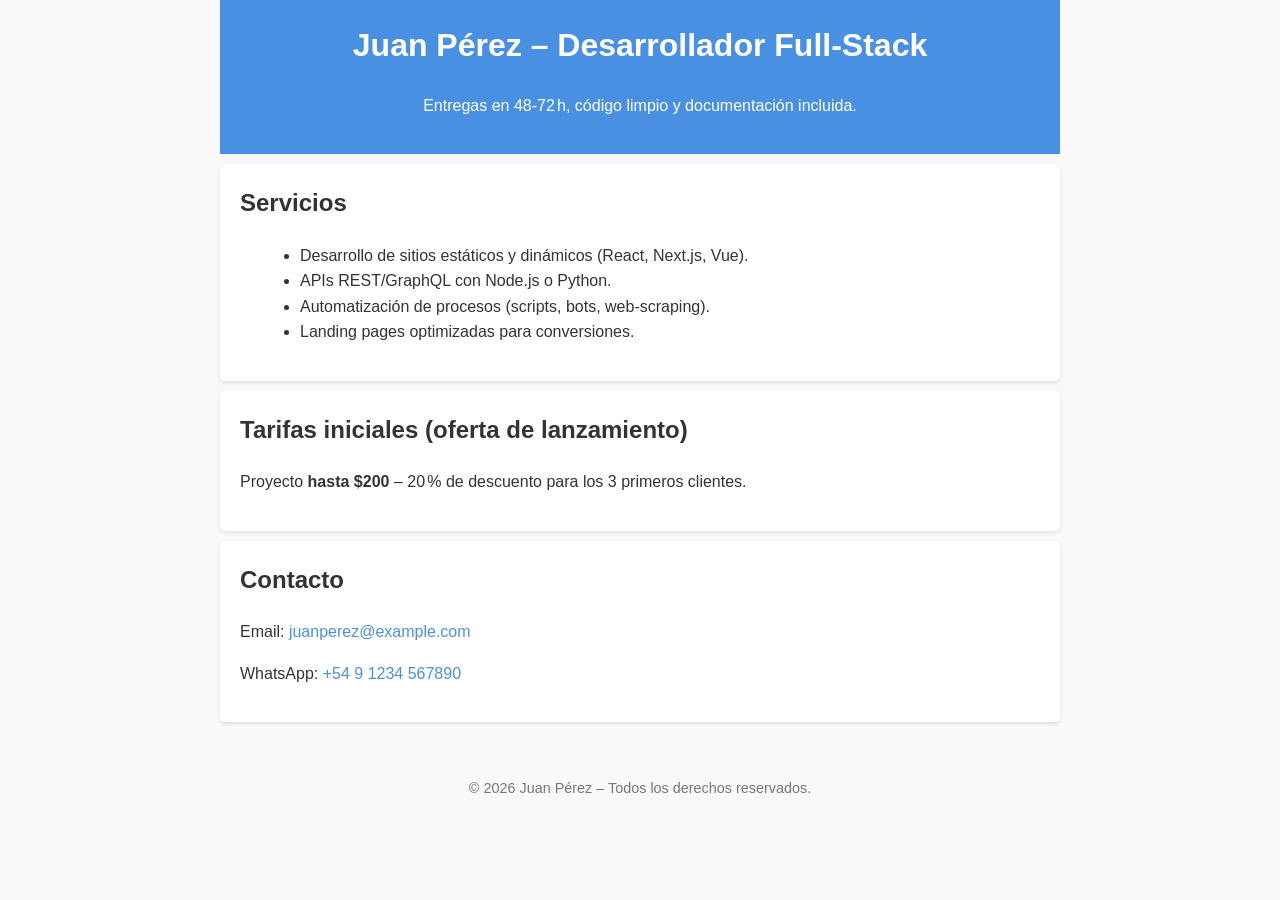
==== index.html @ 6e05b60a "Initial landing page" ====
<!DOCTYPE html>
<html lang="es">
<head>
    <meta charset="UTF-8">
    <meta name="viewport" content="width=device-width, initial-scale=1.0">
    <title>Desarrollador Freelance – Juan Pérez</title>
    <link rel="stylesheet" href="style.css">
    <meta name="description" content="Desarrollo web rápido y a medida. APIs, automatizaciones y landing pages. 30 h/semana disponibles.">
</head>
<body>
    <header>
        <h1>Juan Pérez – Desarrollador Full‑Stack</h1>
        <p>Entregas en 48‑72 h, código limpio y documentación incluida.</p>
    </header>
    <section id="services">
        <h2>Servicios</h2>
        <ul>
            <li>Desarrollo de sitios estáticos y dinámicos (React, Next.js, Vue).</li>
            <li>APIs REST/GraphQL con Node.js o Python.</li>
            <li>Automatización de procesos (scripts, bots, web‑scraping).</li>
            <li>Landing pages optimizadas para conversiones.</li>
        </ul>
    </section>
    <section id="pricing">
        <h2>Tarifas iniciales (oferta de lanzamiento)</h2>
        <p>Proyecto <strong>hasta $200</strong> – 20 % de descuento para los 3 primeros clientes.</p>
    </section>
    <section id="contact">
        <h2>Contacto</h2>
        <p>Email: <a href="mailto:juanperez@example.com">juanperez@example.com</a></p>
        <p>WhatsApp: <a href="https://wa.me/5491234567890" target="_blank">+54 9 1234 567890</a></p>
    </section>
    <footer>
        <p>&copy; 2026 Juan Pérez – Todos los derechos reservados.</p>
    </footer>
</body>
</html>
---- style.css ----
body {
    font-family: Arial, sans-serif;
    margin: 0;
    padding: 0;
    line-height: 1.6;
    background-color: #f9f9f9;
    color: #333;
}
header, section, footer {
    max-width: 800px;
    margin: auto;
    padding: 20px;
}
header {
    background-color: #4a90e2;
    color: white;
    text-align: center;
}
section {
    background: white;
    margin-top: 10px;
    border-radius: 5px;
    box-shadow: 0 2px 4px rgba(0,0,0,0.1);
}
h1, h2 {
    margin-top: 0;
}
ul {
    list-style-type: disc;
    margin-left: 20px;
}
a {
    color: #4a90e2;
    text-decoration: none;
}
a:hover {
    text-decoration: underline;
}
footer {
    text-align: center;
    font-size: 0.9em;
    color: #777;
    margin-top: 20px;
}
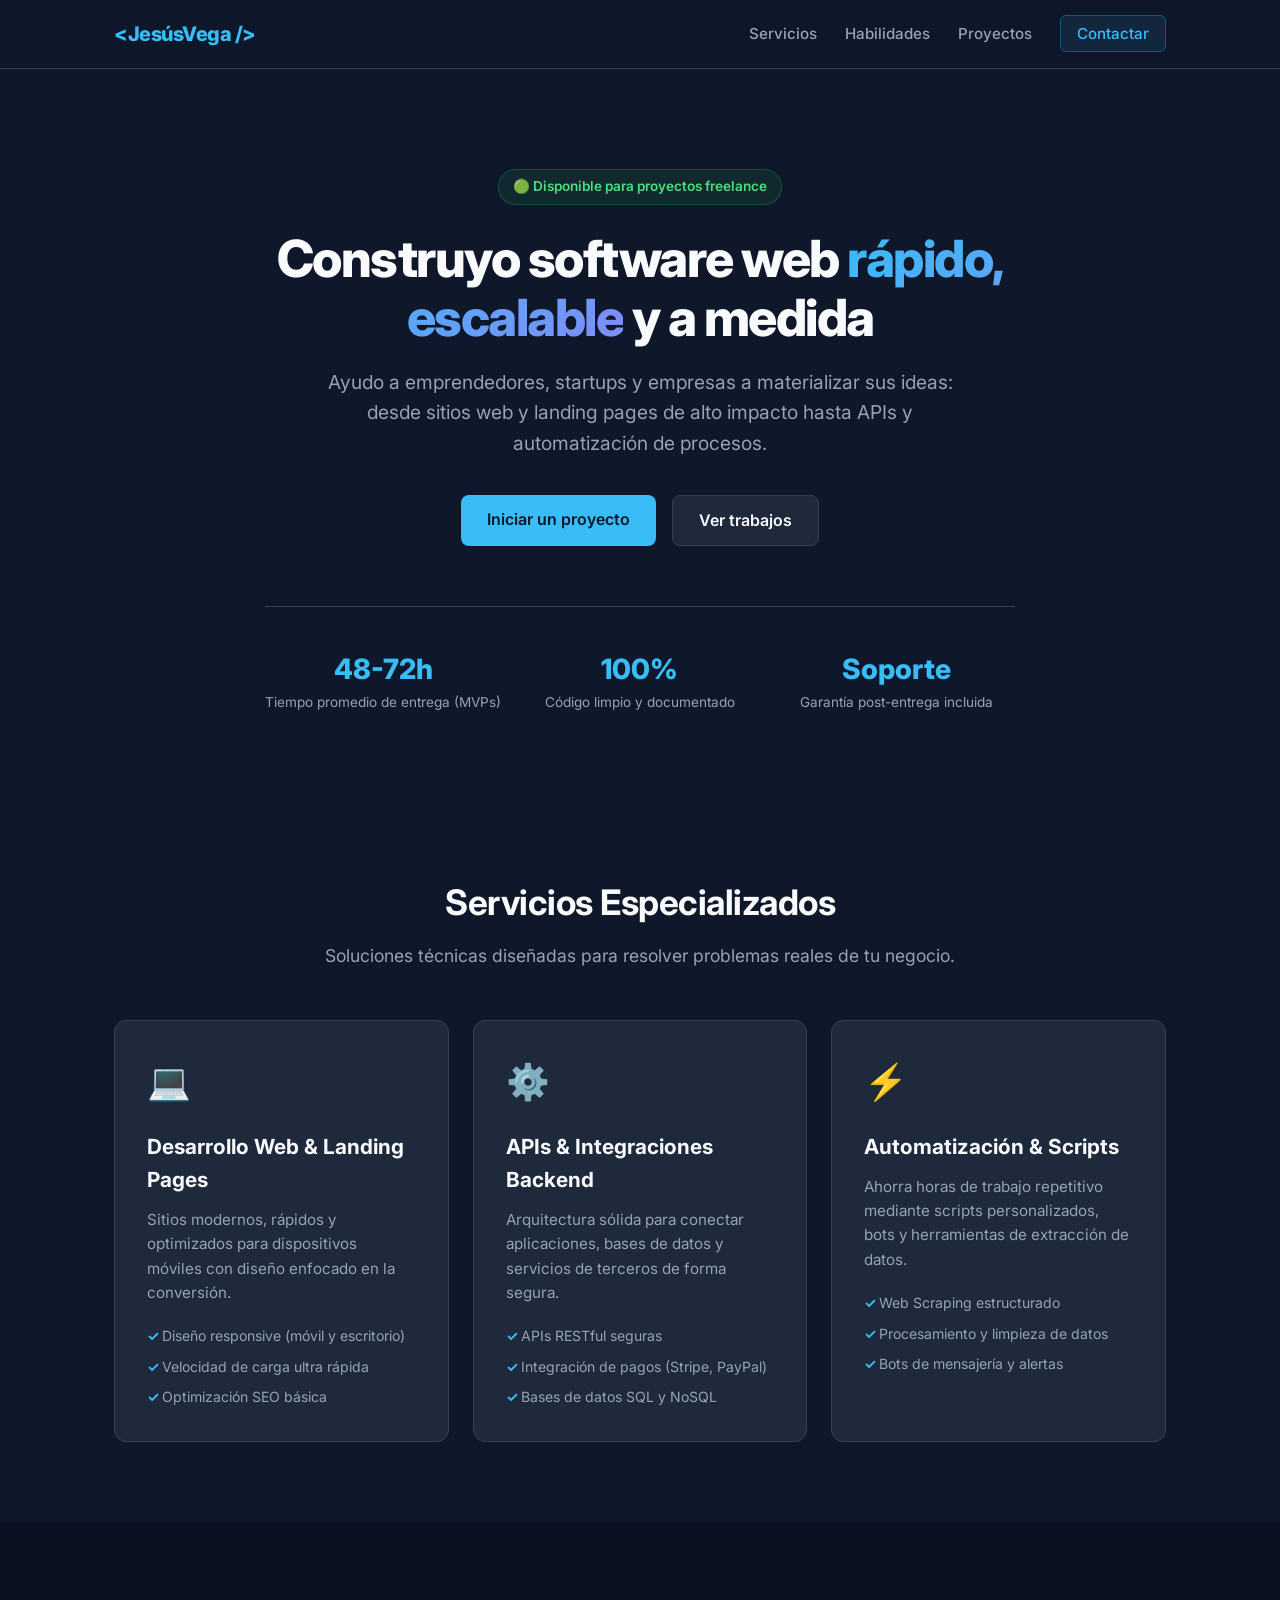
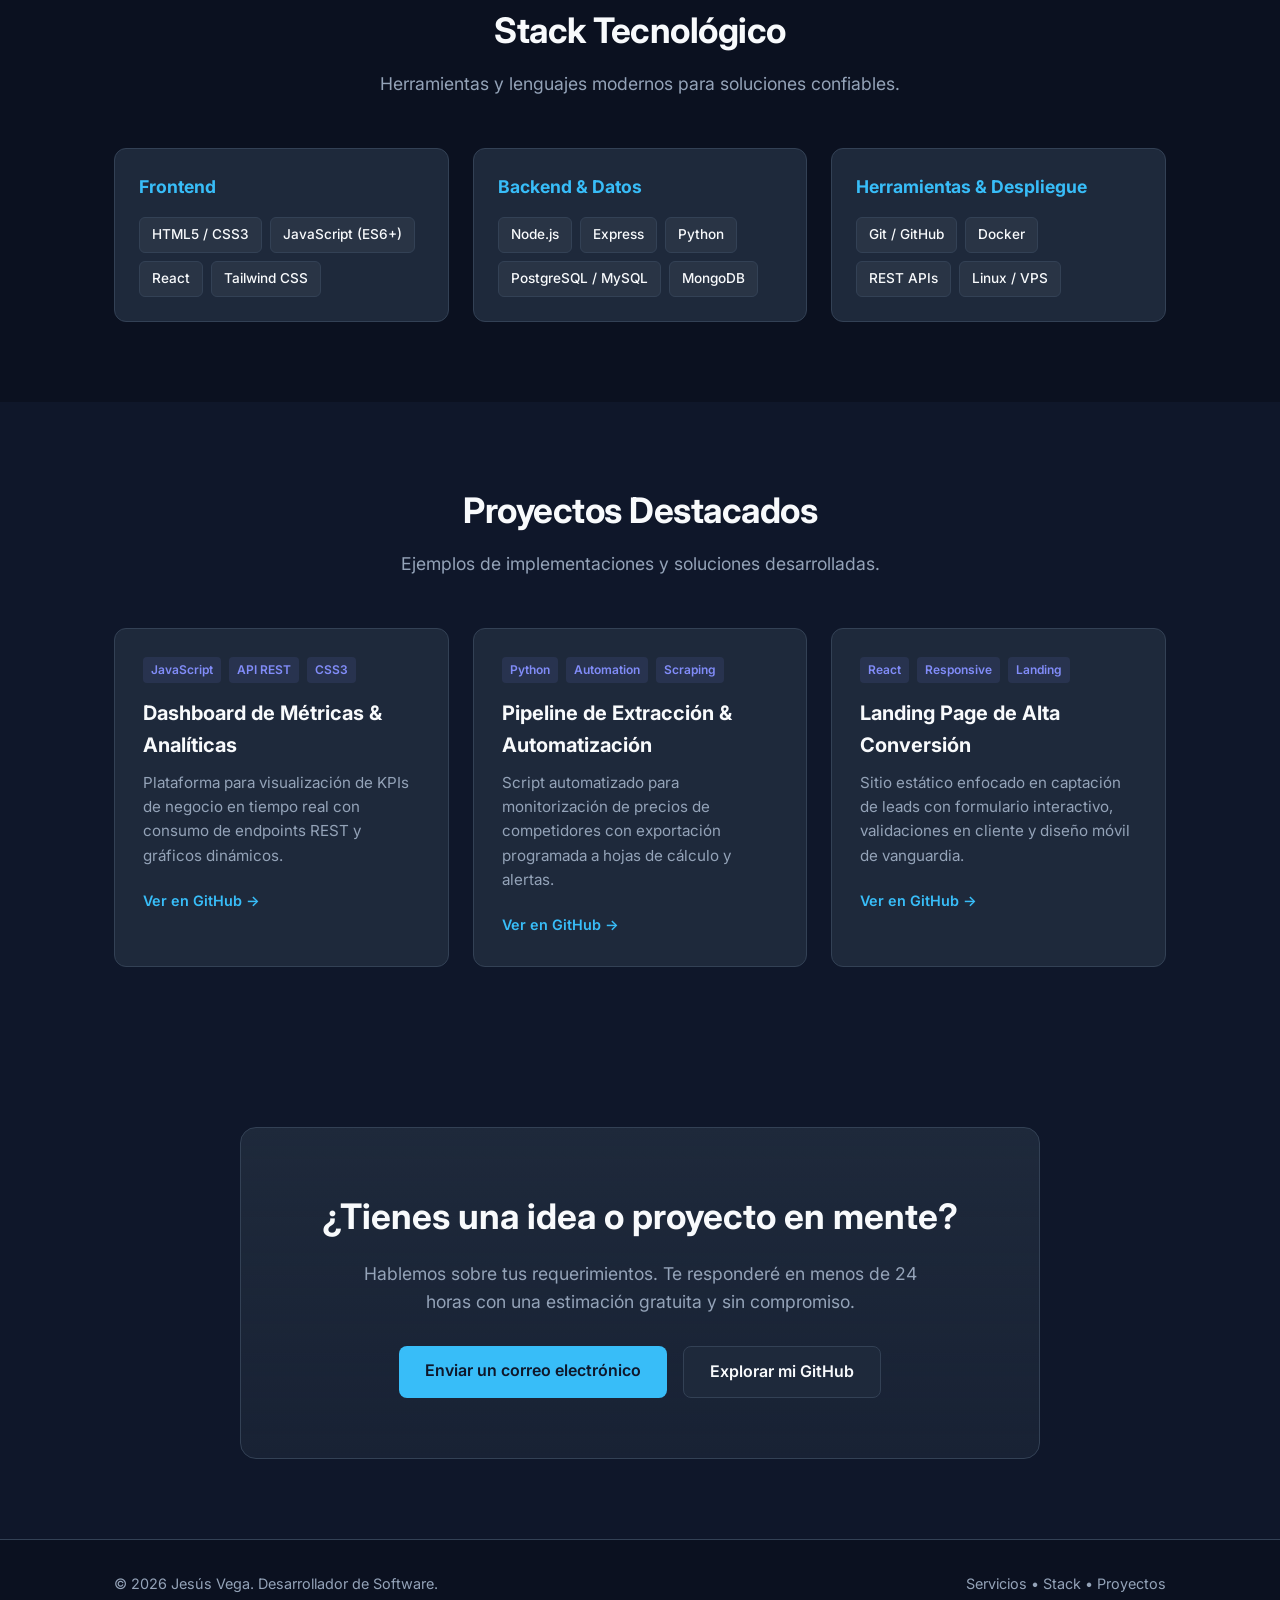
==== commit 364795ff: "Landing page profesional terminada" ====
--- a/index.html
+++ b/index.html
@@ -3,35 +3,223 @@
 <head>
     <meta charset="UTF-8">
     <meta name="viewport" content="width=device-width, initial-scale=1.0">
-    <title>Desarrollador Freelance – Juan Pérez</title>
+    <title>Jesús Vega | Desarrollador Full-Stack & Soluciones Web</title>
     <link rel="stylesheet" href="style.css">
-    <meta name="description" content="Desarrollo web rápido y a medida. APIs, automatizaciones y landing pages. 30 h/semana disponibles.">
+    <!-- Fuente moderna -->
+    <link rel="preconnect" href="https://fonts.googleapis.com">
+    <link rel="preconnect" href="https://fonts.gstatic.com" crossorigin>
+    <link href="https://fonts.googleapis.com/css2?family=Inter:wght@300;400;500;600;700;800&display=swap" rel="stylesheet">
 </head>
 <body>
-    <header>
-        <h1>Juan Pérez – Desarrollador Full‑Stack</h1>
-        <p>Entregas en 48‑72 h, código limpio y documentación incluida.</p>
+
+    <!-- Navegación -->
+    <header class="navbar">
+        <div class="container nav-content">
+            <a href="#" class="logo">&lt;JesúsVega /&gt;</a>
+            <nav>
+                <ul class="nav-links">
+                    <li><a href="#servicios">Servicios</a></li>
+                    <li><a href="#habilidades">Habilidades</a></li>
+                    <li><a href="#proyectos">Proyectos</a></li>
+                    <li><a href="#contacto" class="btn-nav">Contactar</a></li>
+                </ul>
+            </nav>
+        </div>
     </header>
-    <section id="services">
-        <h2>Servicios</h2>
-        <ul>
-            <li>Desarrollo de sitios estáticos y dinámicos (React, Next.js, Vue).</li>
-            <li>APIs REST/GraphQL con Node.js o Python.</li>
-            <li>Automatización de procesos (scripts, bots, web‑scraping).</li>
-            <li>Landing pages optimizadas para conversiones.</li>
-        </ul>
-    </section>
-    <section id="pricing">
-        <h2>Tarifas iniciales (oferta de lanzamiento)</h2>
-        <p>Proyecto <strong>hasta $200</strong> – 20 % de descuento para los 3 primeros clientes.</p>
-    </section>
-    <section id="contact">
-        <h2>Contacto</h2>
-        <p>Email: <a href="mailto:juanperez@example.com">juanperez@example.com</a></p>
-        <p>WhatsApp: <a href="https://wa.me/5491234567890" target="_blank">+54 9 1234 567890</a></p>
-    </section>
+
+    <main>
+        <!-- Hero Section -->
+        <section class="hero">
+            <div class="container">
+                <div class="hero-badge">🟢 Disponible para proyectos freelance</div>
+                <h1 class="hero-title">Construyo software web <span class="gradient-text">rápido, escalable</span> y a medida</h1>
+                <p class="hero-subtitle">
+                    Ayudo a emprendedores, startups y empresas a materializar sus ideas: desde sitios web y landing pages de alto impacto hasta APIs y automatización de procesos.
+                </p>
+                <div class="hero-actions">
+                    <a href="#contacto" class="btn btn-primary">Iniciar un proyecto</a>
+                    <a href="#proyectos" class="btn btn-secondary">Ver trabajos</a>
+                </div>
+                <div class="stats-grid">
+                    <div class="stat-item">
+                        <span class="stat-number">48-72h</span>
+                        <span class="stat-label">Tiempo promedio de entrega (MVPs)</span>
+                    </div>
+                    <div class="stat-item">
+                        <span class="stat-number">100%</span>
+                        <span class="stat-label">Código limpio y documentado</span>
+                    </div>
+                    <div class="stat-item">
+                        <span class="stat-number">Soporte</span>
+                        <span class="stat-label">Garantía post-entrega incluida</span>
+                    </div>
+                </div>
+            </div>
+        </section>
+
+        <!-- Servicios -->
+        <section id="servicios" class="services">
+            <div class="container">
+                <div class="section-header">
+                    <h2>Servicios Especializados</h2>
+                    <p>Soluciones técnicas diseñadas para resolver problemas reales de tu negocio.</p>
+                </div>
+                <div class="cards-grid">
+                    <div class="card">
+                        <div class="card-icon">💻</div>
+                        <h3>Desarrollo Web & Landing Pages</h3>
+                        <p>Sitios modernos, rápidos y optimizados para dispositivos móviles con diseño enfocado en la conversión.</p>
+                        <ul class="card-features">
+                            <li>Diseño responsive (móvil y escritorio)</li>
+                            <li>Velocidad de carga ultra rápida</li>
+                            <li>Optimización SEO básica</li>
+                        </ul>
+                    </div>
+
+                    <div class="card">
+                        <div class="card-icon">⚙️</div>
+                        <h3>APIs & Integraciones Backend</h3>
+                        <p>Arquitectura sólida para conectar aplicaciones, bases de datos y servicios de terceros de forma segura.</p>
+                        <ul class="card-features">
+                            <li>APIs RESTful seguras</li>
+                            <li>Integración de pagos (Stripe, PayPal)</li>
+                            <li>Bases de datos SQL y NoSQL</li>
+                        </ul>
+                    </div>
+
+                    <div class="card">
+                        <div class="card-icon">⚡</div>
+                        <h3>Automatización & Scripts</h3>
+                        <p>Ahorra horas de trabajo repetitivo mediante scripts personalizados, bots y herramientas de extracción de datos.</p>
+                        <ul class="card-features">
+                            <li>Web Scraping estructurado</li>
+                            <li>Procesamiento y limpieza de datos</li>
+                            <li>Bots de mensajería y alertas</li>
+                        </ul>
+                    </div>
+                </div>
+            </div>
+        </section>
+
+        <!-- Habilidades / Tech Stack -->
+        <section id="habilidades" class="skills">
+            <div class="container">
+                <div class="section-header">
+                    <h2>Stack Tecnológico</h2>
+                    <p>Herramientas y lenguajes modernos para soluciones confiables.</p>
+                </div>
+                <div class="skills-wrapper">
+                    <div class="skill-category">
+                        <h4>Frontend</h4>
+                        <div class="badges">
+                            <span class="badge">HTML5 / CSS3</span>
+                            <span class="badge">JavaScript (ES6+)</span>
+                            <span class="badge">React</span>
+                            <span class="badge">Tailwind CSS</span>
+                        </div>
+                    </div>
+                    <div class="skill-category">
+                        <h4>Backend & Datos</h4>
+                        <div class="badges">
+                            <span class="badge">Node.js</span>
+                            <span class="badge">Express</span>
+                            <span class="badge">Python</span>
+                            <span class="badge">PostgreSQL / MySQL</span>
+                            <span class="badge">MongoDB</span>
+                        </div>
+                    </div>
+                    <div class="skill-category">
+                        <h4>Herramientas & Despliegue</h4>
+                        <div class="badges">
+                            <span class="badge">Git / GitHub</span>
+                            <span class="badge">Docker</span>
+                            <span class="badge">REST APIs</span>
+                            <span class="badge">Linux / VPS</span>
+                        </div>
+                    </div>
+                </div>
+            </div>
+        </section>
+
+        <!-- Proyectos de Muestra / Portafolio -->
+        <section id="proyectos" class="projects">
+            <div class="container">
+                <div class="section-header">
+                    <h2>Proyectos Destacados</h2>
+                    <p>Ejemplos de implementaciones y soluciones desarrolladas.</p>
+                </div>
+                <div class="projects-grid">
+                    <!-- Proyecto 1 -->
+                    <div class="project-card">
+                        <div class="project-body">
+                            <div class="project-tags">
+                                <span>JavaScript</span>
+                                <span>API REST</span>
+                                <span>CSS3</span>
+                            </div>
+                            <h3>Dashboard de Métricas & Analíticas</h3>
+                            <p>Plataforma para visualización de KPIs de negocio en tiempo real con consumo de endpoints REST y gráficos dinámicos.</p>
+                            <a href="https://github.com/jesusvegavicente-web" target="_blank" class="project-link">Ver en GitHub &rarr;</a>
+                        </div>
+                    </div>
+
+                    <!-- Proyecto 2 -->
+                    <div class="project-card">
+                        <div class="project-body">
+                            <div class="project-tags">
+                                <span>Python</span>
+                                <span>Automation</span>
+                                <span>Scraping</span>
+                            </div>
+                            <h3>Pipeline de Extracción & Automatización</h3>
+                            <p>Script automatizado para monitorización de precios de competidores con exportación programada a hojas de cálculo y alertas.</p>
+                            <a href="https://github.com/jesusvegavicente-web" target="_blank" class="project-link">Ver en GitHub &rarr;</a>
+                        </div>
+                    </div>
+
+                    <!-- Proyecto 3 -->
+                    <div class="project-card">
+                        <div class="project-body">
+                            <div class="project-tags">
+                                <span>React</span>
+                                <span>Responsive</span>
+                                <span>Landing</span>
+                            </div>
+                            <h3>Landing Page de Alta Conversión</h3>
+                            <p>Sitio estático enfocado en captación de leads con formulario interactivo, validaciones en cliente y diseño móvil de vanguardia.</p>
+                            <a href="https://github.com/jesusvegavicente-web" target="_blank" class="project-link">Ver en GitHub &rarr;</a>
+                        </div>
+                    </div>
+                </div>
+            </div>
+        </section>
+
+        <!-- Contacto -->
+        <section id="contacto" class="contact">
+            <div class="container">
+                <div class="contact-box">
+                    <h2>¿Tienes una idea o proyecto en mente?</h2>
+                    <p>Hablemos sobre tus requerimientos. Te responderé en menos de 24 horas con una estimación gratuita y sin compromiso.</p>
+                    <div class="contact-buttons">
+                        <a href="mailto:tu-correo@example.com" class="btn btn-primary">Enviar un correo electrónico</a>
+                        <a href="https://github.com/jesusvegavicente-web" target="_blank" class="btn btn-secondary">Explorar mi GitHub</a>
+                    </div>
+                </div>
+            </div>
+        </section>
+    </main>
+
+    <!-- Footer -->
     <footer>
-        <p>&copy; 2026 Juan Pérez – Todos los derechos reservados.</p>
+        <div class="container footer-content">
+            <p>&copy; 2026 Jesús Vega. Desarrollador de Software.</p>
+            <p class="footer-links">
+                <a href="#servicios">Servicios</a> &bull; 
+                <a href="#habilidades">Stack</a> &bull; 
+                <a href="#proyectos">Proyectos</a>
+            </p>
+        </div>
     </footer>
+
 </body>
 </html>
--- a/style.css
+++ b/style.css
@@ -1,44 +1,455 @@
-body {
-    font-family: Arial, sans-serif;
+/* Reset y Variables Globales */
+:root {
+    --bg-dark: #0f172a;
+    --bg-card: #1e293b;
+    --bg-card-hover: #334155;
+    --text-primary: #f8fafc;
+    --text-secondary: #94a3b8;
+    --primary: #38bdf8;
+    --primary-hover: #0284c7;
+    --accent: #818cf8;
+    --border-color: #334155;
+    --font-sans: 'Inter', -apple-system, BlinkMacSystemFont, "Segoe UI", Roboto, sans-serif;
+}
+
+* {
     margin: 0;
     padding: 0;
+    box-sizing: border-box;
+}
+
+html {
+    scroll-behavior: smooth;
+    font-family: var(--font-sans);
+}
+
+body {
+    background-color: var(--bg-dark);
+    color: var(--text-primary);
     line-height: 1.6;
-    background-color: #f9f9f9;
-    color: #333;
-}
-header, section, footer {
+    overflow-x: hidden;
+}
+
+.container {
+    max-width: 1100px;
+    margin: 0 auto;
+    padding: 0 24px;
+}
+
+/* Navbar */
+.navbar {
+    position: sticky;
+    top: 0;
+    background: rgba(15, 23, 42, 0.85);
+    backdrop-filter: blur(12px);
+    border-bottom: 1px solid var(--border-color);
+    z-index: 100;
+    padding: 18px 0;
+}
+
+.nav-content {
+    display: flex;
+    justify-content: space-between;
+    align-items: center;
+}
+
+.logo {
+    font-weight: 800;
+    font-size: 1.25rem;
+    color: var(--primary);
+    text-decoration: none;
+    letter-spacing: -0.5px;
+}
+
+.nav-links {
+    list-style: none;
+    display: flex;
+    align-items: center;
+    gap: 28px;
+}
+
+.nav-links a {
+    color: var(--text-secondary);
+    text-decoration: none;
+    font-size: 0.95rem;
+    font-weight: 500;
+    transition: color 0.2s ease;
+}
+
+.nav-links a:hover {
+    color: var(--text-primary);
+}
+
+.btn-nav {
+    padding: 8px 16px;
+    background: rgba(56, 189, 248, 0.1);
+    color: var(--primary) !important;
+    border: 1px solid rgba(56, 189, 248, 0.3);
+    border-radius: 6px;
+    transition: all 0.2s ease !important;
+}
+
+.btn-nav:hover {
+    background: var(--primary) !important;
+    color: var(--bg-dark) !important;
+}
+
+/* Hero Section */
+.hero {
+    padding: 100px 0 80px;
+    text-align: center;
+}
+
+.hero-badge {
+    display: inline-block;
+    padding: 6px 14px;
+    background: rgba(34, 197, 94, 0.1);
+    color: #4ade80;
+    border: 1px solid rgba(34, 197, 94, 0.25);
+    border-radius: 20px;
+    font-size: 0.85rem;
+    font-weight: 600;
+    margin-bottom: 24px;
+}
+
+.hero-title {
+    font-size: 3.2rem;
+    font-weight: 800;
+    line-height: 1.15;
+    letter-spacing: -1.5px;
+    margin-bottom: 20px;
+    max-width: 850px;
+    margin-left: auto;
+    margin-right: auto;
+}
+
+.gradient-text {
+    background: linear-gradient(135deg, var(--primary), var(--accent));
+    -webkit-background-clip: text;
+    -webkit-text-fill-color: transparent;
+}
+
+.hero-subtitle {
+    font-size: 1.2rem;
+    color: var(--text-secondary);
+    max-width: 680px;
+    margin: 0 auto 36px;
+}
+
+.hero-actions {
+    display: flex;
+    justify-content: center;
+    gap: 16px;
+    margin-bottom: 60px;
+}
+
+/* Botones */
+.btn {
+    display: inline-block;
+    padding: 12px 26px;
+    border-radius: 8px;
+    font-weight: 600;
+    font-size: 1rem;
+    text-decoration: none;
+    transition: all 0.2s ease;
+    cursor: pointer;
+}
+
+.btn-primary {
+    background: var(--primary);
+    color: var(--bg-dark);
+}
+
+.btn-primary:hover {
+    background: var(--primary-hover);
+    transform: translateY(-2px);
+    box-shadow: 0 10px 20px -5px rgba(56, 189, 248, 0.3);
+}
+
+.btn-secondary {
+    background: var(--bg-card);
+    color: var(--text-primary);
+    border: 1px solid var(--border-color);
+}
+
+.btn-secondary:hover {
+    background: var(--bg-card-hover);
+    transform: translateY(-2px);
+}
+
+/* Stats */
+.stats-grid {
+    display: grid;
+    grid-template-columns: repeat(3, 1fr);
+    gap: 20px;
+    max-width: 750px;
+    margin: 0 auto;
+    padding-top: 40px;
+    border-top: 1px solid var(--border-color);
+}
+
+.stat-item {
+    display: flex;
+    flex-direction: column;
+}
+
+.stat-number {
+    font-size: 1.75rem;
+    font-weight: 800;
+    color: var(--primary);
+}
+
+.stat-label {
+    font-size: 0.85rem;
+    color: var(--text-secondary);
+}
+
+/* Secciones Generales */
+section {
+    padding: 80px 0;
+}
+
+.section-header {
+    text-align: center;
+    margin-bottom: 50px;
+}
+
+.section-header h2 {
+    font-size: 2.2rem;
+    font-weight: 700;
+    letter-spacing: -0.5px;
+    margin-bottom: 12px;
+}
+
+.section-header p {
+    color: var(--text-secondary);
+    font-size: 1.1rem;
+}
+
+/* Cards Servicios */
+.cards-grid {
+    display: grid;
+    grid-template-columns: repeat(auto-fit, minmax(300px, 1fr));
+    gap: 24px;
+}
+
+.card {
+    background: var(--bg-card);
+    border: 1px solid var(--border-color);
+    padding: 32px;
+    border-radius: 12px;
+    transition: transform 0.2s ease, border-color 0.2s ease;
+}
+
+.card:hover {
+    transform: translateY(-4px);
+    border-color: var(--primary);
+}
+
+.card-icon {
+    font-size: 2.2rem;
+    margin-bottom: 20px;
+}
+
+.card h3 {
+    font-size: 1.3rem;
+    margin-bottom: 12px;
+}
+
+.card p {
+    color: var(--text-secondary);
+    font-size: 0.95rem;
+    margin-bottom: 20px;
+}
+
+.card-features {
+    list-style: none;
+    font-size: 0.88rem;
+    color: var(--text-secondary);
+    display: flex;
+    flex-direction: column;
+    gap: 8px;
+}
+
+.card-features li::before {
+    content: "✓ ";
+    color: var(--primary);
+    font-weight: bold;
+}
+
+/* Stack Tecnológico */
+.skills {
+    background: #0b1120;
+}
+
+.skills-wrapper {
+    display: grid;
+    grid-template-columns: repeat(auto-fit, minmax(280px, 1fr));
+    gap: 24px;
+}
+
+.skill-category {
+    background: var(--bg-card);
+    border: 1px solid var(--border-color);
+    border-radius: 12px;
+    padding: 24px;
+}
+
+.skill-category h4 {
+    font-size: 1.1rem;
+    margin-bottom: 16px;
+    color: var(--primary);
+}
+
+.badges {
+    display: flex;
+    flex-wrap: wrap;
+    gap: 8px;
+}
+
+.badge {
+    background: rgba(255, 255, 255, 0.05);
+    border: 1px solid var(--border-color);
+    color: var(--text-primary);
+    padding: 6px 12px;
+    border-radius: 6px;
+    font-size: 0.85rem;
+    font-weight: 500;
+}
+
+/* Proyectos */
+.projects-grid {
+    display: grid;
+    grid-template-columns: repeat(auto-fit, minmax(300px, 1fr));
+    gap: 24px;
+}
+
+.project-card {
+    background: var(--bg-card);
+    border: 1px solid var(--border-color);
+    border-radius: 12px;
+    overflow: hidden;
+    transition: transform 0.2s ease, border-color 0.2s ease;
+}
+
+.project-card:hover {
+    transform: translateY(-4px);
+    border-color: var(--accent);
+}
+
+.project-body {
+    padding: 28px;
+}
+
+.project-tags {
+    display: flex;
+    gap: 8px;
+    margin-bottom: 14px;
+}
+
+.project-tags span {
+    font-size: 0.75rem;
+    font-weight: 600;
+    color: var(--accent);
+    background: rgba(129, 140, 248, 0.1);
+    padding: 3px 8px;
+    border-radius: 4px;
+}
+
+.project-body h3 {
+    font-size: 1.25rem;
+    margin-bottom: 10px;
+}
+
+.project-body p {
+    color: var(--text-secondary);
+    font-size: 0.95rem;
+    margin-bottom: 20px;
+}
+
+.project-link {
+    color: var(--primary);
+    text-decoration: none;
+    font-size: 0.9rem;
+    font-weight: 600;
+}
+
+.project-link:hover {
+    text-decoration: underline;
+}
+
+/* Contacto */
+.contact-box {
+    background: linear-gradient(180deg, var(--bg-card) 0%, rgba(30, 41, 59, 0.6) 100%);
+    border: 1px solid var(--border-color);
+    border-radius: 16px;
+    padding: 60px 40px;
+    text-align: center;
     max-width: 800px;
-    margin: auto;
-    padding: 20px;
-}
-header {
-    background-color: #4a90e2;
-    color: white;
-    text-align: center;
-}
-section {
-    background: white;
-    margin-top: 10px;
-    border-radius: 5px;
-    box-shadow: 0 2px 4px rgba(0,0,0,0.1);
-}
-h1, h2 {
-    margin-top: 0;
-}
-ul {
-    list-style-type: disc;
-    margin-left: 20px;
-}
-a {
-    color: #4a90e2;
+    margin: 0 auto;
+}
+
+.contact-box h2 {
+    font-size: 2.2rem;
+    margin-bottom: 16px;
+}
+
+.contact-box p {
+    color: var(--text-secondary);
+    font-size: 1.1rem;
+    max-width: 580px;
+    margin: 0 auto 30px;
+}
+
+.contact-buttons {
+    display: flex;
+    justify-content: center;
+    gap: 16px;
+    flex-wrap: wrap;
+}
+
+/* Footer */
+footer {
+    border-top: 1px solid var(--border-color);
+    padding: 32px 0;
+    background: #0b1120;
+    font-size: 0.9rem;
+    color: var(--text-secondary);
+}
+
+.footer-content {
+    display: flex;
+    justify-content: space-between;
+    align-items: center;
+    flex-wrap: wrap;
+    gap: 16px;
+}
+
+.footer-links a {
+    color: var(--text-secondary);
     text-decoration: none;
 }
-a:hover {
-    text-decoration: underline;
-}
-footer {
-    text-align: center;
-    font-size: 0.9em;
-    color: #777;
-    margin-top: 20px;
-}
+
+.footer-links a:hover {
+    color: var(--text-primary);
+}
+
+/* Responsive */
+@media (max-width: 768px) {
+    .hero-title {
+        font-size: 2.2rem;
+    }
+    .stats-grid {
+        grid-template-columns: 1fr;
+        gap: 16px;
+    }
+    .nav-links {
+        display: none;
+    }
+    .hero-actions {
+        flex-direction: column;
+    }
+    .contact-box {
+        padding: 40px 20px;
+    }
+}
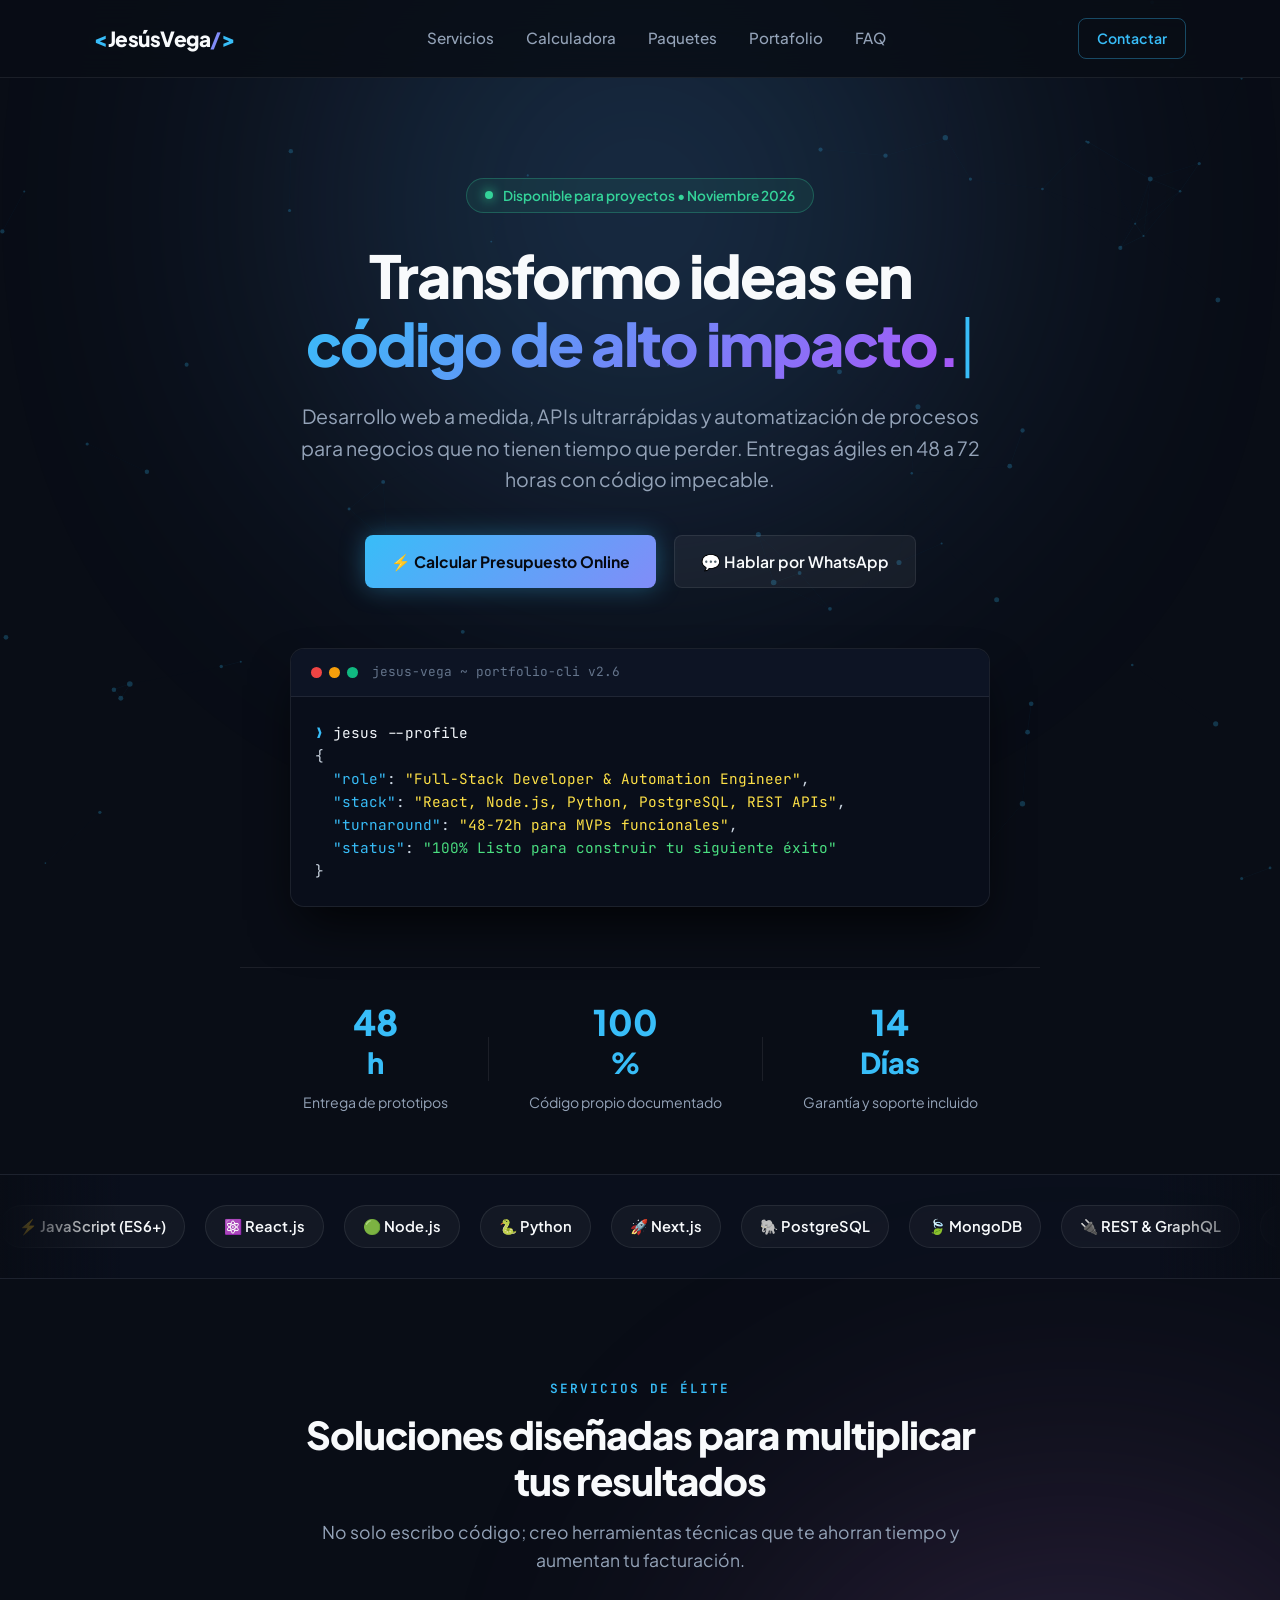
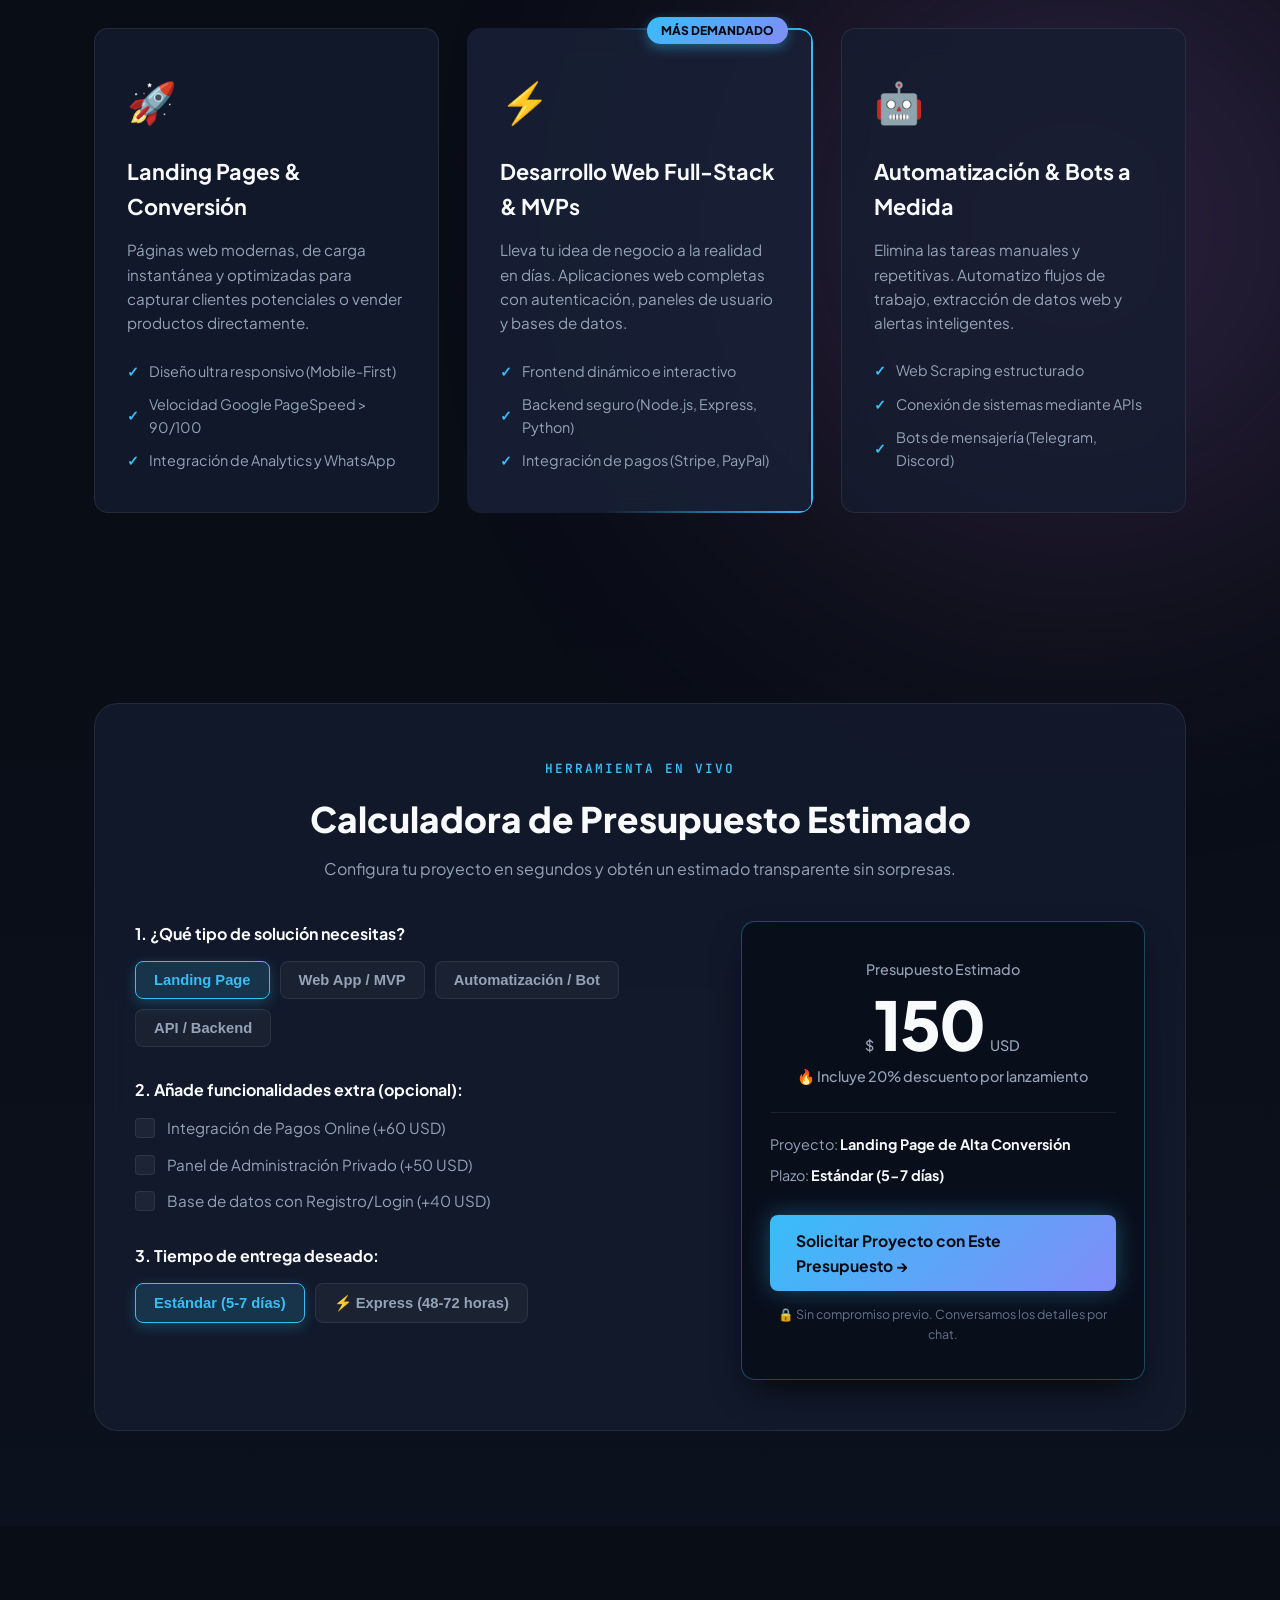
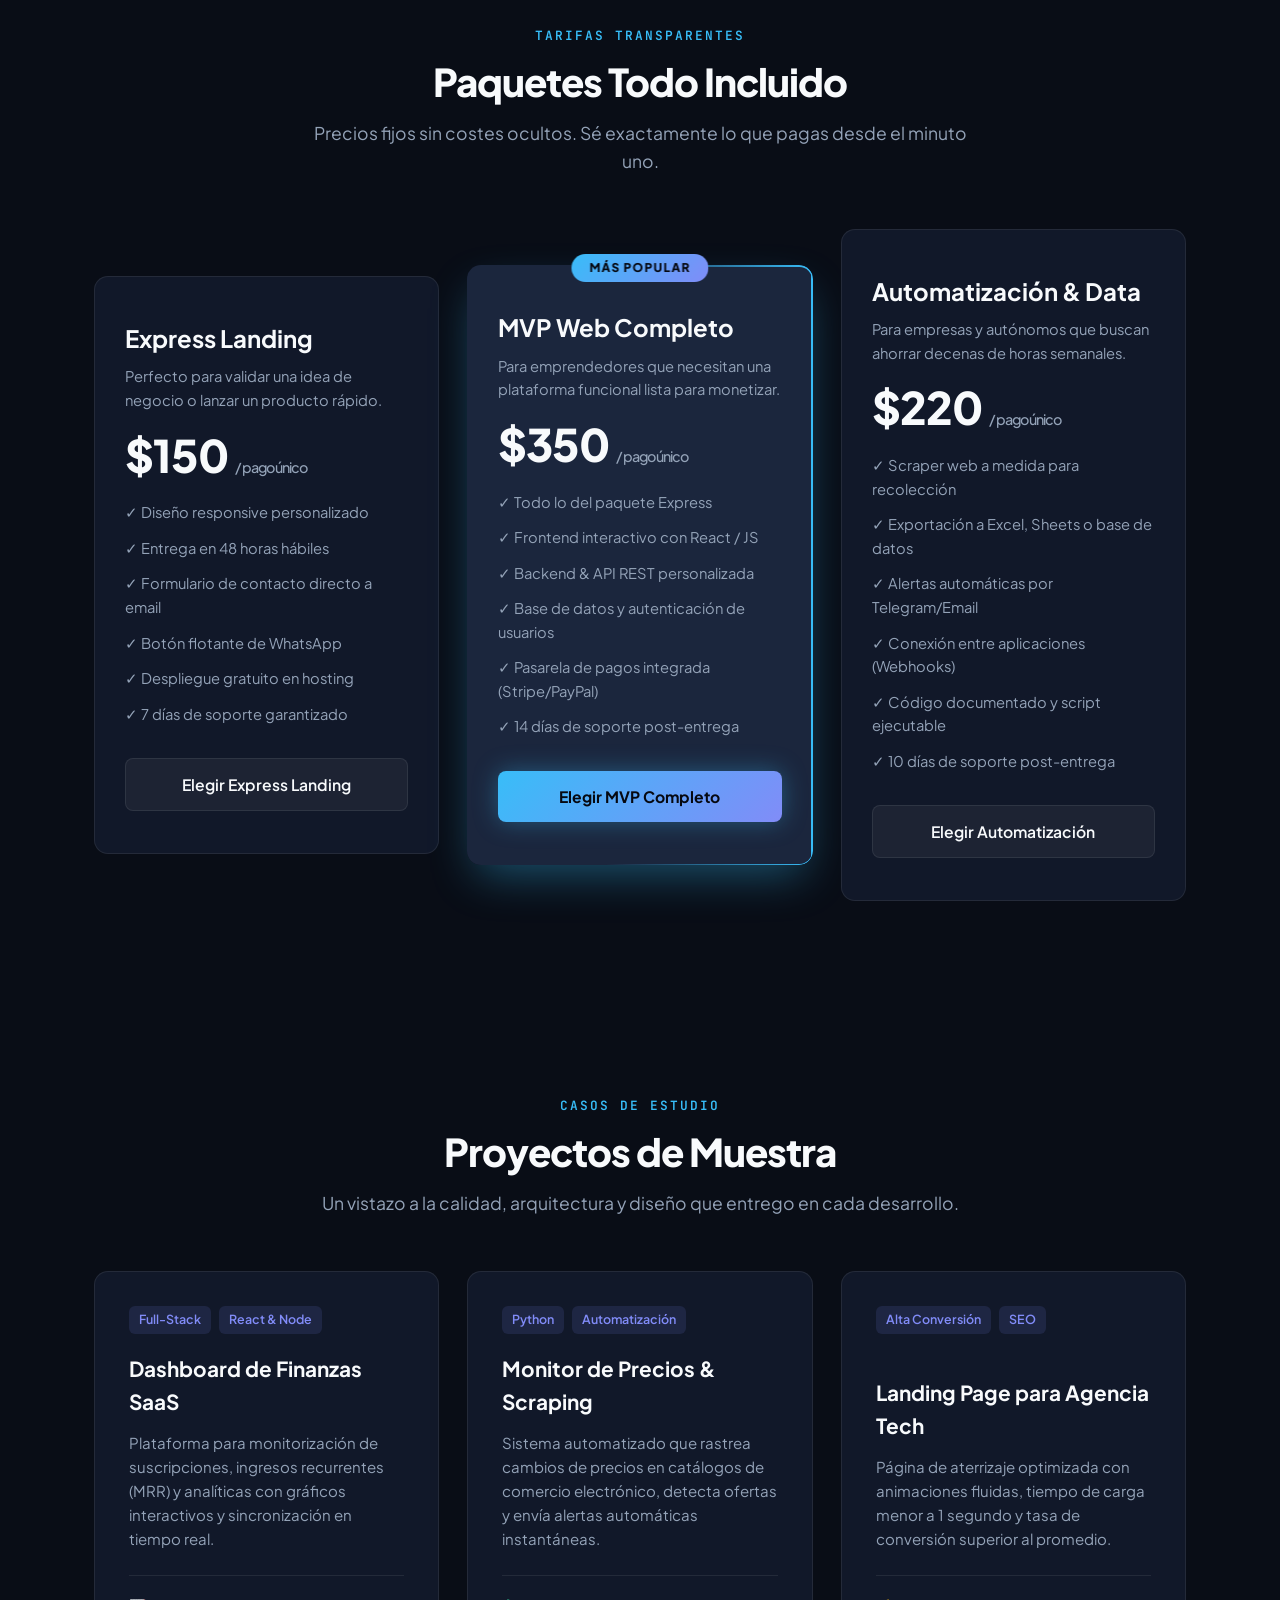
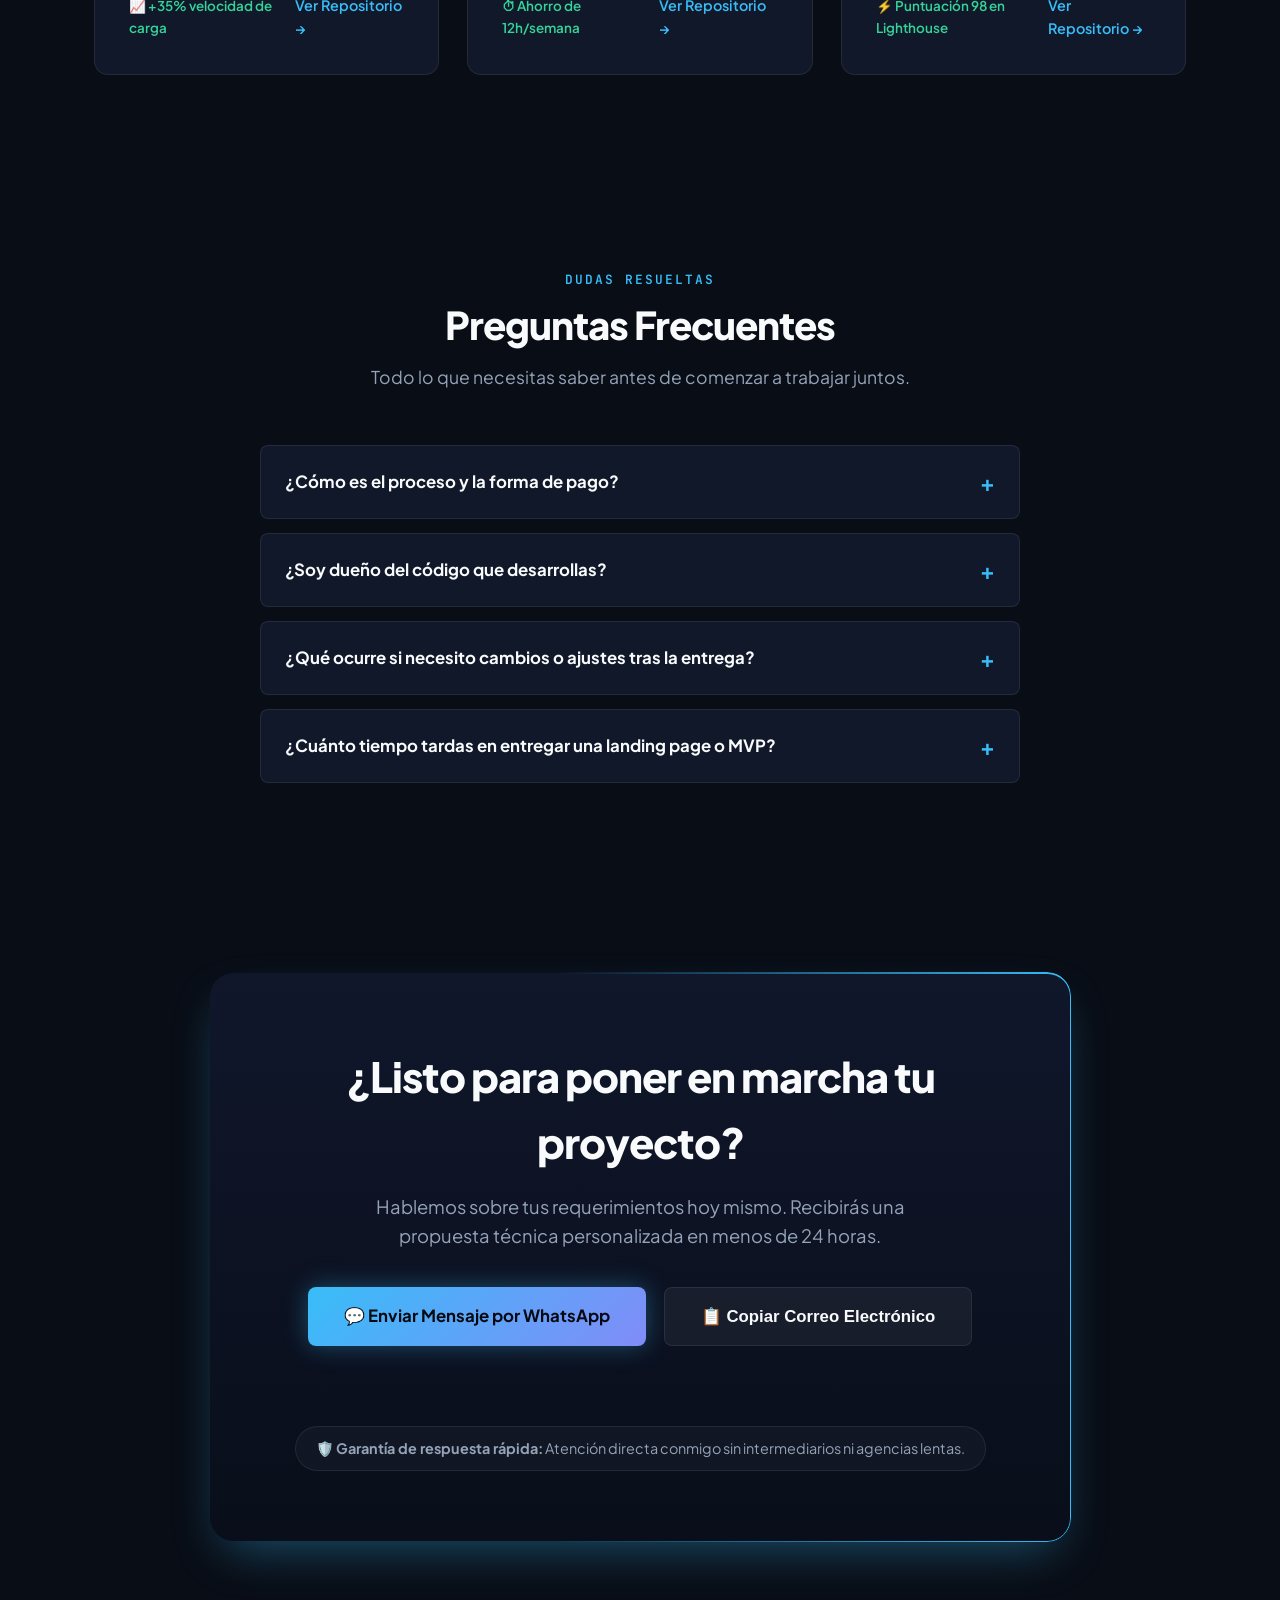
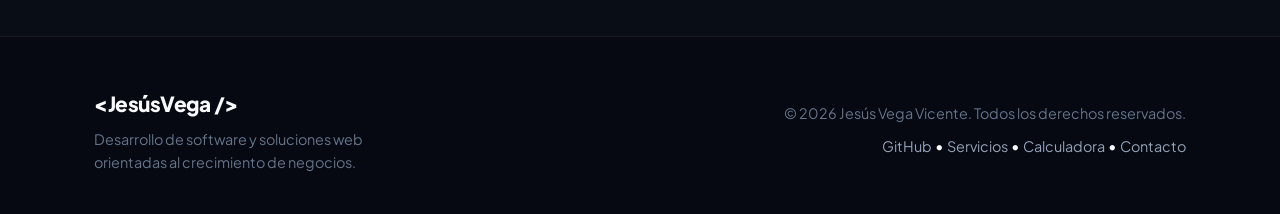
==== commit 0c468903: "Animaciones de élite v3" ====
--- a/index.html
+++ b/index.html
@@ -3,223 +3,761 @@
 <head>
     <meta charset="UTF-8">
     <meta name="viewport" content="width=device-width, initial-scale=1.0">
-    <title>Jesús Vega | Desarrollador Full-Stack & Soluciones Web</title>
-    <link rel="stylesheet" href="style.css">
-    <!-- Fuente moderna -->
+    <title>Jesús Vega | Full-Stack Developer & Software Solutions</title>
+    <meta name="description" content="Desarrollador Full-Stack freelance. Creación de sitios web de alto rendimiento, APIs escalables y automatización de procesos. Entregas en 48-72h.">
+    <!-- Google Fonts -->
     <link rel="preconnect" href="https://fonts.googleapis.com">
     <link rel="preconnect" href="https://fonts.gstatic.com" crossorigin>
-    <link href="https://fonts.googleapis.com/css2?family=Inter:wght@300;400;500;600;700;800&display=swap" rel="stylesheet">
+    <link href="https://fonts.googleapis.com/css2?family=Plus+Jakarta+Sans:wght@300;400;500;600;700;800&family=JetBrains+Mono:wght@400;600&display=swap" rel="stylesheet">
+    <link rel="stylesheet" href="style.css">
 </head>
 <body>
 
+    <!-- Canvas Interactivo de Fondo (Constelación viva de partículas) -->
+    <canvas id="bg-canvas"></canvas>
+
+    <!-- Luces ambientales animadas -->
+    <div class="bg-glow bg-glow-1"></div>
+    <div class="bg-glow bg-glow-2"></div>
+
     <!-- Navegación -->
     <header class="navbar">
-        <div class="container nav-content">
-            <a href="#" class="logo">&lt;JesúsVega /&gt;</a>
-            <nav>
-                <ul class="nav-links">
-                    <li><a href="#servicios">Servicios</a></li>
-                    <li><a href="#habilidades">Habilidades</a></li>
-                    <li><a href="#proyectos">Proyectos</a></li>
-                    <li><a href="#contacto" class="btn-nav">Contactar</a></li>
-                </ul>
+        <div class="container nav-container">
+            <a href="#" class="logo">
+                <span class="logo-bracket">&lt;</span>JesúsVega<span class="logo-slash">/</span><span class="logo-bracket">&gt;</span>
+            </a>
+            <nav class="nav-menu">
+                <a href="#servicios">Servicios</a>
+                <a href="#calculadora">Calculadora</a>
+                <a href="#paquetes">Paquetes</a>
+                <a href="#proyectos">Portafolio</a>
+                <a href="#faq">FAQ</a>
             </nav>
+            <div class="nav-cta">
+                <a href="#contacto" class="btn btn-outline btn-sm">Contactar</a>
+            </div>
         </div>
     </header>
 
     <main>
-        <!-- Hero Section -->
+        <!-- HERO SECTION -->
         <section class="hero">
             <div class="container">
-                <div class="hero-badge">🟢 Disponible para proyectos freelance</div>
-                <h1 class="hero-title">Construyo software web <span class="gradient-text">rápido, escalable</span> y a medida</h1>
-                <p class="hero-subtitle">
-                    Ayudo a emprendedores, startups y empresas a materializar sus ideas: desde sitios web y landing pages de alto impacto hasta APIs y automatización de procesos.
+                <div class="status-pill float-animation">
+                    <span class="pulse-dot"></span>
+                    <span>Disponible para proyectos &bull; Noviembre 2026</span>
+                </div>
+                
+                <h1 class="hero-heading">
+                    Transformo ideas en <br>
+                    <span class="gradient-text typewriter" id="typewriterText"></span><span class="cursor">|</span>
+                </h1>
+                
+                <p class="hero-description">
+                    Desarrollo web a medida, APIs ultrarrápidas y automatización de procesos para negocios que no tienen tiempo que perder. Entregas ágiles en 48 a 72 horas con código impecable.
                 </p>
-                <div class="hero-actions">
-                    <a href="#contacto" class="btn btn-primary">Iniciar un proyecto</a>
-                    <a href="#proyectos" class="btn btn-secondary">Ver trabajos</a>
-                </div>
-                <div class="stats-grid">
-                    <div class="stat-item">
-                        <span class="stat-number">48-72h</span>
-                        <span class="stat-label">Tiempo promedio de entrega (MVPs)</span>
-                    </div>
-                    <div class="stat-item">
-                        <span class="stat-number">100%</span>
-                        <span class="stat-label">Código limpio y documentado</span>
-                    </div>
-                    <div class="stat-item">
-                        <span class="stat-number">Soporte</span>
-                        <span class="stat-label">Garantía post-entrega incluida</span>
+
+                <div class="hero-buttons">
+                    <a href="#calculadora" class="btn btn-primary btn-glow pulse-btn">
+                        ⚡ Calcular Presupuesto Online
+                    </a>
+                    <a href="https://wa.me/34600000000?text=Hola%20Jesús,%20vi%20tu%20web%20y%20quiero%20cotizar%20un%20proyecto" target="_blank" class="btn btn-secondary">
+                        💬 Hablar por WhatsApp
+                    </a>
+                </div>
+
+                <!-- Showcase de Terminal Interactiva Viva -->
+                <div class="terminal-card tilt-card" id="terminalTilt">
+                    <div class="terminal-header">
+                        <div class="terminal-dots">
+                            <span class="dot dot-red"></span>
+                            <span class="dot dot-yellow"></span>
+                            <span class="dot dot-green"></span>
+                        </div>
+                        <div class="terminal-title">jesus-vega ~ portfolio-cli v2.6</div>
+                    </div>
+                    <div class="terminal-body" id="termBody">
+                        <p class="term-line"><span class="term-prompt">❯</span> <span class="term-cmd">jesus --profile</span></p>
+                        <p class="term-output">{</p>
+                        <p class="term-output">&nbsp;&nbsp;<span class="t-key">"role"</span>: <span class="t-val">"Full-Stack Developer & Automation Engineer"</span>,</p>
+                        <p class="term-output">&nbsp;&nbsp;<span class="t-key">"stack"</span>: <span class="t-val">"React, Node.js, Python, PostgreSQL, REST APIs"</span>,</p>
+                        <p class="term-output">&nbsp;&nbsp;<span class="t-key">"turnaround"</span>: <span class="t-val">"48-72h para MVPs funcionales"</span>,</p>
+                        <p class="term-output">&nbsp;&nbsp;<span class="t-key">"status"</span>: <span class="t-val-green">"100% Listo para construir tu siguiente éxito"</span></p>
+                        <p class="term-output">}</p>
+                    </div>
+                </div>
+
+                <!-- Métricas animadas -->
+                <div class="metrics-bar">
+                    <div class="metric-item">
+                        <h3 class="counter" data-target="48">0</h3><span class="metric-suffix">h</span>
+                        <p>Entrega de prototipos</p>
+                    </div>
+                    <div class="metric-divider"></div>
+                    <div class="metric-item">
+                        <h3 class="counter" data-target="100">0</h3><span class="metric-suffix">%</span>
+                        <p>Código propio documentado</p>
+                    </div>
+                    <div class="metric-divider"></div>
+                    <div class="metric-item">
+                        <h3 class="counter" data-target="14">0</h3><span class="metric-suffix"> Días</span>
+                        <p>Garantía y soporte incluido</p>
                     </div>
                 </div>
             </div>
         </section>
 
-        <!-- Servicios -->
-        <section id="servicios" class="services">
+        <!-- MARQUEE INFINITO DE TECNOLOGÍAS (MOVIMIENTO CONTINUO) -->
+        <div class="marquee-section">
+            <div class="marquee-track">
+                <div class="marquee-content">
+                    <span class="tech-tag">⚡ JavaScript (ES6+)</span>
+                    <span class="tech-tag">⚛️ React.js</span>
+                    <span class="tech-tag">🟢 Node.js</span>
+                    <span class="tech-tag">🐍 Python</span>
+                    <span class="tech-tag">🚀 Next.js</span>
+                    <span class="tech-tag">🐘 PostgreSQL</span>
+                    <span class="tech-tag">🍃 MongoDB</span>
+                    <span class="tech-tag">🔌 REST & GraphQL</span>
+                    <span class="tech-tag">🐳 Docker</span>
+                    <span class="tech-tag">🎨 Tailwind CSS</span>
+                    <span class="tech-tag">🤖 Web Scraping</span>
+                </div>
+                <!-- Duplicado para efecto loop infinito sin salto -->
+                <div class="marquee-content" aria-hidden="true">
+                    <span class="tech-tag">⚡ JavaScript (ES6+)</span>
+                    <span class="tech-tag">⚛️ React.js</span>
+                    <span class="tech-tag">🟢 Node.js</span>
+                    <span class="tech-tag">🐍 Python</span>
+                    <span class="tech-tag">🚀 Next.js</span>
+                    <span class="tech-tag">🐘 PostgreSQL</span>
+                    <span class="tech-tag">🍃 MongoDB</span>
+                    <span class="tech-tag">🔌 REST & GraphQL</span>
+                    <span class="tech-tag">🐳 Docker</span>
+                    <span class="tech-tag">🎨 Tailwind CSS</span>
+                    <span class="tech-tag">🤖 Web Scraping</span>
+                </div>
+            </div>
+        </div>
+
+        <!-- SERVICIOS -->
+        <section id="servicios" class="section">
             <div class="container">
-                <div class="section-header">
-                    <h2>Servicios Especializados</h2>
-                    <p>Soluciones técnicas diseñadas para resolver problemas reales de tu negocio.</p>
-                </div>
-                <div class="cards-grid">
-                    <div class="card">
-                        <div class="card-icon">💻</div>
-                        <h3>Desarrollo Web & Landing Pages</h3>
-                        <p>Sitios modernos, rápidos y optimizados para dispositivos móviles con diseño enfocado en la conversión.</p>
-                        <ul class="card-features">
-                            <li>Diseño responsive (móvil y escritorio)</li>
-                            <li>Velocidad de carga ultra rápida</li>
-                            <li>Optimización SEO básica</li>
+                <div class="section-title-wrap">
+                    <span class="section-tag">SERVICIOS DE ÉLITE</span>
+                    <h2>Soluciones diseñadas para multiplicar tus resultados</h2>
+                    <p>No solo escribo código; creo herramientas técnicas que te ahorran tiempo y aumentan tu facturación.</p>
+                </div>
+
+                <div class="services-grid">
+                    <div class="service-card tilt-card">
+                        <div class="card-glow-layer"></div>
+                        <div class="service-icon-box">🚀</div>
+                        <h3>Landing Pages & Conversión</h3>
+                        <p>Páginas web modernas, de carga instantánea y optimizadas para capturar clientes potenciales o vender productos directamente.</p>
+                        <ul class="check-list">
+                            <li>Diseño ultra responsivo (Mobile-First)</li>
+                            <li>Velocidad Google PageSpeed > 90/100</li>
+                            <li>Integración de Analytics y WhatsApp</li>
                         </ul>
                     </div>
 
-                    <div class="card">
-                        <div class="card-icon">⚙️</div>
-                        <h3>APIs & Integraciones Backend</h3>
-                        <p>Arquitectura sólida para conectar aplicaciones, bases de datos y servicios de terceros de forma segura.</p>
-                        <ul class="card-features">
-                            <li>APIs RESTful seguras</li>
+                    <div class="service-card featured-service tilt-card">
+                        <div class="beam-border"></div>
+                        <div class="featured-badge">MÁS DEMANDADO</div>
+                        <div class="service-icon-box">⚡</div>
+                        <h3>Desarrollo Web Full-Stack & MVPs</h3>
+                        <p>Lleva tu idea de negocio a la realidad en días. Aplicaciones web completas con autenticación, paneles de usuario y bases de datos.</p>
+                        <ul class="check-list">
+                            <li>Frontend dinámico e interactivo</li>
+                            <li>Backend seguro (Node.js, Express, Python)</li>
                             <li>Integración de pagos (Stripe, PayPal)</li>
-                            <li>Bases de datos SQL y NoSQL</li>
                         </ul>
                     </div>
 
-                    <div class="card">
-                        <div class="card-icon">⚡</div>
-                        <h3>Automatización & Scripts</h3>
-                        <p>Ahorra horas de trabajo repetitivo mediante scripts personalizados, bots y herramientas de extracción de datos.</p>
-                        <ul class="card-features">
+                    <div class="service-card tilt-card">
+                        <div class="card-glow-layer"></div>
+                        <div class="service-icon-box">🤖</div>
+                        <h3>Automatización & Bots a Medida</h3>
+                        <p>Elimina las tareas manuales y repetitivas. Automatizo flujos de trabajo, extracción de datos web y alertas inteligentes.</p>
+                        <ul class="check-list">
                             <li>Web Scraping estructurado</li>
-                            <li>Procesamiento y limpieza de datos</li>
-                            <li>Bots de mensajería y alertas</li>
+                            <li>Conexión de sistemas mediante APIs</li>
+                            <li>Bots de mensajería (Telegram, Discord)</li>
                         </ul>
                     </div>
                 </div>
             </div>
         </section>
 
-        <!-- Habilidades / Tech Stack -->
-        <section id="habilidades" class="skills">
+        <!-- CALCULADORA INTERACTIVA DE PRESUPUESTOS -->
+        <section id="calculadora" class="section calc-section">
             <div class="container">
-                <div class="section-header">
-                    <h2>Stack Tecnológico</h2>
-                    <p>Herramientas y lenguajes modernos para soluciones confiables.</p>
-                </div>
-                <div class="skills-wrapper">
-                    <div class="skill-category">
-                        <h4>Frontend</h4>
-                        <div class="badges">
-                            <span class="badge">HTML5 / CSS3</span>
-                            <span class="badge">JavaScript (ES6+)</span>
-                            <span class="badge">React</span>
-                            <span class="badge">Tailwind CSS</span>
-                        </div>
-                    </div>
-                    <div class="skill-category">
-                        <h4>Backend & Datos</h4>
-                        <div class="badges">
-                            <span class="badge">Node.js</span>
-                            <span class="badge">Express</span>
-                            <span class="badge">Python</span>
-                            <span class="badge">PostgreSQL / MySQL</span>
-                            <span class="badge">MongoDB</span>
-                        </div>
-                    </div>
-                    <div class="skill-category">
-                        <h4>Herramientas & Despliegue</h4>
-                        <div class="badges">
-                            <span class="badge">Git / GitHub</span>
-                            <span class="badge">Docker</span>
-                            <span class="badge">REST APIs</span>
-                            <span class="badge">Linux / VPS</span>
+                <div class="calc-box tilt-card">
+                    <div class="calc-header">
+                        <span class="section-tag">HERRAMIENTA EN VIVO</span>
+                        <h2>Calculadora de Presupuesto Estimado</h2>
+                        <p>Configura tu proyecto en segundos y obtén un estimado transparente sin sorpresas.</p>
+                    </div>
+
+                    <div class="calc-grid">
+                        <div class="calc-controls">
+                            <!-- Tipo de Proyecto -->
+                            <div class="control-group">
+                                <label class="control-label">1. ¿Qué tipo de solución necesitas?</label>
+                                <div class="options-pills" id="typeGroup">
+                                    <button type="button" class="pill active" data-price="150" data-name="Landing Page de Alta Conversión">Landing Page</button>
+                                    <button type="button" class="pill" data-price="350" data-name="Aplicación Web / MVP Completo">Web App / MVP</button>
+                                    <button type="button" class="pill" data-price="200" data-name="Automatización / Bot / Scraping">Automatización / Bot</button>
+                                    <button type="button" class="pill" data-price="180" data-name="Desarrollo o Integración de API">API / Backend</button>
+                                </div>
+                            </div>
+
+                            <!-- Extras -->
+                            <div class="control-group">
+                                <label class="control-label">2. Añade funcionalidades extra (opcional):</label>
+                                <div class="checkbox-list">
+                                    <label class="custom-checkbox">
+                                        <input type="checkbox" value="60" data-feature="Pasarela de Pagos (Stripe/PayPal)">
+                                        <span class="checkmark"></span>
+                                        Integración de Pagos Online (+60 USD)
+                                    </label>
+                                    <label class="custom-checkbox">
+                                        <input type="checkbox" value="50" data-feature="Panel de Administración Privado">
+                                        <span class="checkmark"></span>
+                                        Panel de Administración Privado (+50 USD)
+                                    </label>
+                                    <label class="custom-checkbox">
+                                        <input type="checkbox" value="40" data-feature="Integración de Base de Datos y Auth">
+                                        <span class="checkmark"></span>
+                                        Base de datos con Registro/Login (+40 USD)
+                                    </label>
+                                </div>
+                            </div>
+
+                            <!-- Tiempo de Entrega -->
+                            <div class="control-group">
+                                <label class="control-label">3. Tiempo de entrega deseado:</label>
+                                <div class="options-pills" id="speedGroup">
+                                    <button type="button" class="pill active" data-speed="normal" data-mult="1.0">Estándar (5-7 días)</button>
+                                    <button type="button" class="pill" data-speed="fast" data-mult="1.25">⚡ Express (48-72 horas)</button>
+                                </div>
+                            </div>
+                        </div>
+
+                        <!-- Resumen y Llamada a la Acción -->
+                        <div class="calc-summary-card">
+                            <div class="summary-top">
+                                <span>Presupuesto Estimado</span>
+                                <div class="price-display">
+                                    <span class="currency">$</span>
+                                    <span id="totalPrice">150</span>
+                                    <span class="usd">USD</span>
+                                </div>
+                                <span class="launch-discount">🔥 Incluye 20% descuento por lanzamiento</span>
+                            </div>
+
+                            <div class="summary-details">
+                                <p id="summaryText">Proyecto: <strong>Landing Page de Alta Conversión</strong></p>
+                                <p id="summaryDelivery">Plazo: <strong>Estándar (5-7 días)</strong></p>
+                            </div>
+
+                            <a id="btnOrderWhatsApp" href="#" target="_blank" class="btn btn-primary btn-block btn-glow pulse-btn">
+                                Solicitar Proyecto con Este Presupuesto &rarr;
+                            </a>
+                            <span class="summary-note">🔒 Sin compromiso previo. Conversamos los detalles por chat.</span>
                         </div>
                     </div>
                 </div>
             </div>
         </section>
 
-        <!-- Proyectos de Muestra / Portafolio -->
-        <section id="proyectos" class="projects">
+        <!-- PAQUETES CLAROS DE PRECIOS -->
+        <section id="paquetes" class="section">
             <div class="container">
-                <div class="section-header">
-                    <h2>Proyectos Destacados</h2>
-                    <p>Ejemplos de implementaciones y soluciones desarrolladas.</p>
-                </div>
+                <div class="section-title-wrap">
+                    <span class="section-tag">TARIFAS TRANSPARENTES</span>
+                    <h2>Paquetes Todo Incluido</h2>
+                    <p>Precios fijos sin costes ocultos. Sé exactamente lo que pagas desde el minuto uno.</p>
+                </div>
+
+                <div class="pricing-grid">
+                    <!-- Paquete 1 -->
+                    <div class="pricing-card tilt-card">
+                        <div class="pricing-header">
+                            <h3>Express Landing</h3>
+                            <p>Perfecto para validar una idea de negocio o lanzar un producto rápido.</p>
+                            <div class="price">$150 <span class="period">/ pago único</span></div>
+                        </div>
+                        <ul class="pricing-features">
+                            <li>✓ Diseño responsive personalizado</li>
+                            <li>✓ Entrega en 48 horas hábiles</li>
+                            <li>✓ Formulario de contacto directo a email</li>
+                            <li>✓ Botón flotante de WhatsApp</li>
+                            <li>✓ Despliegue gratuito en hosting</li>
+                            <li>✓ 7 días de soporte garantizado</li>
+                        </ul>
+                        <a href="https://wa.me/34600000000?text=Hola%20Jesús,%20me%20interesa%20el%20paquete%20Express%20Landing" target="_blank" class="btn btn-secondary btn-block">Elegir Express Landing</a>
+                    </div>
+
+                    <!-- Paquete 2 (Destacado) -->
+                    <div class="pricing-card featured-pricing tilt-card">
+                        <div class="beam-border"></div>
+                        <div class="popular-ribbon">MÁS POPULAR</div>
+                        <div class="pricing-header">
+                            <h3>MVP Web Completo</h3>
+                            <p>Para emprendedores que necesitan una plataforma funcional lista para monetizar.</p>
+                            <div class="price">$350 <span class="period">/ pago único</span></div>
+                        </div>
+                        <ul class="pricing-features">
+                            <li>✓ Todo lo del paquete Express</li>
+                            <li>✓ Frontend interactivo con React / JS</li>
+                            <li>✓ Backend & API REST personalizada</li>
+                            <li>✓ Base de datos y autenticación de usuarios</li>
+                            <li>✓ Pasarela de pagos integrada (Stripe/PayPal)</li>
+                            <li>✓ 14 días de soporte post-entrega</li>
+                        </ul>
+                        <a href="https://wa.me/34600000000?text=Hola%20Jesús,%20me%20interesa%20el%20paquete%20MVP%20Web%20Completo" target="_blank" class="btn btn-primary btn-block btn-glow pulse-btn">Elegir MVP Completo</a>
+                    </div>
+
+                    <!-- Paquete 3 -->
+                    <div class="pricing-card tilt-card">
+                        <div class="pricing-header">
+                            <h3>Automatización & Data</h3>
+                            <p>Para empresas y autónomos que buscan ahorrar decenas de horas semanales.</p>
+                            <div class="price">$220 <span class="period">/ pago único</span></div>
+                        </div>
+                        <ul class="pricing-features">
+                            <li>✓ Scraper web a medida para recolección</li>
+                            <li>✓ Exportación a Excel, Sheets o base de datos</li>
+                            <li>✓ Alertas automáticas por Telegram/Email</li>
+                            <li>✓ Conexión entre aplicaciones (Webhooks)</li>
+                            <li>✓ Código documentado y script ejecutable</li>
+                            <li>✓ 10 días de soporte post-entrega</li>
+                        </ul>
+                        <a href="https://wa.me/34600000000?text=Hola%20Jesús,%20me%20interesa%20el%20paquete%20de%20Automatización" target="_blank" class="btn btn-secondary btn-block">Elegir Automatización</a>
+                    </div>
+                </div>
+            </div>
+        </section>
+
+        <!-- PROYECTOS / PORTAFOLIO -->
+        <section id="proyectos" class="section">
+            <div class="container">
+                <div class="section-title-wrap">
+                    <span class="section-tag">CASOS DE ESTUDIO</span>
+                    <h2>Proyectos de Muestra</h2>
+                    <p>Un vistazo a la calidad, arquitectura y diseño que entrego en cada desarrollo.</p>
+                </div>
+
                 <div class="projects-grid">
-                    <!-- Proyecto 1 -->
-                    <div class="project-card">
-                        <div class="project-body">
-                            <div class="project-tags">
-                                <span>JavaScript</span>
-                                <span>API REST</span>
-                                <span>CSS3</span>
+                    <div class="project-card tilt-card">
+                        <div class="project-header">
+                            <span class="project-badge">Full-Stack</span>
+                            <span class="project-badge">React & Node</span>
+                        </div>
+                        <div class="project-content">
+                            <h3>Dashboard de Finanzas SaaS</h3>
+                            <p>Plataforma para monitorización de suscripciones, ingresos recurrentes (MRR) y analíticas con gráficos interactivos y sincronización en tiempo real.</p>
+                            <div class="project-footer">
+                                <span class="project-metric">📈 +35% velocidad de carga</span>
+                                <a href="https://github.com/jesusvegavicente-web" target="_blank" class="link-btn">Ver Repositorio &rarr;</a>
                             </div>
-                            <h3>Dashboard de Métricas & Analíticas</h3>
-                            <p>Plataforma para visualización de KPIs de negocio en tiempo real con consumo de endpoints REST y gráficos dinámicos.</p>
-                            <a href="https://github.com/jesusvegavicente-web" target="_blank" class="project-link">Ver en GitHub &rarr;</a>
-                        </div>
-                    </div>
-
-                    <!-- Proyecto 2 -->
-                    <div class="project-card">
-                        <div class="project-body">
-                            <div class="project-tags">
-                                <span>Python</span>
-                                <span>Automation</span>
-                                <span>Scraping</span>
+                        </div>
+                    </div>
+
+                    <div class="project-card tilt-card">
+                        <div class="project-header">
+                            <span class="project-badge">Python</span>
+                            <span class="project-badge">Automatización</span>
+                        </div>
+                        <div class="project-content">
+                            <h3>Monitor de Precios & Scraping</h3>
+                            <p>Sistema automatizado que rastrea cambios de precios en catálogos de comercio electrónico, detecta ofertas y envía alertas automáticas instantáneas.</p>
+                            <div class="project-footer">
+                                <span class="project-metric">⏱ Ahorro de 12h/semana</span>
+                                <a href="https://github.com/jesusvegavicente-web" target="_blank" class="link-btn">Ver Repositorio &rarr;</a>
                             </div>
-                            <h3>Pipeline de Extracción & Automatización</h3>
-                            <p>Script automatizado para monitorización de precios de competidores con exportación programada a hojas de cálculo y alertas.</p>
-                            <a href="https://github.com/jesusvegavicente-web" target="_blank" class="project-link">Ver en GitHub &rarr;</a>
-                        </div>
-                    </div>
-
-                    <!-- Proyecto 3 -->
-                    <div class="project-card">
-                        <div class="project-body">
-                            <div class="project-tags">
-                                <span>React</span>
-                                <span>Responsive</span>
-                                <span>Landing</span>
+                        </div>
+                    </div>
+
+                    <div class="project-card tilt-card">
+                        <div class="project-header">
+                            <span class="project-badge">Alta Conversión</span>
+                            <span class="project-badge">SEO</span>
+                        </div>
+                        <div class="project-content">
+                            <h3>Landing Page para Agencia Tech</h3>
+                            <p>Página de aterrizaje optimizada con animaciones fluidas, tiempo de carga menor a 1 segundo y tasa de conversión superior al promedio.</p>
+                            <div class="project-footer">
+                                <span class="project-metric">⚡ Puntuación 98 en Lighthouse</span>
+                                <a href="https://github.com/jesusvegavicente-web" target="_blank" class="link-btn">Ver Repositorio &rarr;</a>
                             </div>
-                            <h3>Landing Page de Alta Conversión</h3>
-                            <p>Sitio estático enfocado en captación de leads con formulario interactivo, validaciones en cliente y diseño móvil de vanguardia.</p>
-                            <a href="https://github.com/jesusvegavicente-web" target="_blank" class="project-link">Ver en GitHub &rarr;</a>
                         </div>
                     </div>
                 </div>
             </div>
         </section>
 
-        <!-- Contacto -->
-        <section id="contacto" class="contact">
+        <!-- PREGUNTAS FRECUENTES (FAQ INTERACTIVO) -->
+        <section id="faq" class="section faq-section">
             <div class="container">
-                <div class="contact-box">
-                    <h2>¿Tienes una idea o proyecto en mente?</h2>
-                    <p>Hablemos sobre tus requerimientos. Te responderé en menos de 24 horas con una estimación gratuita y sin compromiso.</p>
-                    <div class="contact-buttons">
-                        <a href="mailto:tu-correo@example.com" class="btn btn-primary">Enviar un correo electrónico</a>
-                        <a href="https://github.com/jesusvegavicente-web" target="_blank" class="btn btn-secondary">Explorar mi GitHub</a>
+                <div class="section-title-wrap">
+                    <span class="section-tag">DUDAS RESUELTAS</span>
+                    <h2>Preguntas Frecuentes</h2>
+                    <p>Todo lo que necesitas saber antes de comenzar a trabajar juntos.</p>
+                </div>
+
+                <div class="faq-container">
+                    <div class="faq-item">
+                        <button class="faq-question">
+                            <span>¿Cómo es el proceso y la forma de pago?</span>
+                            <span class="faq-icon">+</span>
+                        </button>
+                        <div class="faq-answer">
+                            <p>Trabajamos con total seguridad: un anticipo del 50% al iniciar y el 50% restante una vez que el proyecto esté completamente finalizado y probado a tu entera satisfacción. Aceptamos PayPal, transferencia bancaria y tarjeta.</p>
+                        </div>
+                    </div>
+
+                    <div class="faq-item">
+                        <button class="faq-question">
+                            <span>¿Soy dueño del código que desarrollas?</span>
+                            <span class="faq-icon">+</span>
+                        </button>
+                        <div class="faq-answer">
+                            <p>Sí, 100%. Todo el código desarrollado, repositorio de GitHub, credenciales y documentación te pertenecen en su totalidad desde el momento de la entrega final.</p>
+                        </div>
+                    </div>
+
+                    <div class="faq-item">
+                        <button class="faq-question">
+                            <span>¿Qué ocurre si necesito cambios o ajustes tras la entrega?</span>
+                            <span class="faq-icon">+</span>
+                        </button>
+                        <div class="faq-answer">
+                            <p>Todos mis paquetes incluyen entre 7 y 14 días de soporte post-entrega sin ningún coste adicional para resolver dudas, corregir cualquier incidencia y asegurar que todo funcione a la perfección.</p>
+                        </div>
+                    </div>
+
+                    <div class="faq-item">
+                        <button class="faq-question">
+                            <span>¿Cuánto tiempo tardas en entregar una landing page o MVP?</span>
+                            <span class="faq-icon">+</span>
+                        </button>
+                        <div class="faq-answer">
+                            <p>Para landing pages y scripts de automatización la entrega estándar es de 48 a 72 horas hábiles. Para aplicaciones completas con backend y bases de datos, el plazo habitual es de 5 a 7 días laborables.</p>
+                        </div>
+                    </div>
+                </div>
+            </div>
+        </section>
+
+        <!-- SECCIÓN DE CONTACTO FINAL -->
+        <section id="contacto" class="section cta-final">
+            <div class="container">
+                <div class="cta-card tilt-card">
+                    <div class="beam-border"></div>
+                    <h2>¿Listo para poner en marcha tu proyecto?</h2>
+                    <p>Hablemos sobre tus requerimientos hoy mismo. Recibirás una propuesta técnica personalizada en menos de 24 horas.</p>
+                    
+                    <div class="cta-actions">
+                        <a href="https://wa.me/34600000000?text=Hola%20Jesús,%20quiero%20cotizar%20un%20proyecto%20contigo" target="_blank" class="btn btn-primary btn-lg btn-glow pulse-btn">
+                            💬 Enviar Mensaje por WhatsApp
+                        </a>
+                        <button id="copyEmailBtn" class="btn btn-secondary btn-lg">
+                            📋 Copiar Correo Electrónico
+                        </button>
+                    </div>
+
+                    <div id="copyToast" class="toast">¡Correo copiado al portapapeles!</div>
+
+                    <div class="guarantee-box">
+                        🛡️ <strong>Garantía de respuesta rápida:</strong> Atención directa conmigo sin intermediarios ni agencias lentas.
                     </div>
                 </div>
             </div>
         </section>
     </main>
 
-    <!-- Footer -->
+    <!-- FOOTER -->
     <footer>
-        <div class="container footer-content">
-            <p>&copy; 2026 Jesús Vega. Desarrollador de Software.</p>
-            <p class="footer-links">
-                <a href="#servicios">Servicios</a> &bull; 
-                <a href="#habilidades">Stack</a> &bull; 
-                <a href="#proyectos">Proyectos</a>
-            </p>
+        <div class="container footer-layout">
+            <div class="footer-left">
+                <a href="#" class="logo">&lt;JesúsVega /&gt;</a>
+                <p>Desarrollo de software y soluciones web orientadas al crecimiento de negocios.</p>
+            </div>
+            <div class="footer-right">
+                <p>&copy; 2026 Jesús Vega Vicente. Todos los derechos reservados.</p>
+                <div class="footer-socials">
+                    <a href="https://github.com/jesusvegavicente-web" target="_blank">GitHub</a> &bull;
+                    <a href="#servicios">Servicios</a> &bull;
+                    <a href="#calculadora">Calculadora</a> &bull;
+                    <a href="#contacto">Contacto</a>
+                </div>
+            </div>
         </div>
     </footer>
 
+    <!-- SCRIPT DE ANIMACIONES AVANZADAS (PARTÍCULAS, TYPEWRITER, 3D TILT, CONTADORES) -->
+    <script>
+        // 1. Efecto Máquina de Escribir (Typewriter) en el Hero
+        const phrases = [
+            "código de alto impacto.",
+            "sitios web que venden.",
+            "MVPs listos en 48 horas.",
+            "automatizaciones eficientes."
+        ];
+        let phraseIndex = 0;
+        let charIndex = 0;
+        let isDeleting = false;
+        const typewriterEl = document.getElementById("typewriterText");
+
+        function type() {
+            const currentPhrase = phrases[phraseIndex];
+            if (isDeleting) {
+                typewriterEl.textContent = currentPhrase.substring(0, charIndex - 1);
+                charIndex--;
+            } else {
+                typewriterEl.textContent = currentPhrase.substring(0, charIndex + 1);
+                charIndex++;
+            }
+
+            let typeSpeed = isDeleting ? 40 : 80;
+
+            if (!isDeleting && charIndex === currentPhrase.length) {
+                typeSpeed = 2000; // Pausa al completar la frase
+                isDeleting = true;
+            } else if (isDeleting && charIndex === 0) {
+                isDeleting = false;
+                phraseIndex = (phraseIndex + 1) % phrases.length;
+                typeSpeed = 400;
+            }
+
+            setTimeout(type, typeSpeed);
+        }
+        type();
+
+        // 2. Canvas de Partículas Interactivas (Constelación viva)
+        const canvas = document.getElementById('bg-canvas');
+        const ctx = canvas.getContext('2d');
+        let particles = [];
+        let mouse = { x: null, y: null, radius: 120 };
+
+        function resizeCanvas() {
+            canvas.width = window.innerWidth;
+            canvas.height = window.innerHeight;
+        }
+        window.addEventListener('resize', resizeCanvas);
+        resizeCanvas();
+
+        window.addEventListener('mousemove', (e) => {
+            mouse.x = e.x;
+            mouse.y = e.y;
+        });
+        window.addEventListener('mouseleave', () => {
+            mouse.x = null;
+            mouse.y = null;
+        });
+
+        class Particle {
+            constructor() {
+                this.x = Math.random() * canvas.width;
+                this.y = Math.random() * canvas.height;
+                this.size = Math.random() * 2 + 0.8;
+                this.speedX = (Math.random() - 0.5) * 0.8;
+                this.speedY = (Math.random() - 0.5) * 0.8;
+            }
+            update() {
+                this.x += this.speedX;
+                this.y += this.speedY;
+                if (this.x > canvas.width || this.x < 0) this.speedX = -this.speedX;
+                if (this.y > canvas.height || this.y < 0) this.speedY = -this.speedY;
+
+                // Interacción con ratón
+                if (mouse.x && mouse.y) {
+                    let dx = mouse.x - this.x;
+                    let dy = mouse.y - this.y;
+                    let dist = Math.sqrt(dx * dx + dy * dy);
+                    if (dist < mouse.radius) {
+                        this.x -= dx * 0.03;
+                        this.y -= dy * 0.03;
+                    }
+                }
+            }
+            draw() {
+                ctx.fillStyle = 'rgba(56, 189, 248, 0.4)';
+                ctx.beginPath();
+                ctx.arc(this.x, this.y, this.size, 0, Math.PI * 2);
+                ctx.fill();
+            }
+        }
+
+        const particleCount = Math.min(window.innerWidth < 768 ? 35 : 75, 90);
+        for (let i = 0; i < particleCount; i++) {
+            particles.push(new Particle());
+        }
+
+        function animateParticles() {
+            ctx.clearRect(0, 0, canvas.width, canvas.height);
+            for (let i = 0; i < particles.length; i++) {
+                particles[i].update();
+                particles[i].draw();
+
+                // Conectar líneas entre partículas cercanas
+                for (let j = i; j < particles.length; j++) {
+                    let dx = particles[i].x - particles[j].x;
+                    let dy = particles[i].y - particles[j].y;
+                    let dist = Math.sqrt(dx * dx + dy * dy);
+                    if (dist < 110) {
+                        ctx.strokeStyle = `rgba(56, 189, 248, ${0.15 - dist / 800})`;
+                        ctx.lineWidth = 0.5;
+                        ctx.beginPath();
+                        ctx.moveTo(particles[i].x, particles[i].y);
+                        ctx.lineTo(particles[j].x, particles[j].y);
+                        ctx.stroke();
+                    }
+                }
+            }
+            requestAnimationFrame(animateParticles);
+        }
+        animateParticles();
+
+        // 3. Efecto 3D Tilt en Tarjetas (Inclinación interactiva)
+        document.querySelectorAll('.tilt-card').forEach(card => {
+            card.addEventListener('mousemove', (e) => {
+                const rect = card.getBoundingClientRect();
+                const x = e.clientX - rect.left;
+                const y = e.clientY - rect.top;
+                const centerX = rect.width / 2;
+                const centerY = rect.height / 2;
+                const rotateX = ((y - centerY) / centerY) * -5;
+                const rotateY = ((x - centerX) / centerX) * 5;
+                card.style.transform = `perspective(1000px) rotateX(${rotateX}deg) rotateY(${rotateY}deg) translateY(-4px)`;
+            });
+
+            card.addEventListener('mouseleave', () => {
+                card.style.transform = 'perspective(1000px) rotateX(0deg) rotateY(0deg) translateY(0)';
+            });
+        });
+
+        // 4. Animación de Contadores Numéricos al hacer Scroll
+        let countersDone = false;
+        const counters = document.querySelectorAll('.counter');
+        const observer = new IntersectionObserver((entries) => {
+            entries.forEach(entry => {
+                if (entry.isIntersecting && !countersDone) {
+                    countersDone = true;
+                    counters.forEach(counter => {
+                        const target = +counter.getAttribute('data-target');
+                        let count = 0;
+                        const increment = target / 40;
+                        const updateCount = () => {
+                            count += increment;
+                            if (count < target) {
+                                counter.innerText = Math.ceil(count);
+                                setTimeout(updateCount, 25);
+                            } else {
+                                counter.innerText = target;
+                            }
+                        };
+                        updateCount();
+                    });
+                }
+            });
+        }, { threshold: 0.5 });
+
+        const metricsBar = document.querySelector('.metrics-bar');
+        if (metricsBar) observer.observe(metricsBar);
+
+        // 5. Calculadora Interactiva de Presupuestos
+        const typeButtons = document.querySelectorAll('#typeGroup .pill');
+        const speedButtons = document.querySelectorAll('#speedGroup .pill');
+        const checkboxes = document.querySelectorAll('.custom-checkbox input');
+        const priceDisplay = document.getElementById('totalPrice');
+        const summaryText = document.getElementById('summaryText');
+        const summaryDelivery = document.getElementById('summaryDelivery');
+        const btnOrderWhatsApp = document.getElementById('btnOrderWhatsApp');
+
+        let basePrice = 150;
+        let projectName = "Landing Page de Alta Conversión";
+        let speedMult = 1.0;
+        let deliveryText = "Estándar (5-7 días)";
+
+        function updateCalculator() {
+            let extrasTotal = 0;
+            let selectedExtras = [];
+            checkboxes.forEach(cb => {
+                if (cb.checked) {
+                    extrasTotal += parseFloat(cb.value);
+                    selectedExtras.push(cb.getAttribute('data-feature'));
+                }
+            });
+
+            const total = Math.round((basePrice + extrasTotal) * speedMult);
+            priceDisplay.textContent = total;
+
+            summaryText.innerHTML = `Proyecto: <strong>${projectName}</strong>` + 
+                (selectedExtras.length > 0 ? `<br><small>Extras: ${selectedExtras.join(', ')}</small>` : '');
+            summaryDelivery.innerHTML = `Plazo: <strong>${deliveryText}</strong>`;
+
+            const message = encodeURIComponent(
+                `Hola Jesús! Usé la calculadora de tu web y quiero cotizar:\n` +
+                `- Proyecto: ${projectName}\n` +
+                (selectedExtras.length > 0 ? `- Extras: ${selectedExtras.join(', ')}\n` : '') +
+                `- Plazo: ${deliveryText}\n` +
+                `- Estimado: $${total} USD\n¿Podemos hablar?`
+            );
+            btnOrderWhatsApp.href = `https://wa.me/34600000000?text=${message}`;
+        }
+
+        typeButtons.forEach(btn => {
+            btn.addEventListener('click', () => {
+                typeButtons.forEach(b => b.classList.remove('active'));
+                btn.classList.add('active');
+                basePrice = parseFloat(btn.getAttribute('data-price'));
+                projectName = btn.getAttribute('data-name');
+                updateCalculator();
+            });
+        });
+
+        speedButtons.forEach(btn => {
+            btn.addEventListener('click', () => {
+                speedButtons.forEach(b => b.classList.remove('active'));
+                btn.classList.add('active');
+                speedMult = parseFloat(btn.getAttribute('data-mult'));
+                deliveryText = btn.textContent;
+                updateCalculator();
+            });
+        });
+
+        checkboxes.forEach(cb => cb.addEventListener('change', updateCalculator));
+        updateCalculator();
+
+        // 6. Acordeón FAQ
+        document.querySelectorAll('.faq-question').forEach(button => {
+            button.addEventListener('click', () => {
+                const faqItem = button.parentElement;
+                faqItem.classList.toggle('active');
+                const icon = button.querySelector('.faq-icon');
+                icon.textContent = faqItem.classList.contains('active') ? '−' : '+';
+            });
+        });
+
+        // 7. Copiar Email
+        const copyBtn = document.getElementById('copyEmailBtn');
+        const toast = document.getElementById('copyToast');
+        const emailToCopy = "jesusvegavicente@gmail.com";
+
+        if (copyBtn) {
+            copyBtn.addEventListener('click', () => {
+                navigator.clipboard.writeText(emailToCopy).then(() => {
+                    toast.classList.add('show');
+                    setTimeout(() => toast.classList.remove('show'), 3000);
+                }).catch(() => {
+                    window.location.href = `mailto:${emailToCopy}`;
+                });
+            });
+        }
+    </script>
 </body>
 </html>
--- a/style.css
+++ b/style.css
@@ -1,15 +1,27 @@
-/* Reset y Variables Globales */
+/* ==========================================================================
+   Variables y Sistema de Diseño (Estilo SaaS / Linear / Dark Moderno)
+   ========================================================================== */
 :root {
-    --bg-dark: #0f172a;
-    --bg-card: #1e293b;
-    --bg-card-hover: #334155;
-    --text-primary: #f8fafc;
-    --text-secondary: #94a3b8;
+    --bg-main: #090d16;
+    --bg-secondary: #0e1526;
+    --bg-card: rgba(22, 30, 49, 0.72);
+    --bg-card-hover: rgba(30, 41, 66, 0.9);
+    --border: rgba(255, 255, 255, 0.08);
+    --border-hover: rgba(56, 189, 248, 0.45);
+    --text-main: #f8fafc;
+    --text-muted: #94a3b8;
+    --text-dim: #64748b;
     --primary: #38bdf8;
-    --primary-hover: #0284c7;
+    --primary-glow: rgba(56, 189, 248, 0.4);
     --accent: #818cf8;
-    --border-color: #334155;
-    --font-sans: 'Inter', -apple-system, BlinkMacSystemFont, "Segoe UI", Roboto, sans-serif;
+    --accent-glow: rgba(129, 140, 248, 0.35);
+    --success: #34d399;
+    --font-sans: 'Plus Jakarta Sans', -apple-system, sans-serif;
+    --font-mono: 'JetBrains Mono', monospace;
+    --radius-sm: 8px;
+    --radius-md: 14px;
+    --radius-lg: 24px;
+    --transition: all 0.28s cubic-bezier(0.16, 1, 0.3, 1);
 }
 
 * {
@@ -21,435 +33,1160 @@
 html {
     scroll-behavior: smooth;
     font-family: var(--font-sans);
+    background-color: var(--bg-main);
+    color: var(--text-main);
 }
 
 body {
-    background-color: var(--bg-dark);
-    color: var(--text-primary);
+    overflow-x: hidden;
+    position: relative;
     line-height: 1.6;
-    overflow-x: hidden;
+}
+
+/* Canvas Interactivo de Fondo */
+#bg-canvas {
+    position: fixed;
+    top: 0;
+    left: 0;
+    width: 100vw;
+    height: 100vh;
+    pointer-events: none;
+    z-index: 0;
+    opacity: 0.6;
+}
+
+/* Luces Ambientales con Animación de Pulsación */
+.bg-glow {
+    position: absolute;
+    width: 650px;
+    height: 650px;
+    border-radius: 50%;
+    filter: blur(150px);
+    pointer-events: none;
+    z-index: 0;
+    opacity: 0.22;
+    animation: glowFloat 12s ease-in-out infinite alternate;
+}
+
+.bg-glow-1 {
+    top: -120px;
+    left: 50%;
+    transform: translateX(-50%);
+    background: radial-gradient(circle, var(--primary), var(--accent));
+}
+
+.bg-glow-2 {
+    top: 1500px;
+    right: -120px;
+    background: radial-gradient(circle, var(--accent), #ec4899);
+    animation-delay: -6s;
+}
+
+@keyframes glowFloat {
+    0% { transform: scale(0.9) translate(-50%, 0); }
+    100% { transform: scale(1.15) translate(-45%, 30px); }
 }
 
 .container {
-    max-width: 1100px;
+    max-width: 1140px;
     margin: 0 auto;
     padding: 0 24px;
-}
-
-/* Navbar */
+    position: relative;
+    z-index: 1;
+}
+
+/* ==========================================================================
+   Navegación
+   ========================================================================== */
 .navbar {
     position: sticky;
     top: 0;
-    background: rgba(15, 23, 42, 0.85);
-    backdrop-filter: blur(12px);
-    border-bottom: 1px solid var(--border-color);
-    z-index: 100;
+    z-index: 1000;
+    background: rgba(9, 13, 22, 0.85);
+    backdrop-filter: blur(16px);
+    border-bottom: 1px solid var(--border);
     padding: 18px 0;
-}
-
-.nav-content {
-    display: flex;
+    transition: var(--transition);
+}
+
+.nav-container {
+    display: flex;
+    align-items: center;
     justify-content: space-between;
-    align-items: center;
 }
 
 .logo {
+    font-size: 1.3rem;
     font-weight: 800;
-    font-size: 1.25rem;
-    color: var(--primary);
+    color: var(--text-main);
     text-decoration: none;
     letter-spacing: -0.5px;
-}
-
-.nav-links {
-    list-style: none;
-    display: flex;
-    align-items: center;
-    gap: 28px;
-}
-
-.nav-links a {
-    color: var(--text-secondary);
+    transition: var(--transition);
+}
+
+.logo:hover {
+    transform: scale(1.03);
+}
+
+.logo-bracket { color: var(--primary); }
+.logo-slash { color: var(--accent); }
+
+.nav-menu {
+    display: flex;
+    gap: 32px;
+}
+
+.nav-menu a {
+    color: var(--text-muted);
     text-decoration: none;
     font-size: 0.95rem;
     font-weight: 500;
-    transition: color 0.2s ease;
-}
-
-.nav-links a:hover {
-    color: var(--text-primary);
-}
-
-.btn-nav {
-    padding: 8px 16px;
-    background: rgba(56, 189, 248, 0.1);
-    color: var(--primary) !important;
-    border: 1px solid rgba(56, 189, 248, 0.3);
-    border-radius: 6px;
-    transition: all 0.2s ease !important;
-}
-
-.btn-nav:hover {
-    background: var(--primary) !important;
-    color: var(--bg-dark) !important;
-}
-
-/* Hero Section */
+    transition: var(--transition);
+    position: relative;
+}
+
+.nav-menu a::after {
+    content: '';
+    position: absolute;
+    bottom: -4px;
+    left: 0;
+    width: 0;
+    height: 2px;
+    background: var(--primary);
+    transition: width 0.25s ease;
+}
+
+.nav-menu a:hover {
+    color: var(--text-main);
+}
+
+.nav-menu a:hover::after {
+    width: 100%;
+}
+
+/* ==========================================================================
+   Botones con Efectos de Pulso y Resplandor
+   ========================================================================== */
+.btn {
+    display: inline-flex;
+    align-items: center;
+    justify-content: center;
+    padding: 13px 26px;
+    border-radius: var(--radius-sm);
+    font-size: 0.98rem;
+    font-weight: 600;
+    text-decoration: none;
+    transition: var(--transition);
+    cursor: pointer;
+    border: none;
+    position: relative;
+    overflow: hidden;
+}
+
+.btn-sm { padding: 8px 18px; font-size: 0.88rem; }
+.btn-lg { padding: 16px 36px; font-size: 1.05rem; }
+.btn-block { width: 100%; }
+
+.btn-primary {
+    background: linear-gradient(135deg, var(--primary), var(--accent));
+    color: #060911;
+    font-weight: 700;
+}
+
+.btn-primary:hover {
+    transform: translateY(-2px);
+    box-shadow: 0 10px 28px var(--primary-glow);
+}
+
+.btn-secondary {
+    background: rgba(255, 255, 255, 0.05);
+    color: var(--text-main);
+    border: 1px solid var(--border);
+}
+
+.btn-secondary:hover {
+    background: rgba(255, 255, 255, 0.1);
+    border-color: rgba(255, 255, 255, 0.2);
+    transform: translateY(-2px);
+}
+
+.btn-outline {
+    background: transparent;
+    color: var(--primary);
+    border: 1px solid rgba(56, 189, 248, 0.35);
+}
+
+.btn-outline:hover {
+    background: rgba(56, 189, 248, 0.12);
+    color: var(--text-main);
+}
+
+.btn-glow {
+    box-shadow: 0 0 25px rgba(56, 189, 248, 0.35);
+}
+
+/* Animación de Pulso Continuo */
+.pulse-btn {
+    animation: btnPulse 3s infinite;
+}
+
+@keyframes btnPulse {
+    0%, 100% { box-shadow: 0 0 20px rgba(56, 189, 248, 0.3); }
+    50% { box-shadow: 0 0 35px rgba(129, 140, 248, 0.55); }
+}
+
+/* ==========================================================================
+   Hero Section & Animaciones
+   ========================================================================== */
 .hero {
-    padding: 100px 0 80px;
+    padding: 100px 0 60px;
     text-align: center;
 }
 
-.hero-badge {
-    display: inline-block;
-    padding: 6px 14px;
-    background: rgba(34, 197, 94, 0.1);
-    color: #4ade80;
-    border: 1px solid rgba(34, 197, 94, 0.25);
-    border-radius: 20px;
+/* Píldora Flotante */
+.float-animation {
+    animation: floatElement 4s ease-in-out infinite alternate;
+}
+
+@keyframes floatElement {
+    0% { transform: translateY(0); }
+    100% { transform: translateY(-8px); }
+}
+
+.status-pill {
+    display: inline-flex;
+    align-items: center;
+    gap: 10px;
+    background: rgba(52, 211, 153, 0.08);
+    border: 1px solid rgba(52, 211, 153, 0.28);
+    padding: 6px 18px;
+    border-radius: 40px;
     font-size: 0.85rem;
     font-weight: 600;
-    margin-bottom: 24px;
-}
-
-.hero-title {
-    font-size: 3.2rem;
+    color: var(--success);
+    margin-bottom: 28px;
+}
+
+.pulse-dot {
+    width: 8px;
+    height: 8px;
+    border-radius: 50%;
+    background: var(--success);
+    box-shadow: 0 0 12px var(--success);
+    animation: pulseDot 2s infinite;
+}
+
+@keyframes pulseDot {
+    0%, 100% { opacity: 1; transform: scale(1); }
+    50% { opacity: 0.4; transform: scale(1.3); }
+}
+
+.hero-heading {
+    font-size: 3.7rem;
     font-weight: 800;
     line-height: 1.15;
-    letter-spacing: -1.5px;
-    margin-bottom: 20px;
-    max-width: 850px;
+    letter-spacing: -2px;
+    margin-bottom: 24px;
+    max-width: 950px;
     margin-left: auto;
     margin-right: auto;
 }
 
 .gradient-text {
-    background: linear-gradient(135deg, var(--primary), var(--accent));
+    background: linear-gradient(135deg, #38bdf8 0%, #a855f7 100%);
     -webkit-background-clip: text;
     -webkit-text-fill-color: transparent;
 }
 
-.hero-subtitle {
-    font-size: 1.2rem;
-    color: var(--text-secondary);
-    max-width: 680px;
-    margin: 0 auto 36px;
-}
-
-.hero-actions {
+/* Cursor parpadeante typewriter */
+.cursor {
+    color: var(--primary);
+    font-weight: 300;
+    animation: blinkCursor 0.9s infinite;
+}
+
+@keyframes blinkCursor {
+    0%, 100% { opacity: 1; }
+    50% { opacity: 0; }
+}
+
+.hero-description {
+    font-size: 1.22rem;
+    color: var(--text-muted);
+    max-width: 720px;
+    margin: 0 auto 40px;
+}
+
+.hero-buttons {
     display: flex;
     justify-content: center;
-    gap: 16px;
+    gap: 18px;
     margin-bottom: 60px;
-}
-
-/* Botones */
-.btn {
-    display: inline-block;
-    padding: 12px 26px;
-    border-radius: 8px;
-    font-weight: 600;
-    font-size: 1rem;
-    text-decoration: none;
-    transition: all 0.2s ease;
-    cursor: pointer;
-}
-
-.btn-primary {
-    background: var(--primary);
-    color: var(--bg-dark);
-}
-
-.btn-primary:hover {
-    background: var(--primary-hover);
-    transform: translateY(-2px);
-    box-shadow: 0 10px 20px -5px rgba(56, 189, 248, 0.3);
-}
-
-.btn-secondary {
-    background: var(--bg-card);
-    color: var(--text-primary);
-    border: 1px solid var(--border-color);
-}
-
-.btn-secondary:hover {
-    background: var(--bg-card-hover);
-    transform: translateY(-2px);
-}
-
-/* Stats */
-.stats-grid {
-    display: grid;
-    grid-template-columns: repeat(3, 1fr);
-    gap: 20px;
-    max-width: 750px;
+    flex-wrap: wrap;
+}
+
+/* Terminal Card con Efecto 3D */
+.terminal-card {
+    max-width: 700px;
+    margin: 0 auto 60px;
+    background: #090e1a;
+    border: 1px solid var(--border);
+    border-radius: var(--radius-md);
+    box-shadow: 0 25px 50px -12px rgba(0, 0, 0, 0.8);
+    text-align: left;
+    overflow: hidden;
+    transition: transform 0.2s cubic-bezier(0.16, 1, 0.3, 1), box-shadow 0.3s ease;
+}
+
+.terminal-header {
+    background: #0d1424;
+    padding: 13px 20px;
+    display: flex;
+    align-items: center;
+    border-bottom: 1px solid var(--border);
+}
+
+.terminal-dots { display: flex; gap: 7px; }
+.dot { width: 11px; height: 11px; border-radius: 50%; }
+.dot-red { background: #ef4444; }
+.dot-yellow { background: #f59e0b; }
+.dot-green { background: #10b981; }
+
+.terminal-title {
+    margin-left: 14px;
+    font-family: var(--font-mono);
+    font-size: 0.8rem;
+    color: var(--text-dim);
+}
+
+.terminal-body {
+    padding: 24px;
+    font-family: var(--font-mono);
+    font-size: 0.9rem;
+    line-height: 1.6;
+}
+
+.term-prompt { color: var(--primary); font-weight: bold; }
+.term-cmd { color: #f1f5f9; }
+.term-output { color: #cbd5e1; }
+.t-key { color: #38bdf8; }
+.t-val { color: #fde047; }
+.t-val-green { color: #4ade80; }
+
+/* Metrics Bar */
+.metrics-bar {
+    display: flex;
+    justify-content: center;
+    align-items: center;
+    gap: 40px;
+    padding-top: 36px;
+    border-top: 1px solid var(--border);
+    max-width: 800px;
     margin: 0 auto;
-    padding-top: 40px;
-    border-top: 1px solid var(--border-color);
-}
-
-.stat-item {
+}
+
+.metric-item {
     display: flex;
     flex-direction: column;
-}
-
-.stat-number {
-    font-size: 1.75rem;
+    align-items: center;
+}
+
+.metric-item h3 {
+    font-size: 2.2rem;
     font-weight: 800;
     color: var(--primary);
-}
-
-.stat-label {
-    font-size: 0.85rem;
-    color: var(--text-secondary);
-}
-
-/* Secciones Generales */
-section {
-    padding: 80px 0;
-}
-
-.section-header {
+    line-height: 1;
+    display: inline-flex;
+    align-items: baseline;
+}
+
+.metric-suffix {
+    font-size: 1.8rem;
+    font-weight: 800;
+    color: var(--primary);
+}
+
+.metric-item p {
+    font-size: 0.88rem;
+    color: var(--text-muted);
+    margin-top: 6px;
+}
+
+.metric-divider {
+    width: 1px;
+    height: 44px;
+    background: var(--border);
+}
+
+/* ==========================================================================
+   Marquee Infinito de Tecnologías
+   ========================================================================== */
+.marquee-section {
+    padding: 30px 0;
+    background: rgba(14, 21, 38, 0.4);
+    border-top: 1px solid var(--border);
+    border-bottom: 1px solid var(--border);
+    overflow: hidden;
+    position: relative;
+    user-select: none;
+}
+
+.marquee-section::before,
+.marquee-section::after {
+    content: '';
+    position: absolute;
+    top: 0;
+    width: 120px;
+    height: 100%;
+    z-index: 2;
+    pointer-events: none;
+}
+
+.marquee-section::before {
+    left: 0;
+    background: linear-gradient(90deg, var(--bg-main), transparent);
+}
+
+.marquee-section::after {
+    right: 0;
+    background: linear-gradient(-90deg, var(--bg-main), transparent);
+}
+
+.marquee-track {
+    display: flex;
+    width: max-content;
+    animation: marqueeScroll 28s linear infinite;
+}
+
+.marquee-track:hover {
+    animation-play-state: paused;
+}
+
+.marquee-content {
+    display: flex;
+    gap: 20px;
+    padding-right: 20px;
+}
+
+.tech-tag {
+    background: rgba(255, 255, 255, 0.04);
+    border: 1px solid var(--border);
+    color: var(--text-main);
+    padding: 9px 18px;
+    border-radius: 30px;
+    font-size: 0.92rem;
+    font-weight: 600;
+    white-space: nowrap;
+    transition: var(--transition);
+}
+
+.tech-tag:hover {
+    background: rgba(56, 189, 248, 0.12);
+    border-color: var(--primary);
+    color: var(--primary);
+    transform: translateY(-2px);
+}
+
+@keyframes marqueeScroll {
+    0% { transform: translateX(0); }
+    100% { transform: translateX(-50%); }
+}
+
+/* ==========================================================================
+   Secciones y Títulos
+   ========================================================================== */
+.section { padding: 95px 0; }
+
+.section-title-wrap {
     text-align: center;
-    margin-bottom: 50px;
-}
-
-.section-header h2 {
+    max-width: 680px;
+    margin: 0 auto 54px;
+}
+
+.section-tag {
+    display: inline-block;
+    font-family: var(--font-mono);
+    font-size: 0.8rem;
+    font-weight: 600;
+    color: var(--primary);
+    letter-spacing: 2px;
+    margin-bottom: 12px;
+}
+
+.section-title-wrap h2 {
+    font-size: 2.4rem;
+    font-weight: 800;
+    letter-spacing: -1px;
+    margin-bottom: 14px;
+    line-height: 1.2;
+}
+
+.section-title-wrap p {
+    color: var(--text-muted);
+    font-size: 1.1rem;
+}
+
+/* ==========================================================================
+   Servicios & 3D Tilt Cards
+   ========================================================================== */
+.services-grid {
+    display: grid;
+    grid-template-columns: repeat(auto-fit, minmax(320px, 1fr));
+    gap: 28px;
+}
+
+.tilt-card {
+    transform-style: preserve-3d;
+    transition: transform 0.15s ease-out, border-color 0.3s ease, box-shadow 0.3s ease;
+}
+
+.service-card {
+    background: var(--bg-card);
+    border: 1px solid var(--border);
+    padding: 40px 32px;
+    border-radius: var(--radius-md);
+    position: relative;
+    backdrop-filter: blur(14px);
+}
+
+.service-card:hover {
+    border-color: var(--border-hover);
+    box-shadow: 0 15px 35px -10px rgba(56, 189, 248, 0.18);
+}
+
+/* Border Beam Effect (Resplandor giratorio en tarjetas destacadas) */
+.beam-border {
+    position: absolute;
+    inset: -1px;
+    border-radius: inherit;
+    padding: 1.5px;
+    background: linear-gradient(90deg, transparent 20%, var(--primary) 50%, var(--accent) 70%, transparent 90%);
+    background-size: 200% 200%;
+    -webkit-mask: linear-gradient(#fff 0 0) content-box, linear-gradient(#fff 0 0);
+    -webkit-mask-composite: xor;
+    mask-composite: exclude;
+    animation: rotateBeam 4s linear infinite;
+    pointer-events: none;
+}
+
+@keyframes rotateBeam {
+    0% { background-position: 0% 50%; }
+    50% { background-position: 100% 50%; }
+    100% { background-position: 0% 50%; }
+}
+
+.featured-service {
+    border-color: transparent;
+    background: rgba(25, 34, 56, 0.85);
+}
+
+.featured-badge {
+    position: absolute;
+    top: -12px;
+    right: 24px;
+    background: linear-gradient(135deg, var(--primary), var(--accent));
+    color: #060911;
+    font-size: 0.75rem;
+    font-weight: 800;
+    padding: 4px 14px;
+    border-radius: 20px;
+    box-shadow: 0 4px 12px var(--primary-glow);
+}
+
+.service-icon-box {
+    font-size: 2.5rem;
+    margin-bottom: 22px;
+    display: inline-block;
+    transition: transform 0.3s ease;
+}
+
+.service-card:hover .service-icon-box {
+    transform: scale(1.15) rotate(5deg);
+}
+
+.service-card h3 {
+    font-size: 1.35rem;
+    font-weight: 700;
+    margin-bottom: 14px;
+}
+
+.service-card p {
+    color: var(--text-muted);
+    font-size: 0.95rem;
+    margin-bottom: 24px;
+}
+
+.check-list {
+    list-style: none;
+    display: flex;
+    flex-direction: column;
+    gap: 10px;
+}
+
+.check-list li {
+    font-size: 0.9rem;
+    color: var(--text-muted);
+    display: flex;
+    align-items: center;
+}
+
+.check-list li::before {
+    content: "✓";
+    color: var(--primary);
+    font-weight: bold;
+    margin-right: 10px;
+}
+
+/* ==========================================================================
+   Calculadora Interactiva
+   ========================================================================== */
+.calc-section {
+    background: linear-gradient(180deg, transparent 0%, rgba(14, 21, 38, 0.5) 100%);
+}
+
+.calc-box {
+    background: var(--bg-card);
+    border: 1px solid var(--border);
+    border-radius: var(--radius-lg);
+    padding: 50px 40px;
+    backdrop-filter: blur(16px);
+}
+
+.calc-header {
+    text-align: center;
+    margin-bottom: 40px;
+}
+
+.calc-header h2 {
     font-size: 2.2rem;
+    font-weight: 800;
+    margin-bottom: 8px;
+}
+
+.calc-header p { color: var(--text-muted); }
+
+.calc-grid {
+    display: grid;
+    grid-template-columns: 1.4fr 1fr;
+    gap: 40px;
+    align-items: start;
+}
+
+.control-group { margin-bottom: 30px; }
+
+.control-label {
+    display: block;
+    font-size: 1rem;
     font-weight: 700;
-    letter-spacing: -0.5px;
-    margin-bottom: 12px;
-}
-
-.section-header p {
-    color: var(--text-secondary);
+    margin-bottom: 14px;
+    color: var(--text-main);
+}
+
+.options-pills {
+    display: flex;
+    flex-wrap: wrap;
+    gap: 10px;
+}
+
+.pill {
+    padding: 10px 18px;
+    background: rgba(255, 255, 255, 0.04);
+    border: 1px solid var(--border);
+    color: var(--text-muted);
+    border-radius: var(--radius-sm);
+    font-size: 0.92rem;
+    font-weight: 600;
+    cursor: pointer;
+    transition: var(--transition);
+}
+
+.pill:hover {
+    border-color: rgba(255, 255, 255, 0.25);
+    color: var(--text-main);
+    transform: translateY(-2px);
+}
+
+.pill.active {
+    background: rgba(56, 189, 248, 0.16);
+    border-color: var(--primary);
+    color: var(--primary);
+    box-shadow: 0 4px 14px rgba(56, 189, 248, 0.25);
+}
+
+.checkbox-list {
+    display: flex;
+    flex-direction: column;
+    gap: 12px;
+}
+
+.custom-checkbox {
+    display: flex;
+    align-items: center;
+    position: relative;
+    cursor: pointer;
+    font-size: 0.95rem;
+    color: var(--text-muted);
+    user-select: none;
+    transition: color 0.2s ease;
+}
+
+.custom-checkbox:hover { color: var(--text-main); }
+
+.custom-checkbox input {
+    position: absolute;
+    opacity: 0;
+    cursor: pointer;
+    height: 0;
+    width: 0;
+}
+
+.checkmark {
+    height: 20px;
+    width: 20px;
+    background-color: rgba(255, 255, 255, 0.05);
+    border: 1px solid var(--border);
+    border-radius: 4px;
+    margin-right: 12px;
+    display: inline-flex;
+    align-items: center;
+    justify-content: center;
+    transition: var(--transition);
+}
+
+.custom-checkbox:hover input ~ .checkmark {
+    border-color: var(--primary);
+}
+
+.custom-checkbox input:checked ~ .checkmark {
+    background-color: var(--primary);
+    border-color: var(--primary);
+}
+
+.custom-checkbox input:checked ~ .checkmark:after {
+    content: "✓";
+    color: #060911;
+    font-size: 13px;
+    font-weight: bold;
+}
+
+/* Resumen Calculadora */
+.calc-summary-card {
+    background: #090e1b;
+    border: 1px solid rgba(56, 189, 248, 0.35);
+    border-radius: var(--radius-md);
+    padding: 34px 28px;
+    box-shadow: 0 15px 35px -10px rgba(0, 0, 0, 0.8);
+    position: sticky;
+    top: 100px;
+}
+
+.summary-top {
+    text-align: center;
+    padding-bottom: 24px;
+    border-bottom: 1px solid var(--border);
+}
+
+.summary-top span {
+    font-size: 0.9rem;
+    color: var(--text-muted);
+    font-weight: 500;
+}
+
+.price-display {
+    display: flex;
+    align-items: baseline;
+    justify-content: center;
+    margin: 8px 0;
+}
+
+.currency {
+    font-size: 2.2rem;
+    font-weight: 800;
+    color: var(--primary);
+}
+
+#totalPrice {
+    font-size: 4.2rem;
+    font-weight: 800;
+    letter-spacing: -2px;
+    color: var(--text-main);
+    line-height: 1;
+    transition: color 0.2s ease;
+}
+
+.usd {
     font-size: 1.1rem;
-}
-
-/* Cards Servicios */
-.cards-grid {
+    font-weight: 700;
+    color: var(--text-muted);
+    margin-left: 6px;
+}
+
+.launch-discount {
+    display: block;
+    font-size: 0.8rem;
+    font-weight: 600;
+    color: #facc15;
+    margin-top: 6px;
+}
+
+.summary-details {
+    padding: 20px 0;
+    font-size: 0.9rem;
+    color: var(--text-muted);
+}
+
+.summary-details p { margin-bottom: 8px; }
+.summary-details strong { color: var(--text-main); }
+
+.summary-note {
+    display: block;
+    text-align: center;
+    font-size: 0.78rem;
+    color: var(--text-dim);
+    margin-top: 14px;
+}
+
+/* ==========================================================================
+   Paquetes de Precios
+   ========================================================================== */
+.pricing-grid {
     display: grid;
-    grid-template-columns: repeat(auto-fit, minmax(300px, 1fr));
-    gap: 24px;
-}
-
-.card {
+    grid-template-columns: repeat(auto-fit, minmax(310px, 1fr));
+    gap: 28px;
+    align-items: center;
+}
+
+.pricing-card {
     background: var(--bg-card);
-    border: 1px solid var(--border-color);
-    padding: 32px;
-    border-radius: 12px;
-    transition: transform 0.2s ease, border-color 0.2s ease;
-}
-
-.card:hover {
-    transform: translateY(-4px);
-    border-color: var(--primary);
-}
-
-.card-icon {
-    font-size: 2.2rem;
+    border: 1px solid var(--border);
+    border-radius: var(--radius-md);
+    padding: 42px 30px;
+    position: relative;
+}
+
+.pricing-card:hover {
+    border-color: rgba(255, 255, 255, 0.25);
+    box-shadow: 0 15px 35px -10px rgba(0, 0, 0, 0.7);
+}
+
+.featured-pricing {
+    border-color: transparent;
+    box-shadow: 0 18px 45px -10px var(--primary-glow);
+    background: rgba(30, 41, 66, 0.92);
+}
+
+.popular-ribbon {
+    position: absolute;
+    top: -12px;
+    left: 50%;
+    transform: translateX(-50%);
+    background: linear-gradient(135deg, var(--primary), var(--accent));
+    color: #060911;
+    font-size: 0.75rem;
+    font-weight: 800;
+    padding: 4px 18px;
+    border-radius: 20px;
+    letter-spacing: 1px;
+}
+
+.pricing-header h3 {
+    font-size: 1.5rem;
+    font-weight: 700;
+    margin-bottom: 8px;
+}
+
+.pricing-header p {
+    color: var(--text-muted);
+    font-size: 0.92rem;
     margin-bottom: 20px;
-}
-
-.card h3 {
+    min-height: 44px;
+}
+
+.price {
+    font-size: 2.8rem;
+    font-weight: 800;
+    color: var(--text-main);
+    letter-spacing: -1px;
+    margin-bottom: 24px;
+    line-height: 1;
+}
+
+.period {
+    font-size: 0.9rem;
+    font-weight: 500;
+    color: var(--text-muted);
+}
+
+.pricing-features {
+    list-style: none;
+    margin-bottom: 32px;
+    display: flex;
+    flex-direction: column;
+    gap: 12px;
+}
+
+.pricing-features li {
+    font-size: 0.92rem;
+    color: var(--text-muted);
+}
+
+/* ==========================================================================
+   Proyectos
+   ========================================================================== */
+.projects-grid {
+    display: grid;
+    grid-template-columns: repeat(auto-fit, minmax(320px, 1fr));
+    gap: 28px;
+}
+
+.project-card {
+    background: var(--bg-card);
+    border: 1px solid var(--border);
+    border-radius: var(--radius-md);
+    padding: 34px;
+    display: flex;
+    flex-direction: column;
+    justify-content: space-between;
+}
+
+.project-card:hover {
+    border-color: var(--accent);
+    box-shadow: 0 15px 35px -10px var(--accent-glow);
+}
+
+.project-header {
+    display: flex;
+    gap: 8px;
+    margin-bottom: 18px;
+}
+
+.project-badge {
+    background: rgba(129, 140, 248, 0.12);
+    color: var(--accent);
+    font-size: 0.78rem;
+    font-weight: 600;
+    padding: 4px 10px;
+    border-radius: 6px;
+}
+
+.project-content h3 {
     font-size: 1.3rem;
     margin-bottom: 12px;
 }
 
-.card p {
-    color: var(--text-secondary);
-    font-size: 0.95rem;
-    margin-bottom: 20px;
-}
-
-.card-features {
-    list-style: none;
-    font-size: 0.88rem;
-    color: var(--text-secondary);
-    display: flex;
-    flex-direction: column;
-    gap: 8px;
-}
-
-.card-features li::before {
-    content: "✓ ";
-    color: var(--primary);
-    font-weight: bold;
-}
-
-/* Stack Tecnológico */
-.skills {
-    background: #0b1120;
-}
-
-.skills-wrapper {
-    display: grid;
-    grid-template-columns: repeat(auto-fit, minmax(280px, 1fr));
-    gap: 24px;
-}
-
-.skill-category {
-    background: var(--bg-card);
-    border: 1px solid var(--border-color);
-    border-radius: 12px;
-    padding: 24px;
-}
-
-.skill-category h4 {
-    font-size: 1.1rem;
-    margin-bottom: 16px;
-    color: var(--primary);
-}
-
-.badges {
-    display: flex;
-    flex-wrap: wrap;
-    gap: 8px;
-}
-
-.badge {
-    background: rgba(255, 255, 255, 0.05);
-    border: 1px solid var(--border-color);
-    color: var(--text-primary);
-    padding: 6px 12px;
-    border-radius: 6px;
-    font-size: 0.85rem;
-    font-weight: 500;
-}
-
-/* Proyectos */
-.projects-grid {
-    display: grid;
-    grid-template-columns: repeat(auto-fit, minmax(300px, 1fr));
-    gap: 24px;
-}
-
-.project-card {
-    background: var(--bg-card);
-    border: 1px solid var(--border-color);
-    border-radius: 12px;
-    overflow: hidden;
-    transition: transform 0.2s ease, border-color 0.2s ease;
-}
-
-.project-card:hover {
-    transform: translateY(-4px);
-    border-color: var(--accent);
-}
-
-.project-body {
-    padding: 28px;
-}
-
-.project-tags {
-    display: flex;
-    gap: 8px;
-    margin-bottom: 14px;
-}
-
-.project-tags span {
-    font-size: 0.75rem;
+.project-content p {
+    color: var(--text-muted);
+    font-size: 0.94rem;
+    margin-bottom: 24px;
+}
+
+.project-footer {
+    display: flex;
+    align-items: center;
+    justify-content: space-between;
+    padding-top: 18px;
+    border-top: 1px solid var(--border);
+}
+
+.project-metric {
+    font-size: 0.84rem;
+    color: var(--success);
     font-weight: 600;
-    color: var(--accent);
-    background: rgba(129, 140, 248, 0.1);
-    padding: 3px 8px;
-    border-radius: 4px;
-}
-
-.project-body h3 {
-    font-size: 1.25rem;
-    margin-bottom: 10px;
-}
-
-.project-body p {
-    color: var(--text-secondary);
-    font-size: 0.95rem;
-    margin-bottom: 20px;
-}
-
-.project-link {
+}
+
+.link-btn {
     color: var(--primary);
     text-decoration: none;
     font-size: 0.9rem;
     font-weight: 600;
-}
-
-.project-link:hover {
-    text-decoration: underline;
-}
-
-/* Contacto */
-.contact-box {
-    background: linear-gradient(180deg, var(--bg-card) 0%, rgba(30, 41, 59, 0.6) 100%);
-    border: 1px solid var(--border-color);
-    border-radius: 16px;
-    padding: 60px 40px;
+    transition: var(--transition);
+}
+
+.link-btn:hover {
+    transform: translateX(3px);
+}
+
+/* ==========================================================================
+   FAQ
+   ========================================================================== */
+.faq-container {
+    max-width: 760px;
+    margin: 0 auto;
+    display: flex;
+    flex-direction: column;
+    gap: 14px;
+}
+
+.faq-item {
+    background: var(--bg-card);
+    border: 1px solid var(--border);
+    border-radius: var(--radius-sm);
+    overflow: hidden;
+    transition: var(--transition);
+}
+
+.faq-item.active { border-color: var(--border-hover); }
+
+.faq-question {
+    width: 100%;
+    padding: 22px 24px;
+    background: transparent;
+    border: none;
+    color: var(--text-main);
+    font-size: 1.05rem;
+    font-weight: 700;
+    text-align: left;
+    display: flex;
+    justify-content: space-between;
+    align-items: center;
+    cursor: pointer;
+    font-family: var(--font-sans);
+}
+
+.faq-icon {
+    font-size: 1.4rem;
+    color: var(--primary);
+    transition: transform 0.2s ease;
+}
+
+.faq-answer {
+    max-height: 0;
+    overflow: hidden;
+    transition: max-height 0.3s ease, padding 0.3s ease;
+    padding: 0 24px;
+}
+
+.faq-item.active .faq-answer {
+    max-height: 200px;
+    padding: 0 24px 22px;
+}
+
+.faq-answer p {
+    color: var(--text-muted);
+    font-size: 0.95rem;
+    line-height: 1.6;
+}
+
+/* ==========================================================================
+   CTA Final y Toast
+   ========================================================================== */
+.cta-card {
+    background: linear-gradient(180deg, #10172b 0%, #090e1a 100%);
+    border-radius: var(--radius-lg);
+    padding: 70px 40px;
     text-align: center;
-    max-width: 800px;
+    max-width: 860px;
     margin: 0 auto;
-}
-
-.contact-box h2 {
-    font-size: 2.2rem;
+    position: relative;
+    box-shadow: 0 20px 50px -15px var(--primary-glow);
+}
+
+.cta-card h2 {
+    font-size: 2.6rem;
+    font-weight: 800;
     margin-bottom: 16px;
-}
-
-.contact-box p {
-    color: var(--text-secondary);
-    font-size: 1.1rem;
-    max-width: 580px;
-    margin: 0 auto 30px;
-}
-
-.contact-buttons {
+    letter-spacing: -1px;
+}
+
+.cta-card p {
+    font-size: 1.15rem;
+    color: var(--text-muted);
+    max-width: 600px;
+    margin: 0 auto 36px;
+}
+
+.cta-actions {
     display: flex;
     justify-content: center;
-    gap: 16px;
+    gap: 18px;
     flex-wrap: wrap;
-}
-
-/* Footer */
+    margin-bottom: 24px;
+}
+
+.guarantee-box {
+    display: inline-block;
+    font-size: 0.9rem;
+    color: var(--text-muted);
+    padding: 10px 20px;
+    background: rgba(255, 255, 255, 0.03);
+    border-radius: 40px;
+    border: 1px solid var(--border);
+}
+
+.toast {
+    display: inline-block;
+    background: var(--success);
+    color: #060911;
+    font-weight: 700;
+    font-size: 0.88rem;
+    padding: 8px 18px;
+    border-radius: 20px;
+    margin-bottom: 18px;
+    opacity: 0;
+    transform: translateY(-8px);
+    transition: var(--transition);
+}
+
+.toast.show {
+    opacity: 1;
+    transform: translateY(0);
+}
+
+/* ==========================================================================
+   Footer
+   ========================================================================== */
 footer {
-    border-top: 1px solid var(--border-color);
-    padding: 32px 0;
-    background: #0b1120;
+    border-top: 1px solid var(--border);
+    padding: 50px 0 40px;
+    background: #060911;
+}
+
+.footer-layout {
+    display: flex;
+    justify-content: space-between;
+    align-items: center;
+    flex-wrap: wrap;
+    gap: 24px;
+}
+
+.footer-left p {
+    color: var(--text-dim);
     font-size: 0.9rem;
-    color: var(--text-secondary);
-}
-
-.footer-content {
-    display: flex;
-    justify-content: space-between;
-    align-items: center;
-    flex-wrap: wrap;
-    gap: 16px;
-}
-
-.footer-links a {
-    color: var(--text-secondary);
+    margin-top: 8px;
+    max-width: 320px;
+}
+
+.footer-right { text-align: right; }
+
+.footer-right p {
+    font-size: 0.9rem;
+    color: var(--text-dim);
+    margin-bottom: 8px;
+}
+
+.footer-socials a {
+    color: var(--text-muted);
     text-decoration: none;
-}
-
-.footer-links a:hover {
-    color: var(--text-primary);
-}
-
-/* Responsive */
+    font-size: 0.9rem;
+    transition: var(--transition);
+}
+
+.footer-socials a:hover { color: var(--primary); }
+
+/* ==========================================================================
+   Responsive
+   ========================================================================== */
+@media (max-width: 900px) {
+    .calc-grid { grid-template-columns: 1fr; }
+    .hero-heading { font-size: 2.6rem; }
+    .metrics-bar { flex-direction: column; gap: 20px; }
+    .metric-divider { display: none; }
+}
+
 @media (max-width: 768px) {
-    .hero-title {
-        font-size: 2.2rem;
-    }
-    .stats-grid {
-        grid-template-columns: 1fr;
-        gap: 16px;
-    }
-    .nav-links {
-        display: none;
-    }
-    .hero-actions {
-        flex-direction: column;
-    }
-    .contact-box {
-        padding: 40px 20px;
-    }
-}
+    .nav-menu { display: none; }
+    .hero { padding: 60px 0 40px; }
+    .hero-heading { font-size: 2.1rem; }
+    .calc-box, .cta-card { padding: 30px 18px; }
+    .footer-right { text-align: left; }
+}
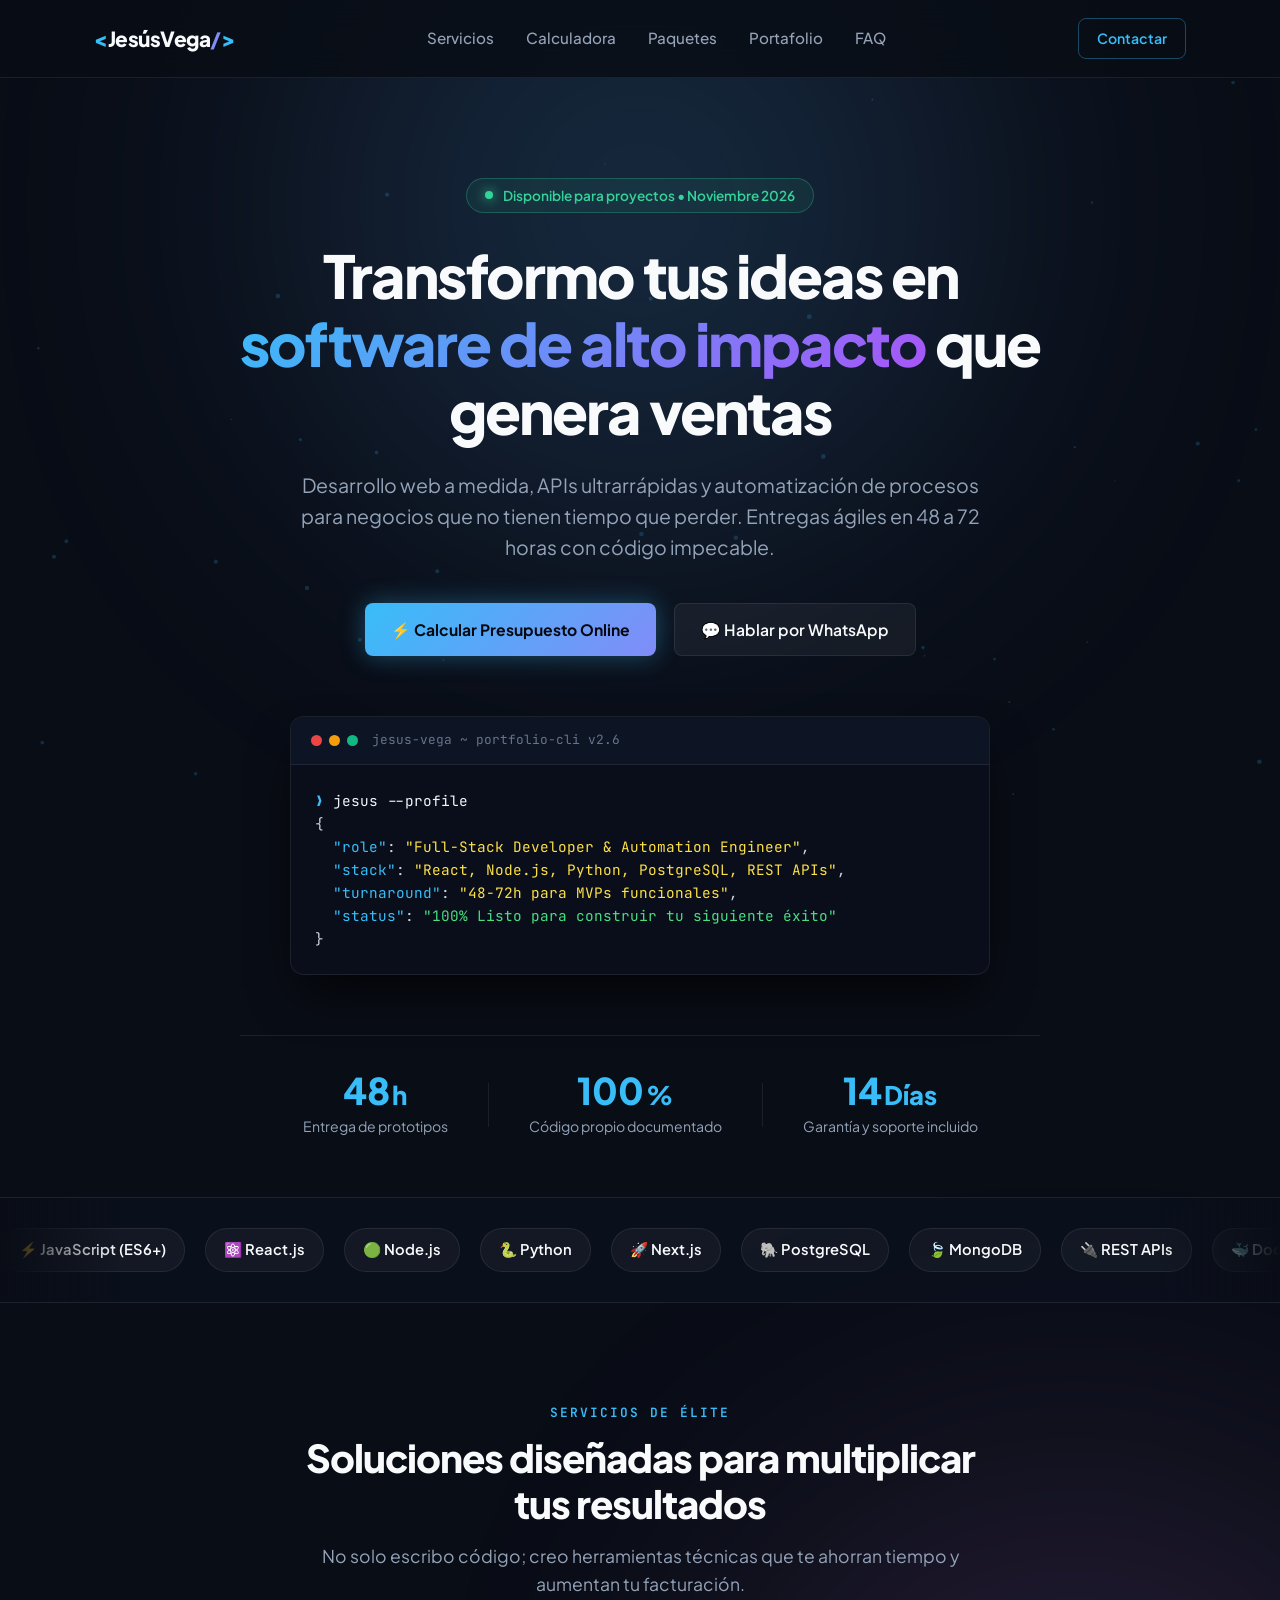
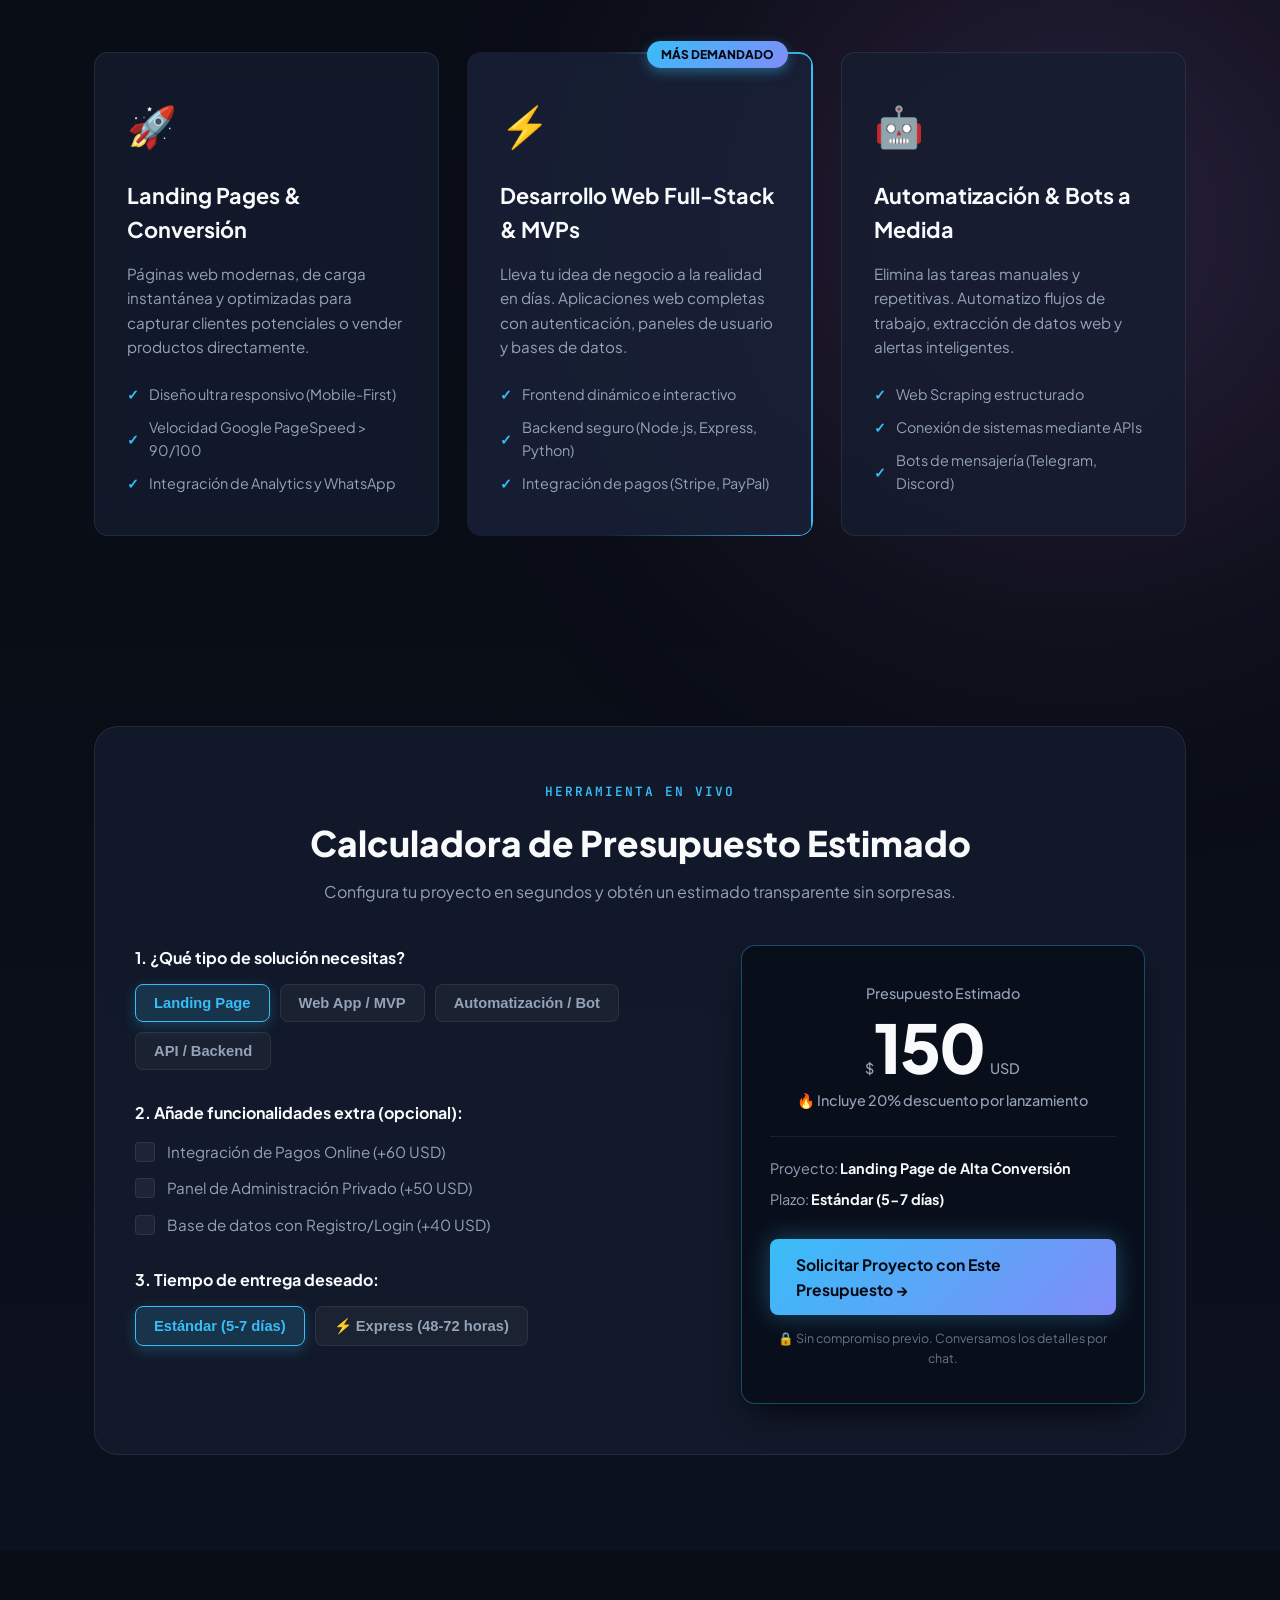
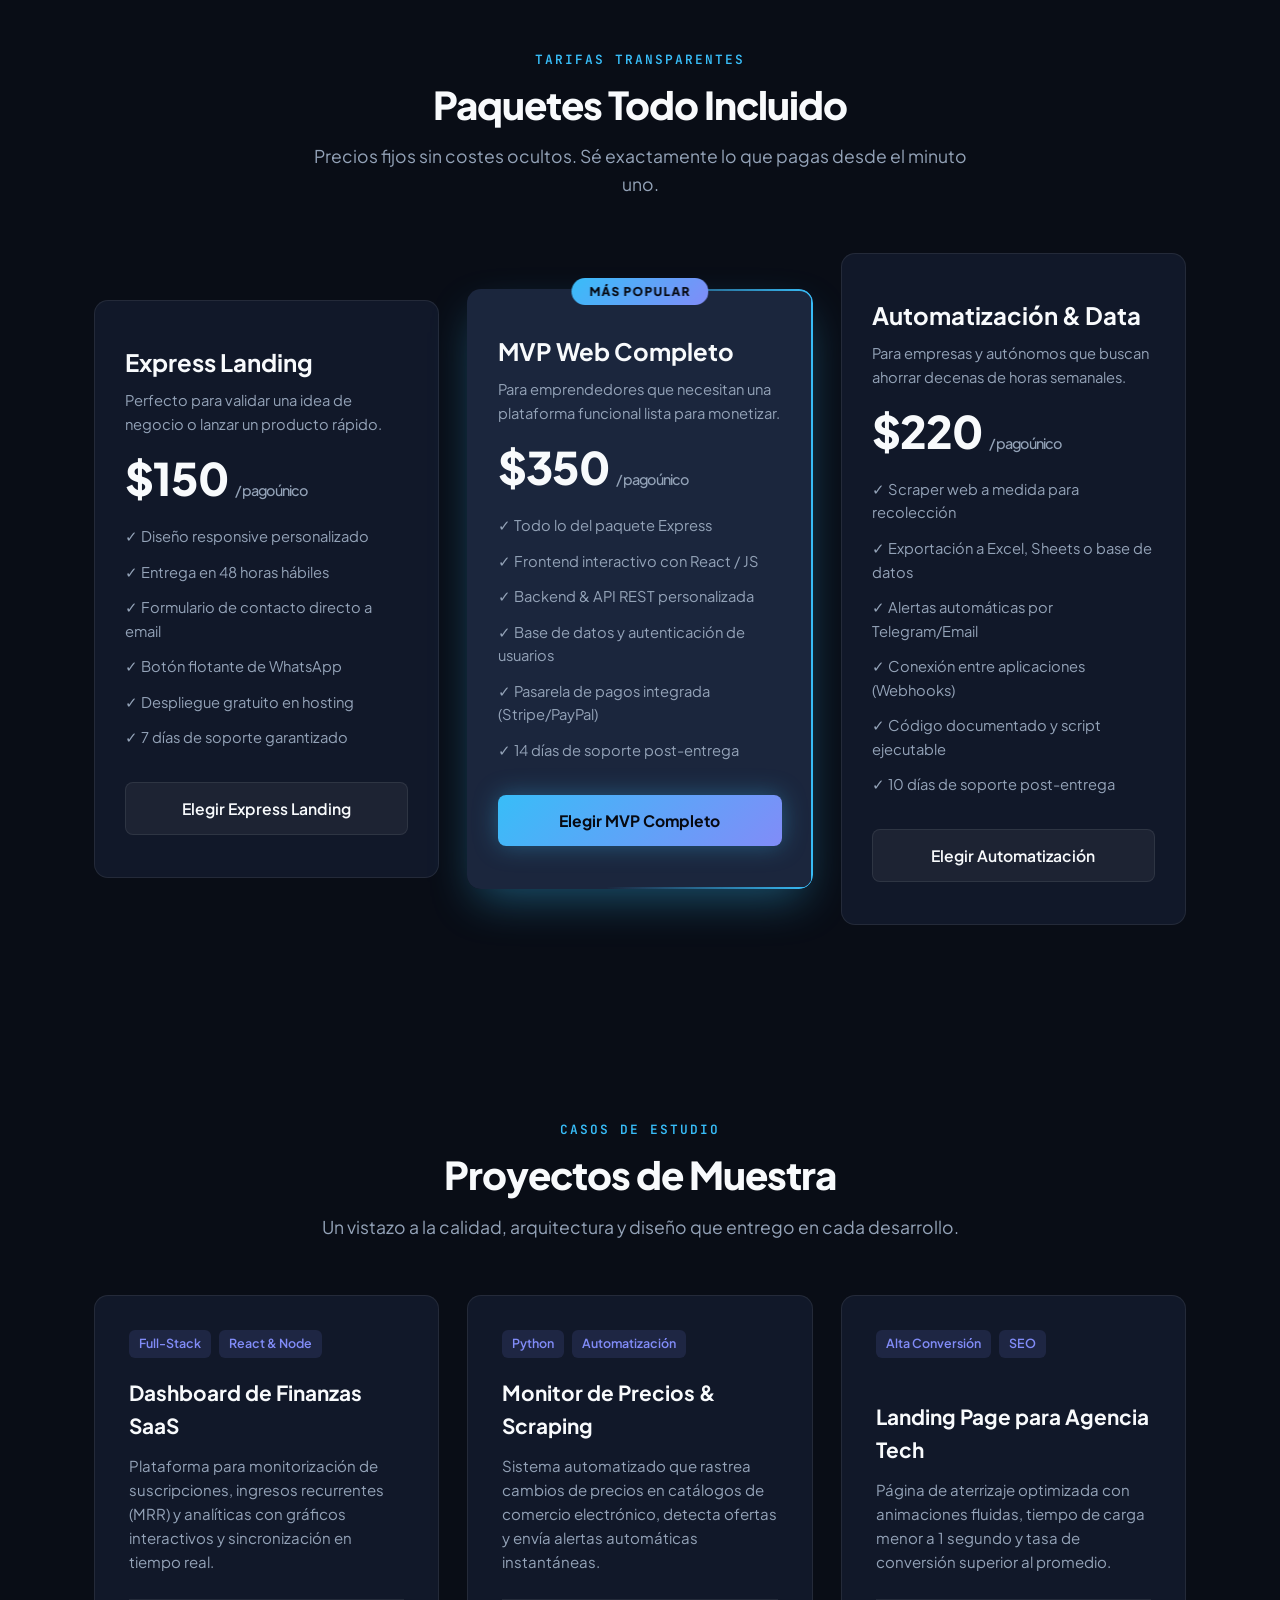
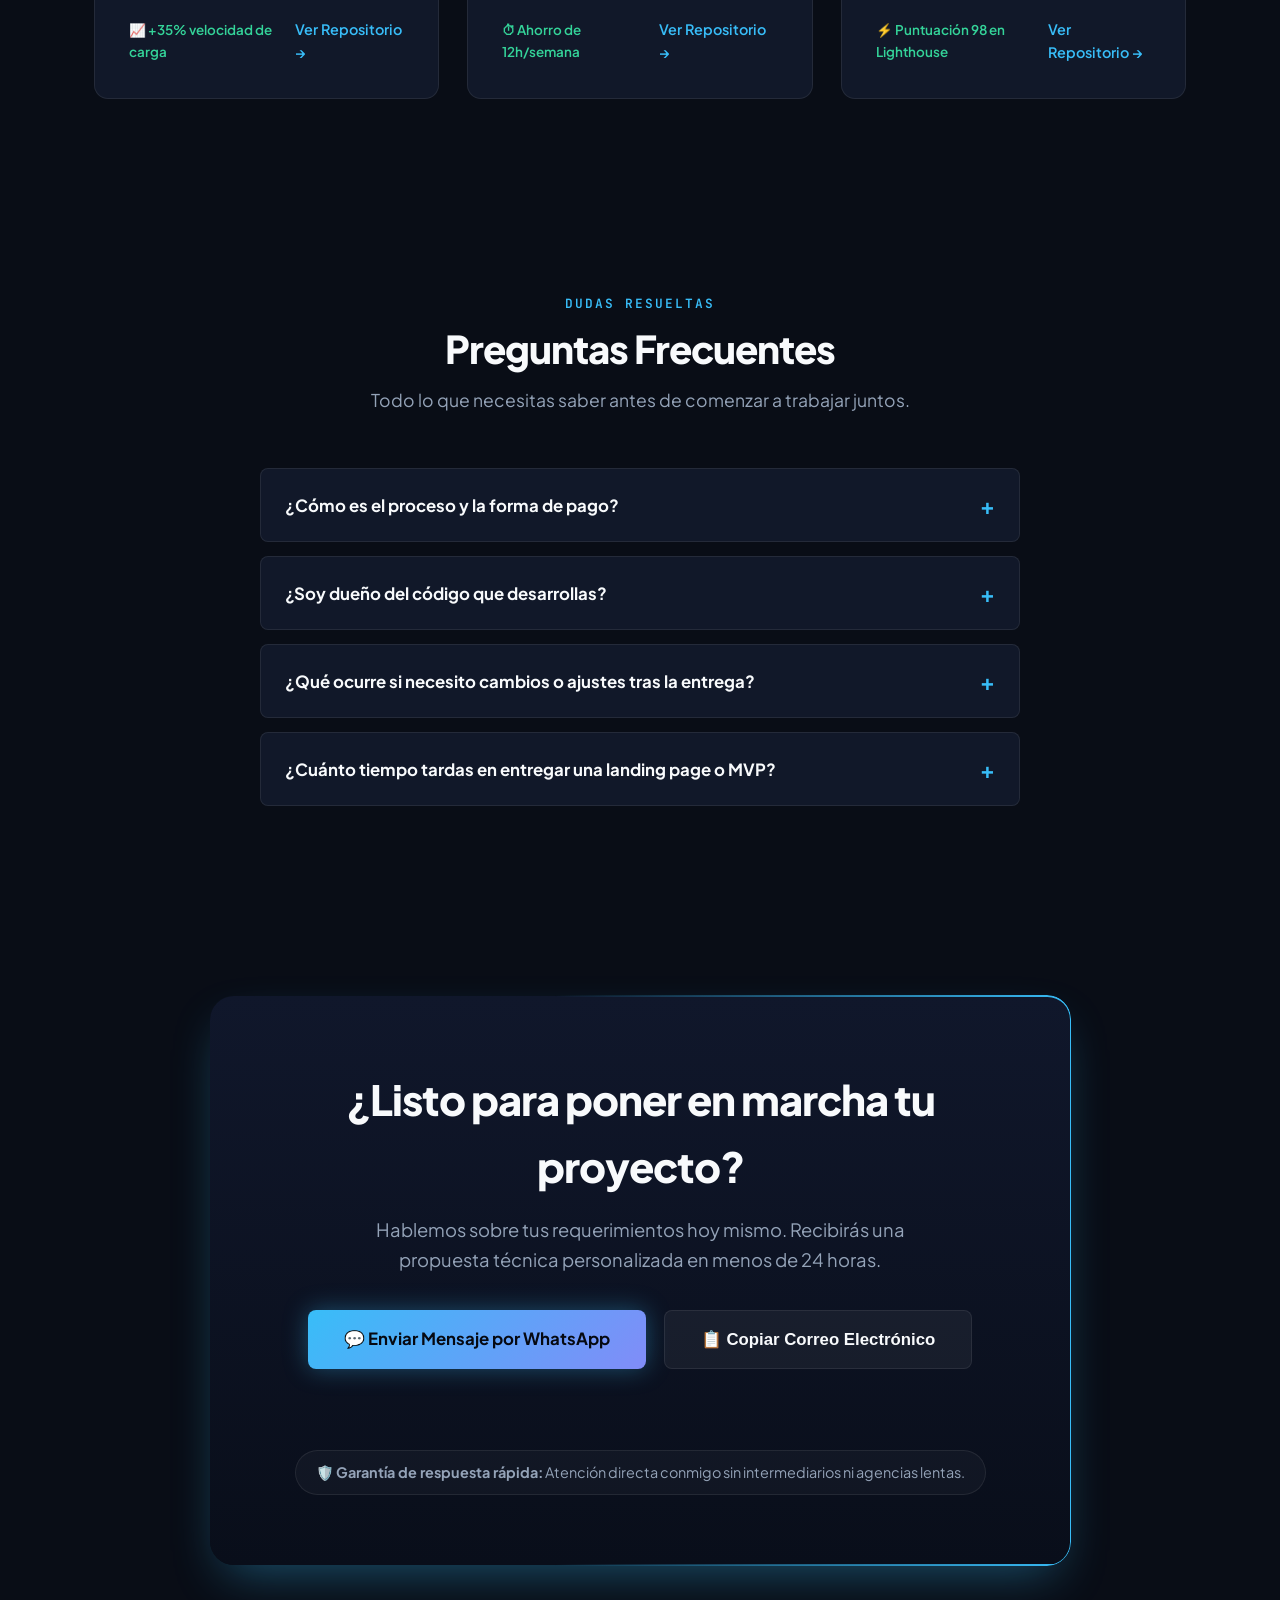
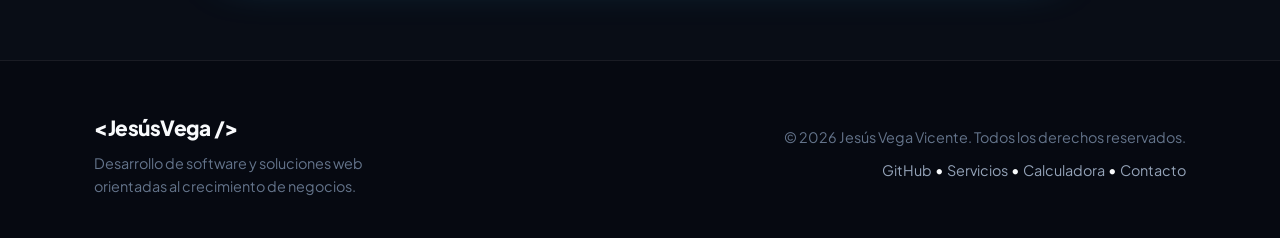
==== commit 5f5ed4d0: "Animaciones de élite v3" ====
--- a/index.html
+++ b/index.html
@@ -13,10 +13,10 @@
 </head>
 <body>
 
-    <!-- Canvas Interactivo de Fondo (Constelación viva de partículas) -->
+    <!-- Fondo interactivo con partículas sutiles -->
     <canvas id="bg-canvas"></canvas>
 
-    <!-- Luces ambientales animadas -->
+    <!-- Luces ambientales de fondo -->
     <div class="bg-glow bg-glow-1"></div>
     <div class="bg-glow bg-glow-2"></div>
 
@@ -40,7 +40,7 @@
     </header>
 
     <main>
-        <!-- HERO SECTION -->
+        <!-- HERO SECTION (Estable, potente y sin saltos visuales) -->
         <section class="hero">
             <div class="container">
                 <div class="status-pill float-animation">
@@ -49,8 +49,8 @@
                 </div>
                 
                 <h1 class="hero-heading">
-                    Transformo ideas en <br>
-                    <span class="gradient-text typewriter" id="typewriterText"></span><span class="cursor">|</span>
+                    Transformo tus ideas en <br>
+                    <span class="gradient-text">software de alto impacto</span> que genera ventas
                 </h1>
                 
                 <p class="hero-description">
@@ -76,7 +76,7 @@
                         </div>
                         <div class="terminal-title">jesus-vega ~ portfolio-cli v2.6</div>
                     </div>
-                    <div class="terminal-body" id="termBody">
+                    <div class="terminal-body">
                         <p class="term-line"><span class="term-prompt">❯</span> <span class="term-cmd">jesus --profile</span></p>
                         <p class="term-output">{</p>
                         <p class="term-output">&nbsp;&nbsp;<span class="t-key">"role"</span>: <span class="t-val">"Full-Stack Developer & Automation Engineer"</span>,</p>
@@ -87,27 +87,33 @@
                     </div>
                 </div>
 
-                <!-- Métricas animadas -->
+                <!-- Métricas animadas corregidas (Números y unidades juntos en una sola línea) -->
                 <div class="metrics-bar">
                     <div class="metric-item">
-                        <h3 class="counter" data-target="48">0</h3><span class="metric-suffix">h</span>
+                        <div class="metric-val">
+                            <span class="counter" data-target="48">48</span><span class="metric-unit">h</span>
+                        </div>
                         <p>Entrega de prototipos</p>
                     </div>
                     <div class="metric-divider"></div>
                     <div class="metric-item">
-                        <h3 class="counter" data-target="100">0</h3><span class="metric-suffix">%</span>
+                        <div class="metric-val">
+                            <span class="counter" data-target="100">100</span><span class="metric-unit">%</span>
+                        </div>
                         <p>Código propio documentado</p>
                     </div>
                     <div class="metric-divider"></div>
                     <div class="metric-item">
-                        <h3 class="counter" data-target="14">0</h3><span class="metric-suffix"> Días</span>
+                        <div class="metric-val">
+                            <span class="counter" data-target="14">14</span><span class="metric-unit"> Días</span>
+                        </div>
                         <p>Garantía y soporte incluido</p>
                     </div>
                 </div>
             </div>
         </section>
 
-        <!-- MARQUEE INFINITO DE TECNOLOGÍAS (MOVIMIENTO CONTINUO) -->
+        <!-- MARQUEE INFINITO DE TECNOLOGÍAS -->
         <div class="marquee-section">
             <div class="marquee-track">
                 <div class="marquee-content">
@@ -118,12 +124,11 @@
                     <span class="tech-tag">🚀 Next.js</span>
                     <span class="tech-tag">🐘 PostgreSQL</span>
                     <span class="tech-tag">🍃 MongoDB</span>
-                    <span class="tech-tag">🔌 REST & GraphQL</span>
+                    <span class="tech-tag">🔌 REST APIs</span>
                     <span class="tech-tag">🐳 Docker</span>
                     <span class="tech-tag">🎨 Tailwind CSS</span>
                     <span class="tech-tag">🤖 Web Scraping</span>
                 </div>
-                <!-- Duplicado para efecto loop infinito sin salto -->
                 <div class="marquee-content" aria-hidden="true">
                     <span class="tech-tag">⚡ JavaScript (ES6+)</span>
                     <span class="tech-tag">⚛️ React.js</span>
@@ -132,7 +137,7 @@
                     <span class="tech-tag">🚀 Next.js</span>
                     <span class="tech-tag">🐘 PostgreSQL</span>
                     <span class="tech-tag">🍃 MongoDB</span>
-                    <span class="tech-tag">🔌 REST & GraphQL</span>
+                    <span class="tech-tag">🔌 REST APIs</span>
                     <span class="tech-tag">🐳 Docker</span>
                     <span class="tech-tag">🎨 Tailwind CSS</span>
                     <span class="tech-tag">🤖 Web Scraping</span>
@@ -151,7 +156,6 @@
 
                 <div class="services-grid">
                     <div class="service-card tilt-card">
-                        <div class="card-glow-layer"></div>
                         <div class="service-icon-box">🚀</div>
                         <h3>Landing Pages & Conversión</h3>
                         <p>Páginas web modernas, de carga instantánea y optimizadas para capturar clientes potenciales o vender productos directamente.</p>
@@ -176,7 +180,6 @@
                     </div>
 
                     <div class="service-card tilt-card">
-                        <div class="card-glow-layer"></div>
                         <div class="service-icon-box">🤖</div>
                         <h3>Automatización & Bots a Medida</h3>
                         <p>Elimina las tareas manuales y repetitivas. Automatizo flujos de trabajo, extracción de datos web y alertas inteligentes.</p>
@@ -498,50 +501,13 @@
         </div>
     </footer>
 
-    <!-- SCRIPT DE ANIMACIONES AVANZADAS (PARTÍCULAS, TYPEWRITER, 3D TILT, CONTADORES) -->
+    <!-- SCRIPT DE INTERACCIÓN Y EFECTOS PULIDOS -->
     <script>
-        // 1. Efecto Máquina de Escribir (Typewriter) en el Hero
-        const phrases = [
-            "código de alto impacto.",
-            "sitios web que venden.",
-            "MVPs listos en 48 horas.",
-            "automatizaciones eficientes."
-        ];
-        let phraseIndex = 0;
-        let charIndex = 0;
-        let isDeleting = false;
-        const typewriterEl = document.getElementById("typewriterText");
-
-        function type() {
-            const currentPhrase = phrases[phraseIndex];
-            if (isDeleting) {
-                typewriterEl.textContent = currentPhrase.substring(0, charIndex - 1);
-                charIndex--;
-            } else {
-                typewriterEl.textContent = currentPhrase.substring(0, charIndex + 1);
-                charIndex++;
-            }
-
-            let typeSpeed = isDeleting ? 40 : 80;
-
-            if (!isDeleting && charIndex === currentPhrase.length) {
-                typeSpeed = 2000; // Pausa al completar la frase
-                isDeleting = true;
-            } else if (isDeleting && charIndex === 0) {
-                isDeleting = false;
-                phraseIndex = (phraseIndex + 1) % phrases.length;
-                typeSpeed = 400;
-            }
-
-            setTimeout(type, typeSpeed);
-        }
-        type();
-
-        // 2. Canvas de Partículas Interactivas (Constelación viva)
+        // 1. Canvas de Partículas Interactivas Suaves
         const canvas = document.getElementById('bg-canvas');
         const ctx = canvas.getContext('2d');
         let particles = [];
-        let mouse = { x: null, y: null, radius: 120 };
+        let mouse = { x: null, y: null, radius: 110 };
 
         function resizeCanvas() {
             canvas.width = window.innerWidth;
@@ -563,9 +529,9 @@
             constructor() {
                 this.x = Math.random() * canvas.width;
                 this.y = Math.random() * canvas.height;
-                this.size = Math.random() * 2 + 0.8;
-                this.speedX = (Math.random() - 0.5) * 0.8;
-                this.speedY = (Math.random() - 0.5) * 0.8;
+                this.size = Math.random() * 1.8 + 0.6;
+                this.speedX = (Math.random() - 0.5) * 0.6;
+                this.speedY = (Math.random() - 0.5) * 0.6;
             }
             update() {
                 this.x += this.speedX;
@@ -573,26 +539,25 @@
                 if (this.x > canvas.width || this.x < 0) this.speedX = -this.speedX;
                 if (this.y > canvas.height || this.y < 0) this.speedY = -this.speedY;
 
-                // Interacción con ratón
                 if (mouse.x && mouse.y) {
                     let dx = mouse.x - this.x;
                     let dy = mouse.y - this.y;
                     let dist = Math.sqrt(dx * dx + dy * dy);
                     if (dist < mouse.radius) {
-                        this.x -= dx * 0.03;
-                        this.y -= dy * 0.03;
+                        this.x -= dx * 0.02;
+                        this.y -= dy * 0.02;
                     }
                 }
             }
             draw() {
-                ctx.fillStyle = 'rgba(56, 189, 248, 0.4)';
+                ctx.fillStyle = 'rgba(56, 189, 248, 0.35)';
                 ctx.beginPath();
                 ctx.arc(this.x, this.y, this.size, 0, Math.PI * 2);
                 ctx.fill();
             }
         }
 
-        const particleCount = Math.min(window.innerWidth < 768 ? 35 : 75, 90);
+        const particleCount = Math.min(window.innerWidth < 768 ? 30 : 60, 75);
         for (let i = 0; i < particleCount; i++) {
             particles.push(new Particle());
         }
@@ -603,13 +568,12 @@
                 particles[i].update();
                 particles[i].draw();
 
-                // Conectar líneas entre partículas cercanas
                 for (let j = i; j < particles.length; j++) {
                     let dx = particles[i].x - particles[j].x;
                     let dy = particles[i].y - particles[j].y;
                     let dist = Math.sqrt(dx * dx + dy * dy);
-                    if (dist < 110) {
-                        ctx.strokeStyle = `rgba(56, 189, 248, ${0.15 - dist / 800})`;
+                    if (dist < 100) {
+                        ctx.strokeStyle = `rgba(56, 189, 248, ${0.12 - dist / 900})`;
                         ctx.lineWidth = 0.5;
                         ctx.beginPath();
                         ctx.moveTo(particles[i].x, particles[i].y);
@@ -622,7 +586,7 @@
         }
         animateParticles();
 
-        // 3. Efecto 3D Tilt en Tarjetas (Inclinación interactiva)
+        // 2. Efecto 3D Tilt Sutil en Tarjetas
         document.querySelectorAll('.tilt-card').forEach(card => {
             card.addEventListener('mousemove', (e) => {
                 const rect = card.getBoundingClientRect();
@@ -630,9 +594,9 @@
                 const y = e.clientY - rect.top;
                 const centerX = rect.width / 2;
                 const centerY = rect.height / 2;
-                const rotateX = ((y - centerY) / centerY) * -5;
-                const rotateY = ((x - centerX) / centerX) * 5;
-                card.style.transform = `perspective(1000px) rotateX(${rotateX}deg) rotateY(${rotateY}deg) translateY(-4px)`;
+                const rotateX = ((y - centerY) / centerY) * -4;
+                const rotateY = ((x - centerX) / centerX) * 4;
+                card.style.transform = `perspective(1000px) rotateX(${rotateX}deg) rotateY(${rotateY}deg) translateY(-3px)`;
             });
 
             card.addEventListener('mouseleave', () => {
@@ -640,36 +604,7 @@
             });
         });
 
-        // 4. Animación de Contadores Numéricos al hacer Scroll
-        let countersDone = false;
-        const counters = document.querySelectorAll('.counter');
-        const observer = new IntersectionObserver((entries) => {
-            entries.forEach(entry => {
-                if (entry.isIntersecting && !countersDone) {
-                    countersDone = true;
-                    counters.forEach(counter => {
-                        const target = +counter.getAttribute('data-target');
-                        let count = 0;
-                        const increment = target / 40;
-                        const updateCount = () => {
-                            count += increment;
-                            if (count < target) {
-                                counter.innerText = Math.ceil(count);
-                                setTimeout(updateCount, 25);
-                            } else {
-                                counter.innerText = target;
-                            }
-                        };
-                        updateCount();
-                    });
-                }
-            });
-        }, { threshold: 0.5 });
-
-        const metricsBar = document.querySelector('.metrics-bar');
-        if (metricsBar) observer.observe(metricsBar);
-
-        // 5. Calculadora Interactiva de Presupuestos
+        // 3. Calculadora Interactiva de Presupuestos
         const typeButtons = document.querySelectorAll('#typeGroup .pill');
         const speedButtons = document.querySelectorAll('#speedGroup .pill');
         const checkboxes = document.querySelectorAll('.custom-checkbox input');
@@ -733,7 +668,7 @@
         checkboxes.forEach(cb => cb.addEventListener('change', updateCalculator));
         updateCalculator();
 
-        // 6. Acordeón FAQ
+        // 4. Acordeón FAQ
         document.querySelectorAll('.faq-question').forEach(button => {
             button.addEventListener('click', () => {
                 const faqItem = button.parentElement;
@@ -743,7 +678,7 @@
             });
         });
 
-        // 7. Copiar Email
+        // 5. Copiar Email
         const copyBtn = document.getElementById('copyEmailBtn');
         const toast = document.getElementById('copyToast');
         const emailToCopy = "jesusvegavicente@gmail.com";
--- a/style.css
+++ b/style.css
@@ -52,10 +52,10 @@
     height: 100vh;
     pointer-events: none;
     z-index: 0;
-    opacity: 0.6;
-}
-
-/* Luces Ambientales con Animación de Pulsación */
+    opacity: 0.55;
+}
+
+/* Luces Ambientales */
 .bg-glow {
     position: absolute;
     width: 650px;
@@ -64,7 +64,7 @@
     filter: blur(150px);
     pointer-events: none;
     z-index: 0;
-    opacity: 0.22;
+    opacity: 0.2;
     animation: glowFloat 12s ease-in-out infinite alternate;
 }
 
@@ -106,7 +106,6 @@
     backdrop-filter: blur(16px);
     border-bottom: 1px solid var(--border);
     padding: 18px 0;
-    transition: var(--transition);
 }
 
 .nav-container {
@@ -124,10 +123,7 @@
     transition: var(--transition);
 }
 
-.logo:hover {
-    transform: scale(1.03);
-}
-
+.logo:hover { transform: scale(1.03); }
 .logo-bracket { color: var(--primary); }
 .logo-slash { color: var(--accent); }
 
@@ -145,27 +141,10 @@
     position: relative;
 }
 
-.nav-menu a::after {
-    content: '';
-    position: absolute;
-    bottom: -4px;
-    left: 0;
-    width: 0;
-    height: 2px;
-    background: var(--primary);
-    transition: width 0.25s ease;
-}
-
-.nav-menu a:hover {
-    color: var(--text-main);
-}
-
-.nav-menu a:hover::after {
-    width: 100%;
-}
-
-/* ==========================================================================
-   Botones con Efectos de Pulso y Resplandor
+.nav-menu a:hover { color: var(--text-main); }
+
+/* ==========================================================================
+   Botones
    ========================================================================== */
 .btn {
     display: inline-flex;
@@ -180,7 +159,6 @@
     cursor: pointer;
     border: none;
     position: relative;
-    overflow: hidden;
 }
 
 .btn-sm { padding: 8px 18px; font-size: 0.88rem; }
@@ -221,14 +199,9 @@
     color: var(--text-main);
 }
 
-.btn-glow {
-    box-shadow: 0 0 25px rgba(56, 189, 248, 0.35);
-}
-
-/* Animación de Pulso Continuo */
-.pulse-btn {
-    animation: btnPulse 3s infinite;
-}
+.btn-glow { box-shadow: 0 0 25px rgba(56, 189, 248, 0.35); }
+
+.pulse-btn { animation: btnPulse 3s infinite; }
 
 @keyframes btnPulse {
     0%, 100% { box-shadow: 0 0 20px rgba(56, 189, 248, 0.3); }
@@ -236,14 +209,13 @@
 }
 
 /* ==========================================================================
-   Hero Section & Animaciones
+   Hero Section
    ========================================================================== */
 .hero {
     padding: 100px 0 60px;
     text-align: center;
 }
 
-/* Píldora Flotante */
 .float-animation {
     animation: floatElement 4s ease-in-out infinite alternate;
 }
@@ -298,18 +270,6 @@
     -webkit-text-fill-color: transparent;
 }
 
-/* Cursor parpadeante typewriter */
-.cursor {
-    color: var(--primary);
-    font-weight: 300;
-    animation: blinkCursor 0.9s infinite;
-}
-
-@keyframes blinkCursor {
-    0%, 100% { opacity: 1; }
-    50% { opacity: 0; }
-}
-
 .hero-description {
     font-size: 1.22rem;
     color: var(--text-muted);
@@ -325,7 +285,7 @@
     flex-wrap: wrap;
 }
 
-/* Terminal Card con Efecto 3D */
+/* Terminal Card */
 .terminal-card {
     max-width: 700px;
     margin: 0 auto 60px;
@@ -373,7 +333,7 @@
 .t-val { color: #fde047; }
 .t-val-green { color: #4ade80; }
 
-/* Metrics Bar */
+/* Metrics Bar - Corrección de Alineación en Una Sola Línea */
 .metrics-bar {
     display: flex;
     justify-content: center;
@@ -391,19 +351,25 @@
     align-items: center;
 }
 
-.metric-item h3 {
-    font-size: 2.2rem;
+.metric-val {
+    display: inline-flex;
+    align-items: baseline;
+    justify-content: center;
+    gap: 2px;
+}
+
+.counter {
+    font-size: 2.3rem;
     font-weight: 800;
     color: var(--primary);
     line-height: 1;
-    display: inline-flex;
-    align-items: baseline;
-}
-
-.metric-suffix {
-    font-size: 1.8rem;
+}
+
+.metric-unit {
+    font-size: 1.6rem;
     font-weight: 800;
     color: var(--primary);
+    line-height: 1;
 }
 
 .metric-item p {
@@ -554,7 +520,6 @@
     box-shadow: 0 15px 35px -10px rgba(56, 189, 248, 0.18);
 }
 
-/* Border Beam Effect (Resplandor giratorio en tarjetas destacadas) */
 .beam-border {
     position: absolute;
     inset: -1px;
@@ -1002,9 +967,7 @@
     transition: var(--transition);
 }
 
-.link-btn:hover {
-    transform: translateX(3px);
-}
+.link-btn:hover { transform: translateX(3px); }
 
 /* ==========================================================================
    FAQ
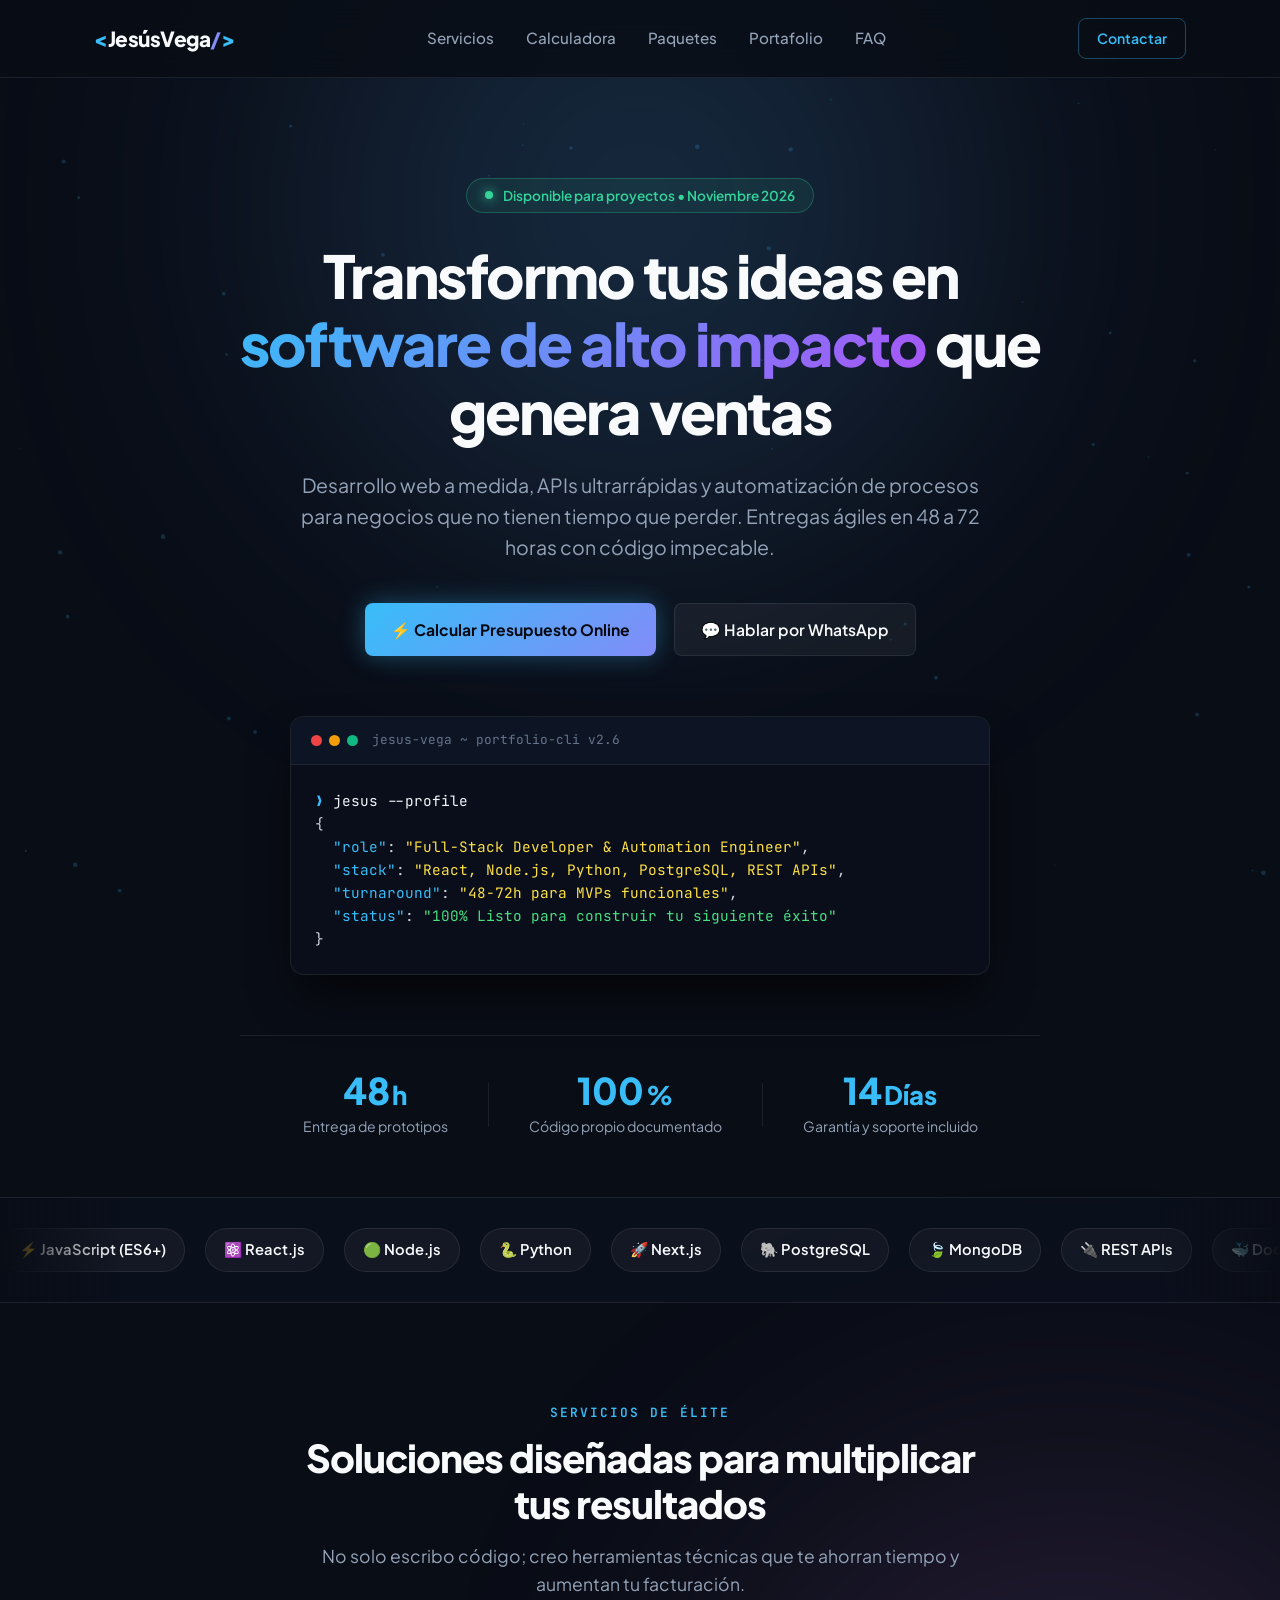
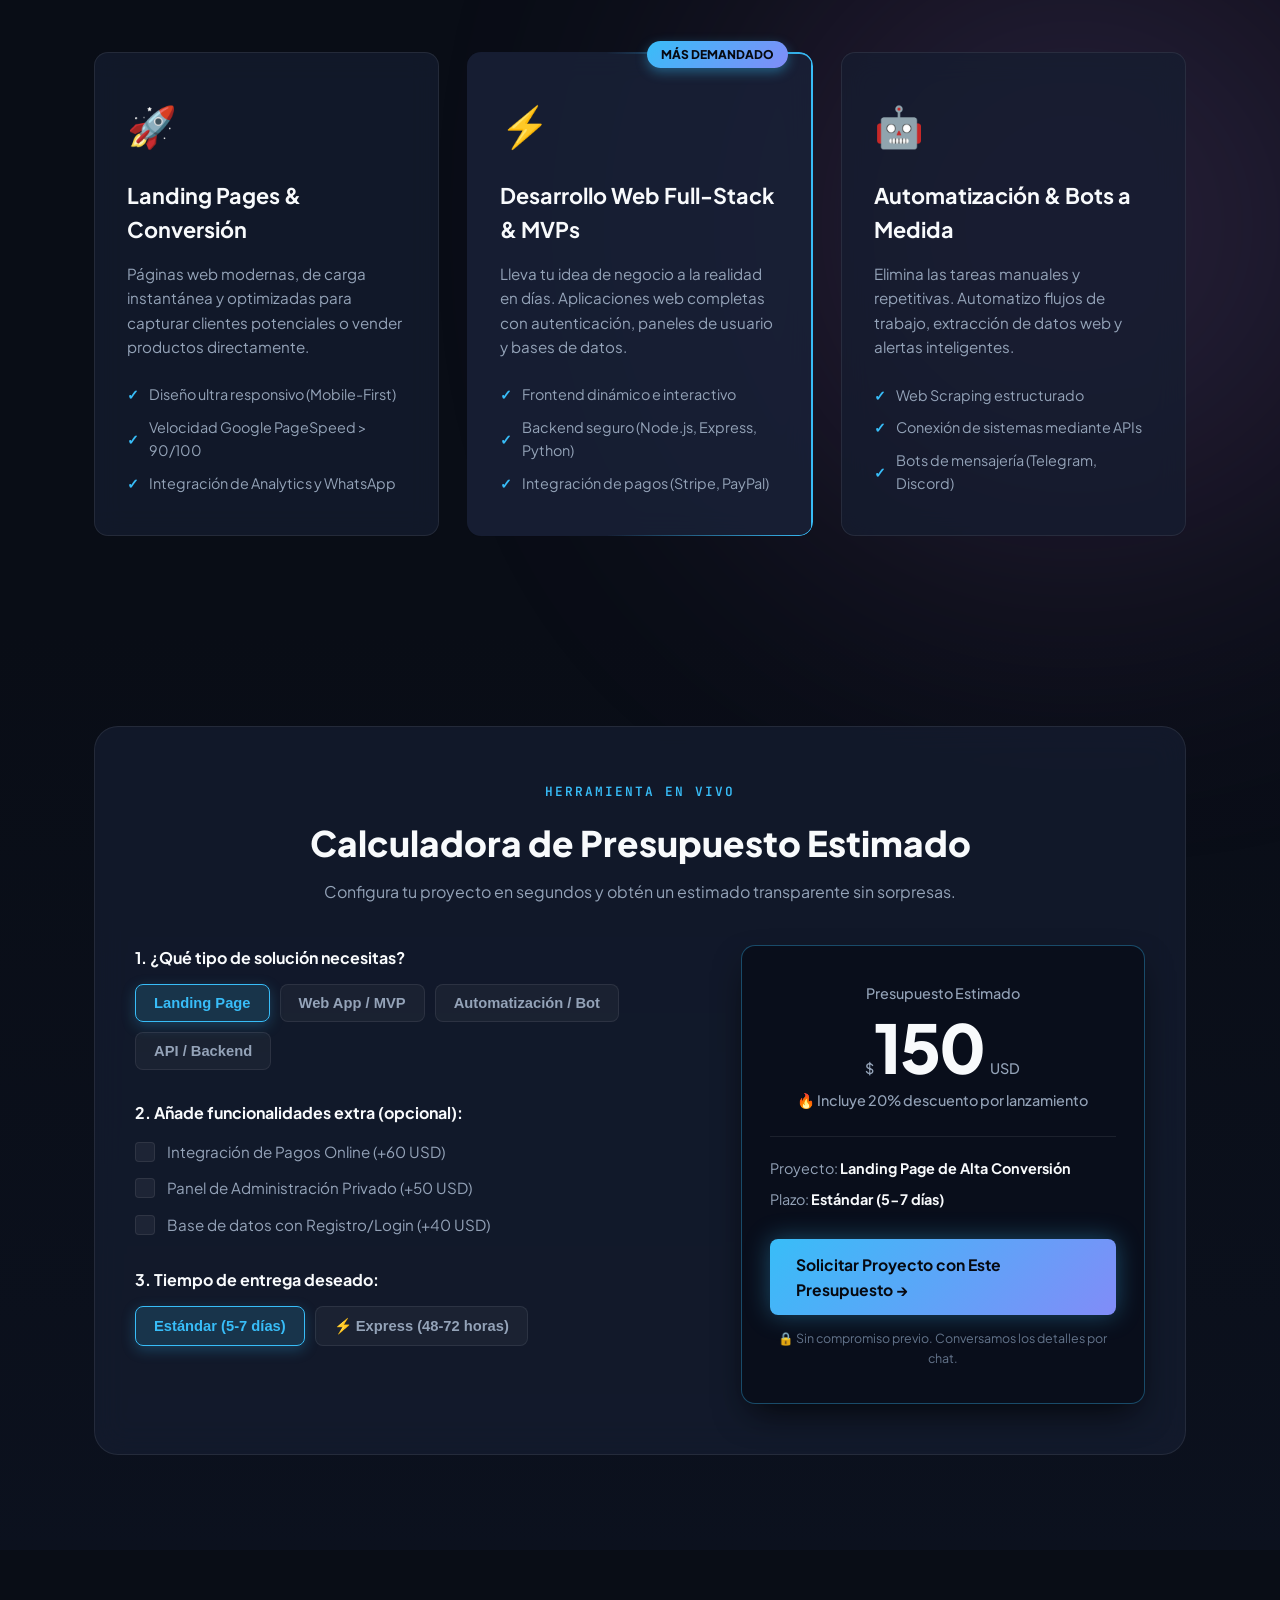
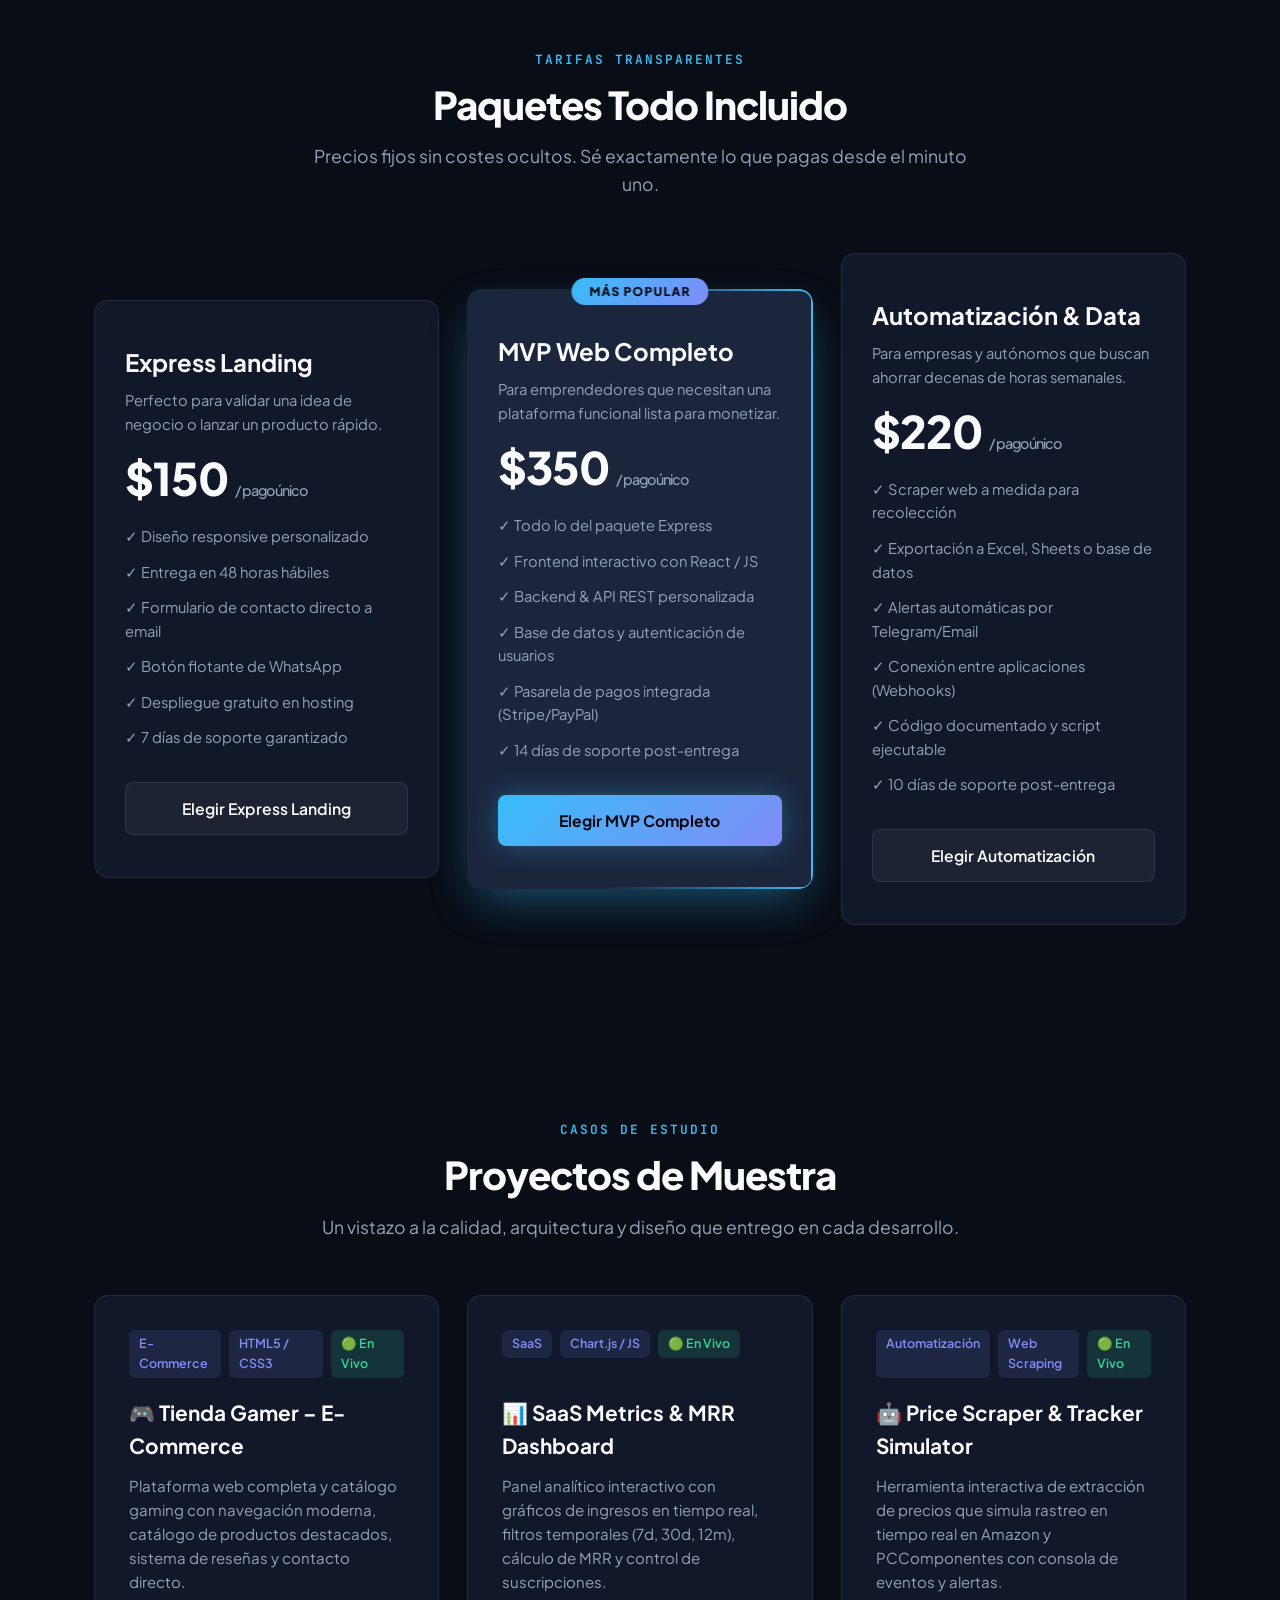
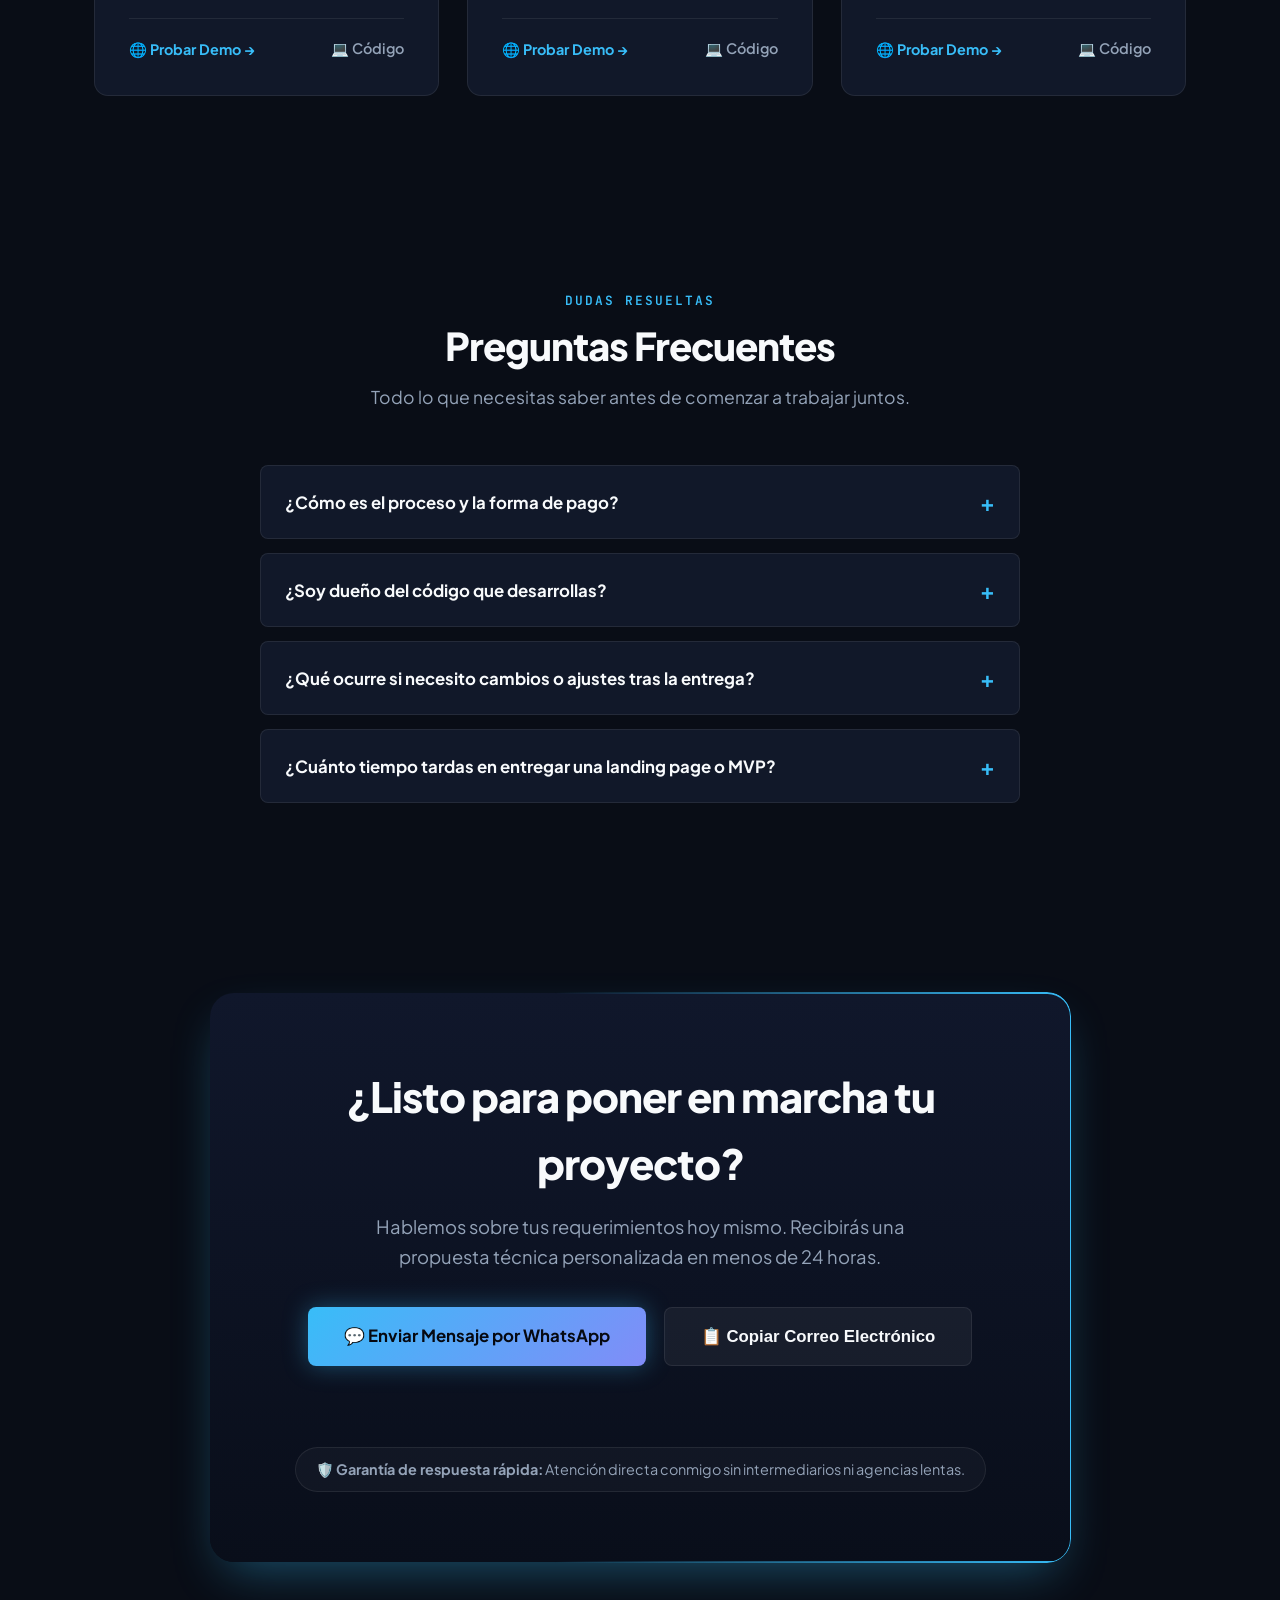
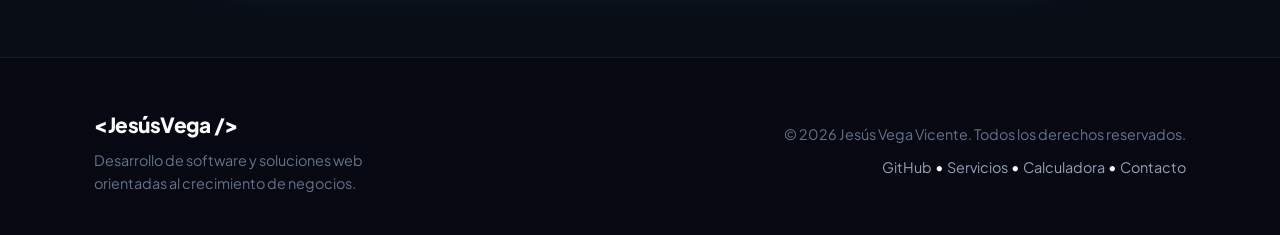
==== commit ae44d31a: "Anadir proyectos reales y demos interactivas" ====
--- a/index.html
+++ b/index.html
@@ -354,47 +354,53 @@
                 </div>
 
                 <div class="projects-grid">
+                    <!-- Proyecto 1: Tienda Gamer (Real en GitHub Pages) -->
                     <div class="project-card tilt-card">
                         <div class="project-header">
-                            <span class="project-badge">Full-Stack</span>
-                            <span class="project-badge">React & Node</span>
+                            <span class="project-badge">E-Commerce</span>
+                            <span class="project-badge">HTML5 / CSS3</span>
+                            <span class="project-badge" style="background: rgba(52, 211, 153, 0.15); color: #34d399;">🟢 En Vivo</span>
                         </div>
                         <div class="project-content">
-                            <h3>Dashboard de Finanzas SaaS</h3>
-                            <p>Plataforma para monitorización de suscripciones, ingresos recurrentes (MRR) y analíticas con gráficos interactivos y sincronización en tiempo real.</p>
+                            <h3>🎮 Tienda Gamer – E-Commerce</h3>
+                            <p>Plataforma web completa y catálogo gaming con navegación moderna, catálogo de productos destacados, sistema de reseñas y contacto directo.</p>
                             <div class="project-footer">
-                                <span class="project-metric">📈 +35% velocidad de carga</span>
-                                <a href="https://github.com/jesusvegavicente-web" target="_blank" class="link-btn">Ver Repositorio &rarr;</a>
+                                <a href="https://jesusvegavicente-web.github.io/tienda-gamer/" target="_blank" class="link-btn" style="color: #38bdf8; font-weight: 700;">🌐 Probar Demo &rarr;</a>
+                                <a href="https://github.com/JesusVegaVicente-web/tienda-gamer" target="_blank" class="link-btn" style="color: #94a3b8;">💻 Código</a>
                             </div>
                         </div>
                     </div>
 
+                    <!-- Proyecto 2: SaaS Analytics Dashboard (Demo Interactiva Real) -->
                     <div class="project-card tilt-card">
                         <div class="project-header">
-                            <span class="project-badge">Python</span>
-                            <span class="project-badge">Automatización</span>
+                            <span class="project-badge">SaaS</span>
+                            <span class="project-badge">Chart.js / JS</span>
+                            <span class="project-badge" style="background: rgba(52, 211, 153, 0.15); color: #34d399;">🟢 En Vivo</span>
                         </div>
                         <div class="project-content">
-                            <h3>Monitor de Precios & Scraping</h3>
-                            <p>Sistema automatizado que rastrea cambios de precios en catálogos de comercio electrónico, detecta ofertas y envía alertas automáticas instantáneas.</p>
+                            <h3>📊 SaaS Metrics & MRR Dashboard</h3>
+                            <p>Panel analítico interactivo con gráficos de ingresos en tiempo real, filtros temporales (7d, 30d, 12m), cálculo de MRR y control de suscripciones.</p>
                             <div class="project-footer">
-                                <span class="project-metric">⏱ Ahorro de 12h/semana</span>
-                                <a href="https://github.com/jesusvegavicente-web" target="_blank" class="link-btn">Ver Repositorio &rarr;</a>
+                                <a href="proyectos/dashboard/index.html" class="link-btn" style="color: #38bdf8; font-weight: 700;">🌐 Probar Demo &rarr;</a>
+                                <a href="https://github.com/JesusVegaVicente-web/jesusvegavicente-freelance" target="_blank" class="link-btn" style="color: #94a3b8;">💻 Código</a>
                             </div>
                         </div>
                     </div>
 
+                    <!-- Proyecto 3: Price Scraper Pipeline (Demo Interactiva Real) -->
                     <div class="project-card tilt-card">
                         <div class="project-header">
-                            <span class="project-badge">Alta Conversión</span>
-                            <span class="project-badge">SEO</span>
+                            <span class="project-badge">Automatización</span>
+                            <span class="project-badge">Web Scraping</span>
+                            <span class="project-badge" style="background: rgba(52, 211, 153, 0.15); color: #34d399;">🟢 En Vivo</span>
                         </div>
                         <div class="project-content">
-                            <h3>Landing Page para Agencia Tech</h3>
-                            <p>Página de aterrizaje optimizada con animaciones fluidas, tiempo de carga menor a 1 segundo y tasa de conversión superior al promedio.</p>
+                            <h3>🤖 Price Scraper & Tracker Simulator</h3>
+                            <p>Herramienta interactiva de extracción de precios que simula rastreo en tiempo real en Amazon y PCComponentes con consola de eventos y alertas.</p>
                             <div class="project-footer">
-                                <span class="project-metric">⚡ Puntuación 98 en Lighthouse</span>
-                                <a href="https://github.com/jesusvegavicente-web" target="_blank" class="link-btn">Ver Repositorio &rarr;</a>
+                                <a href="proyectos/scraper/index.html" class="link-btn" style="color: #38bdf8; font-weight: 700;">🌐 Probar Demo &rarr;</a>
+                                <a href="https://github.com/JesusVegaVicente-web/jesusvegavicente-freelance" target="_blank" class="link-btn" style="color: #94a3b8;">💻 Código</a>
                             </div>
                         </div>
                     </div>
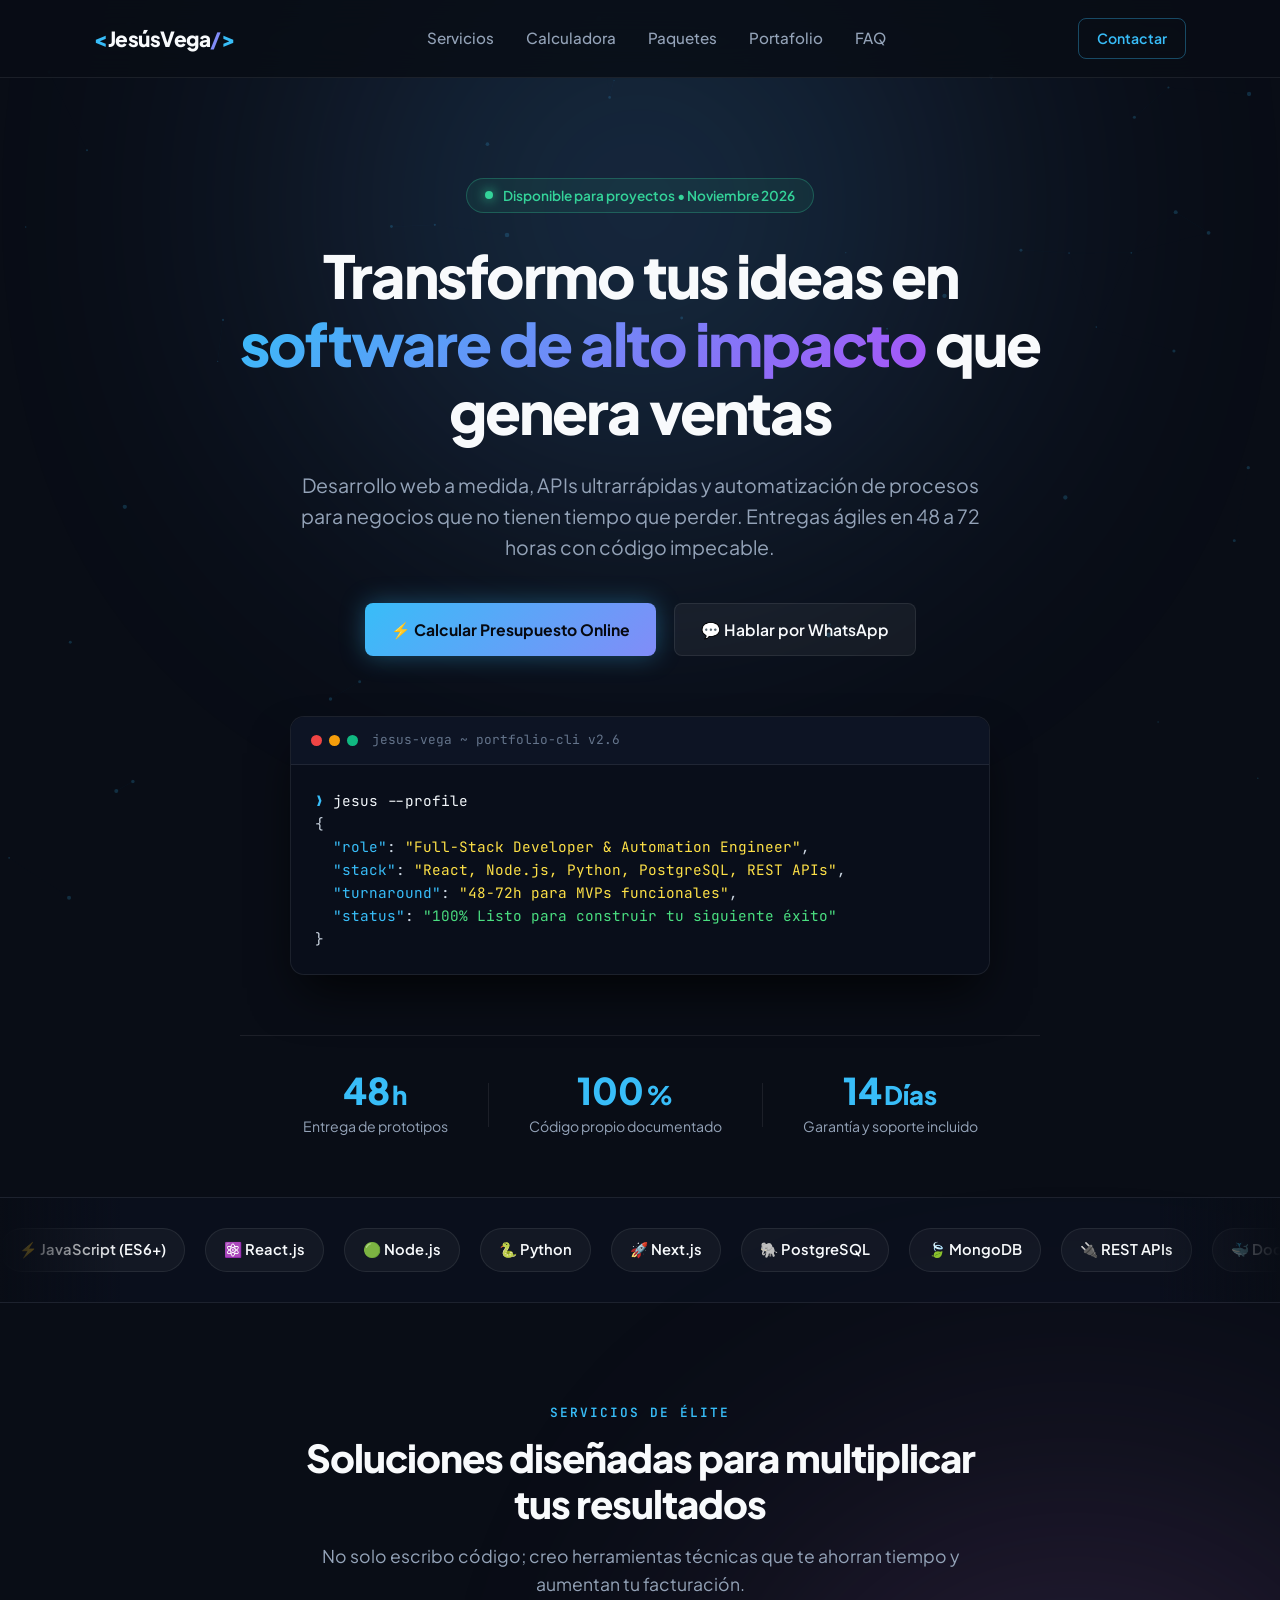
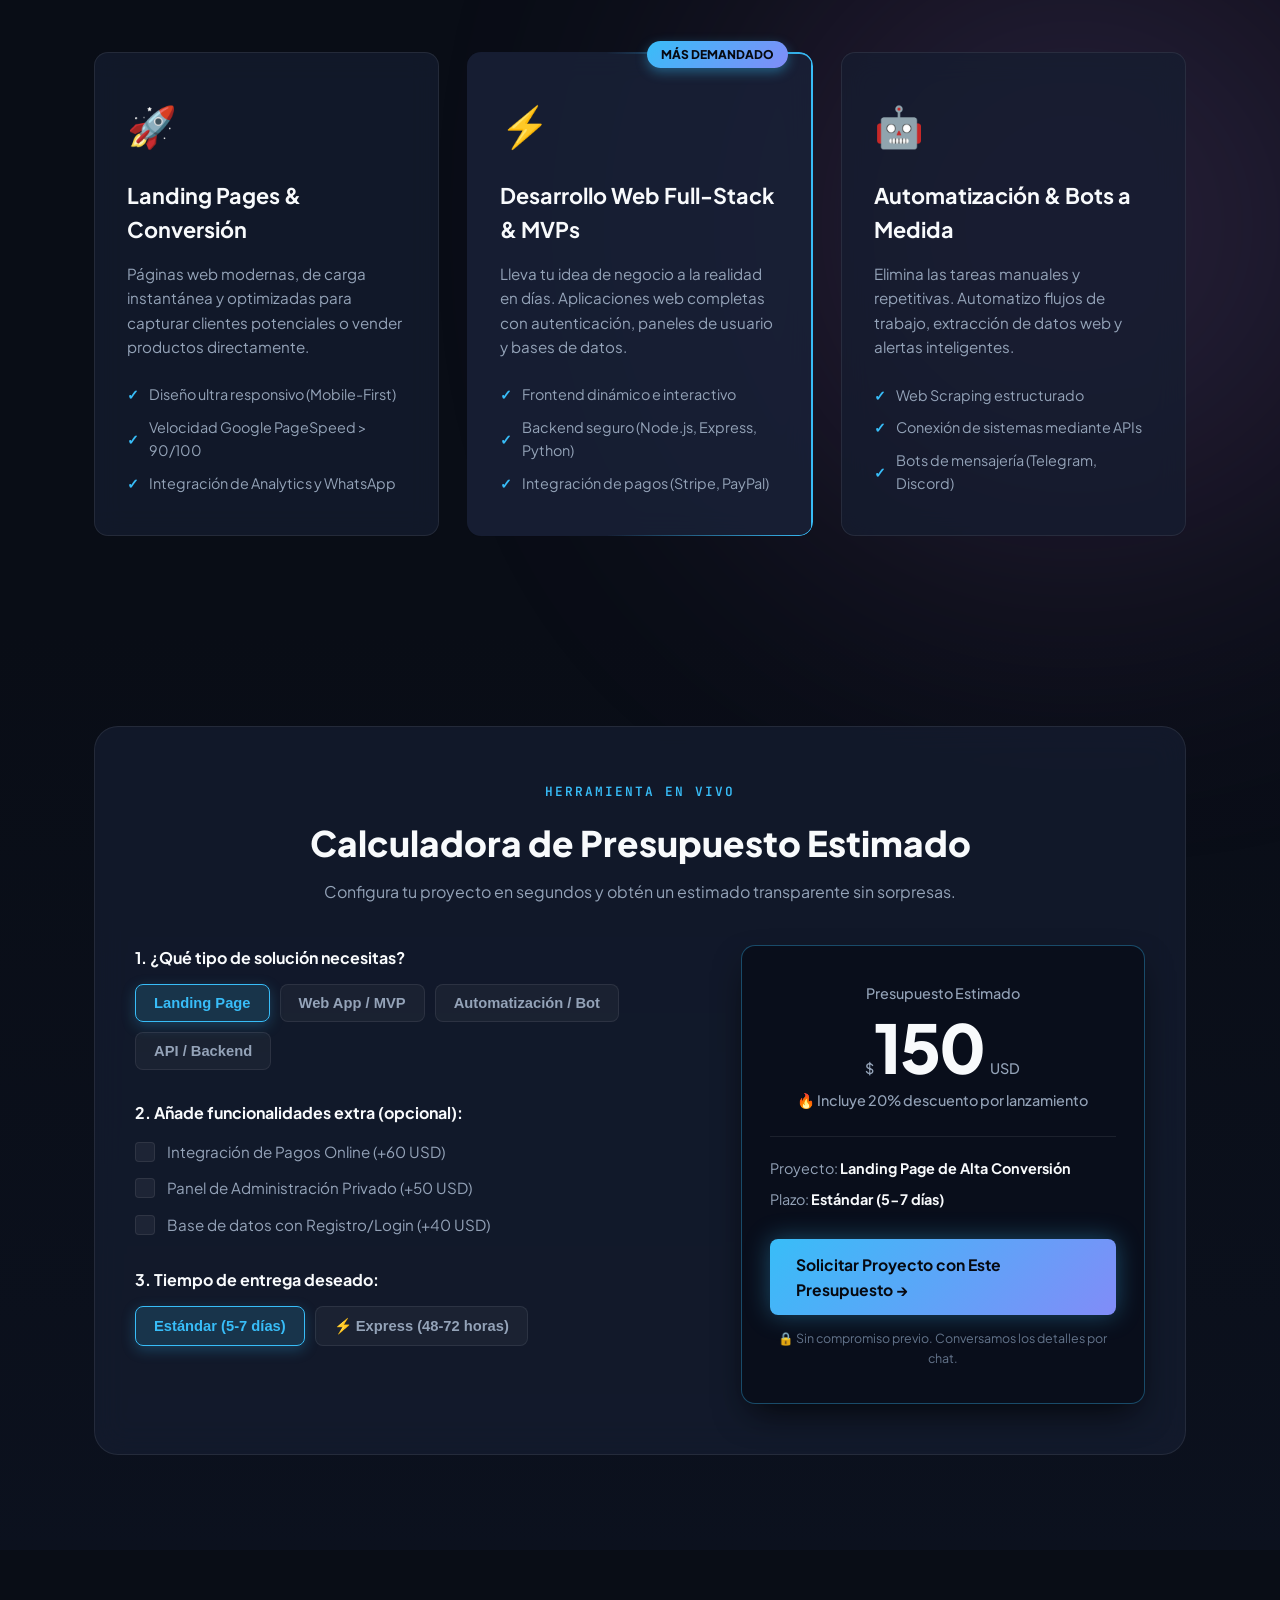
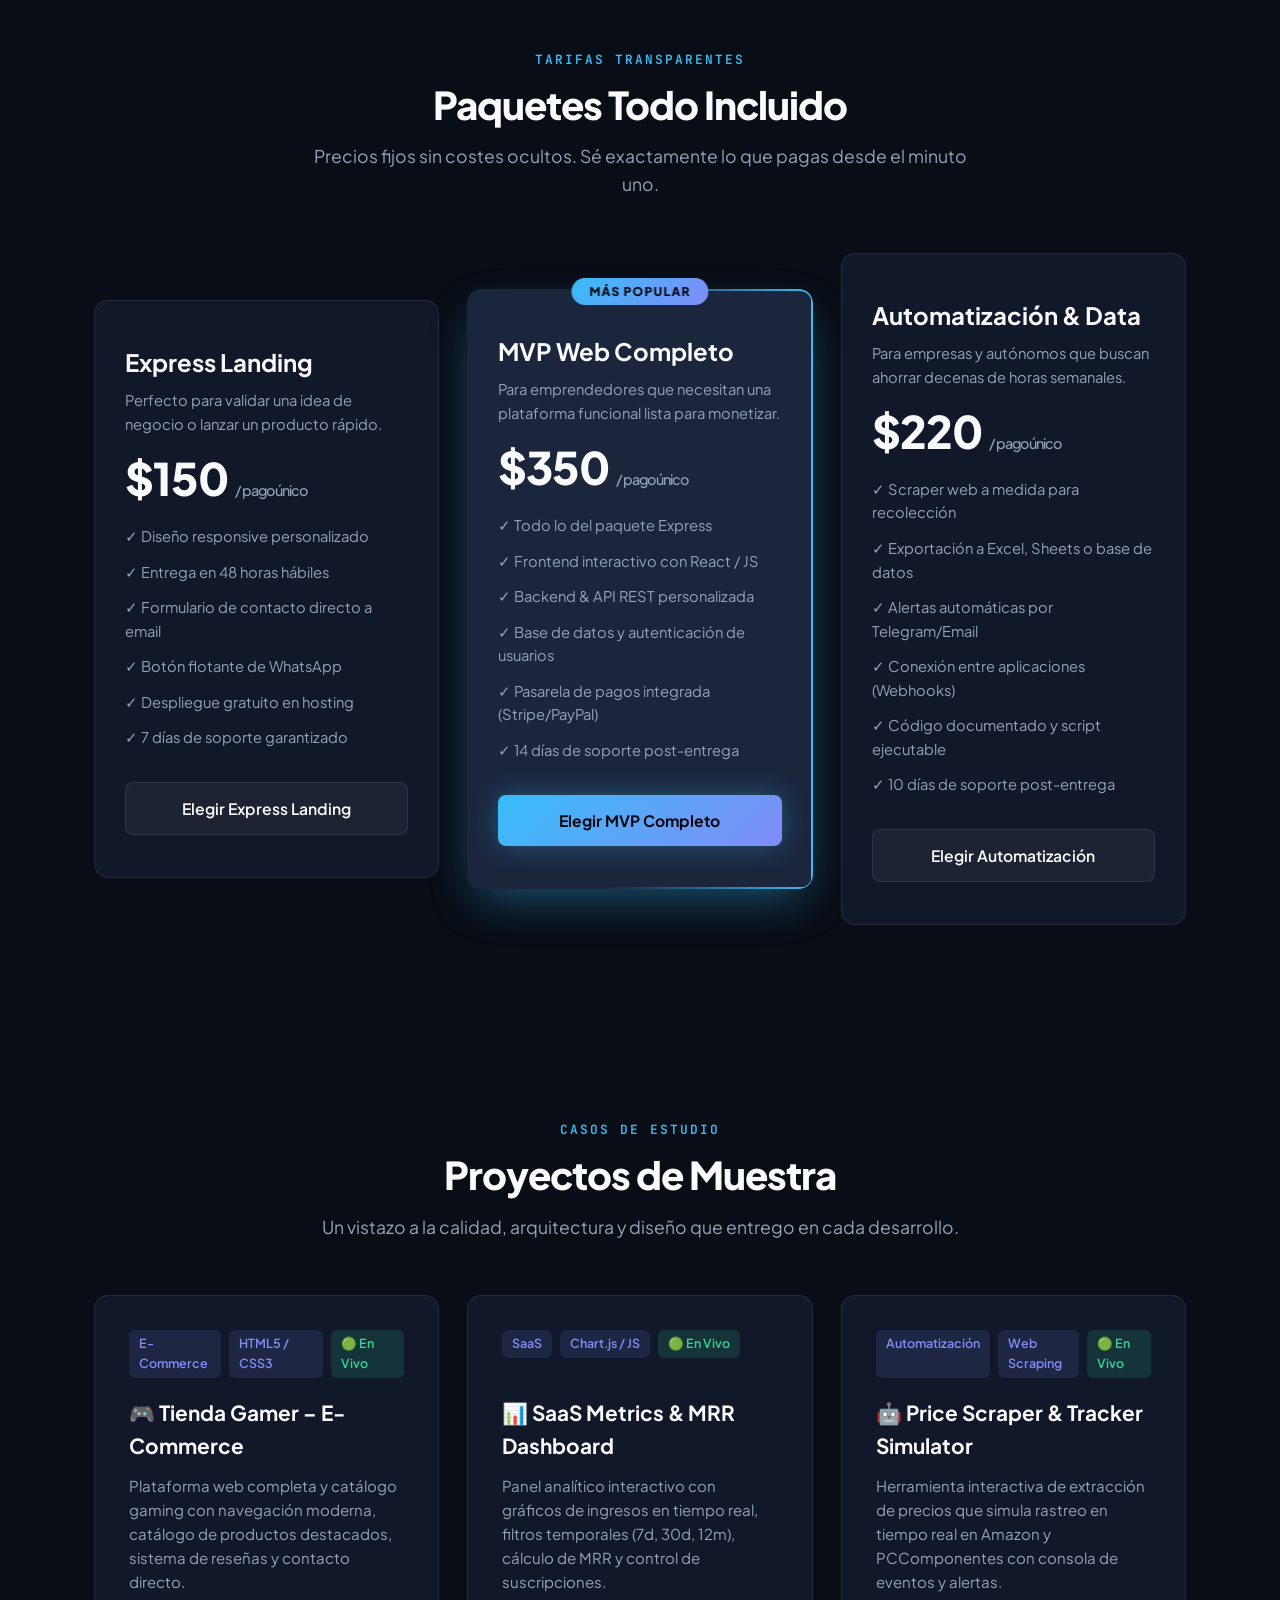
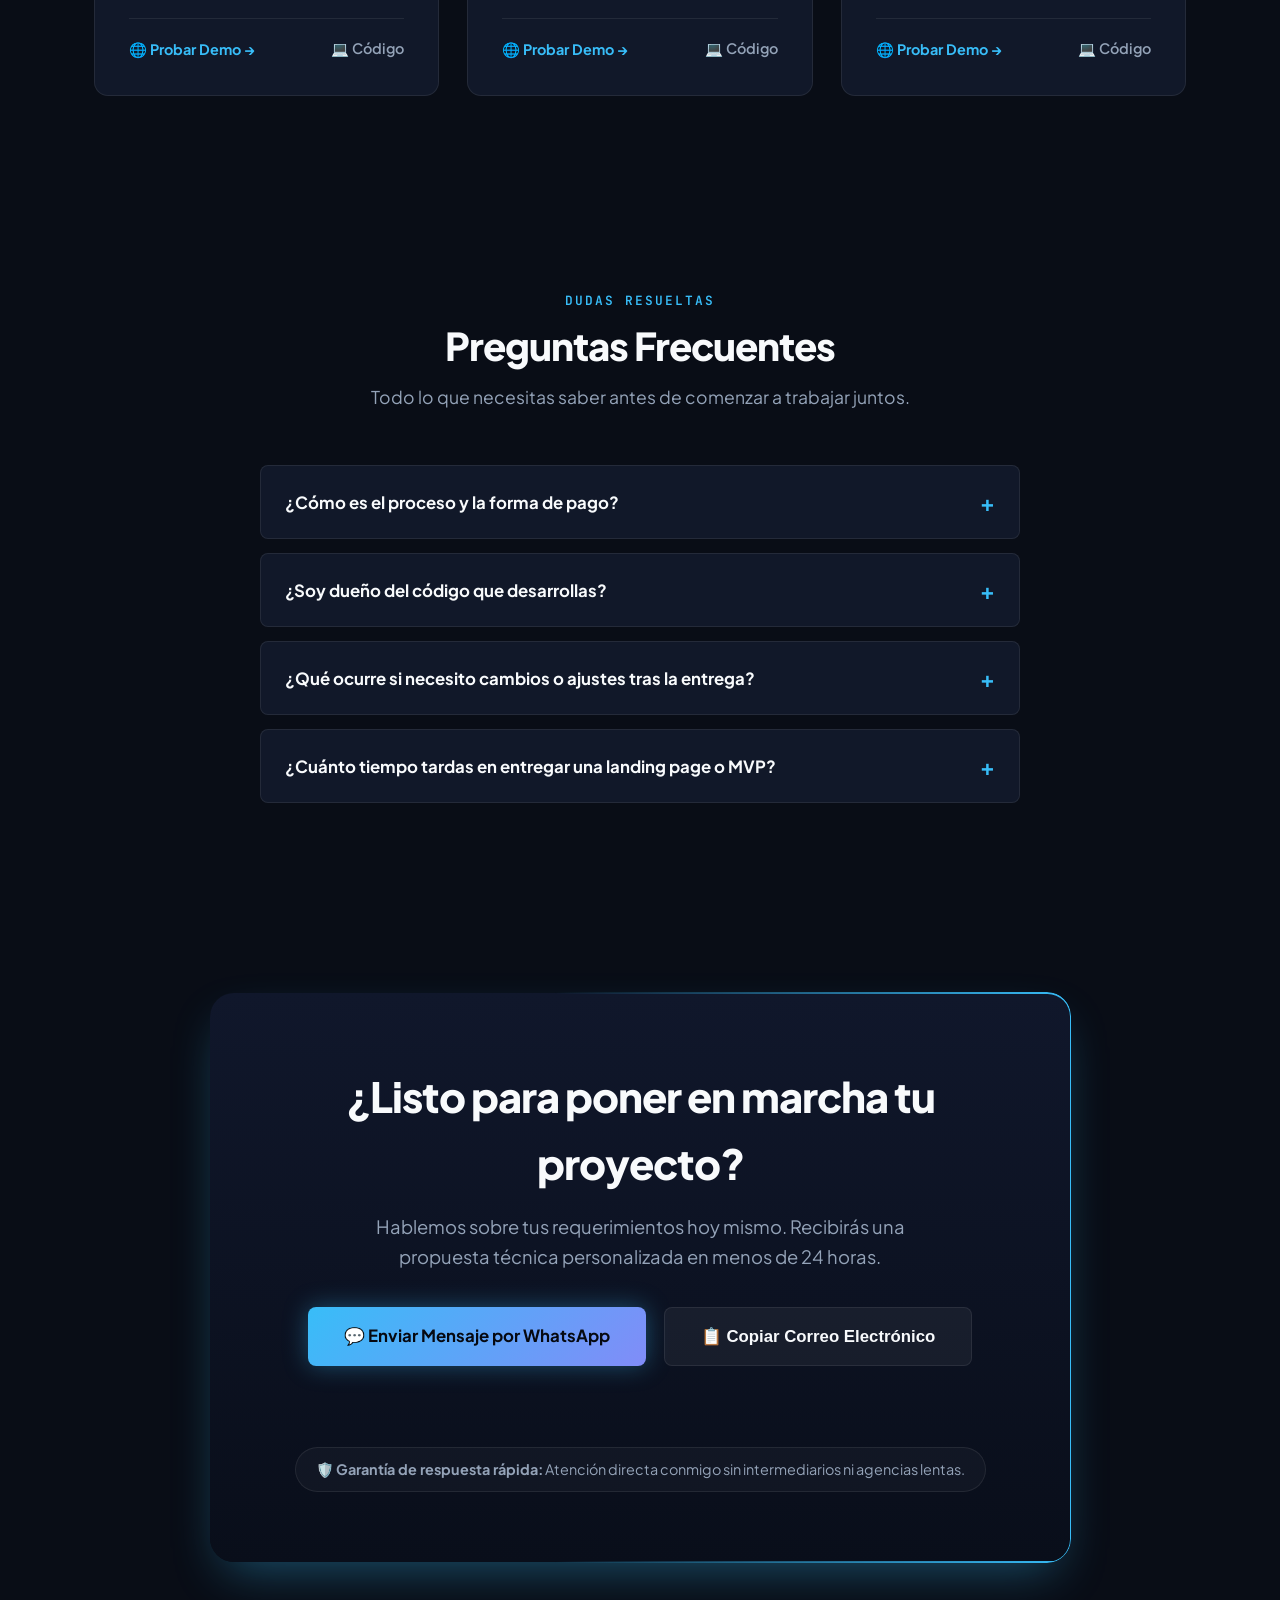
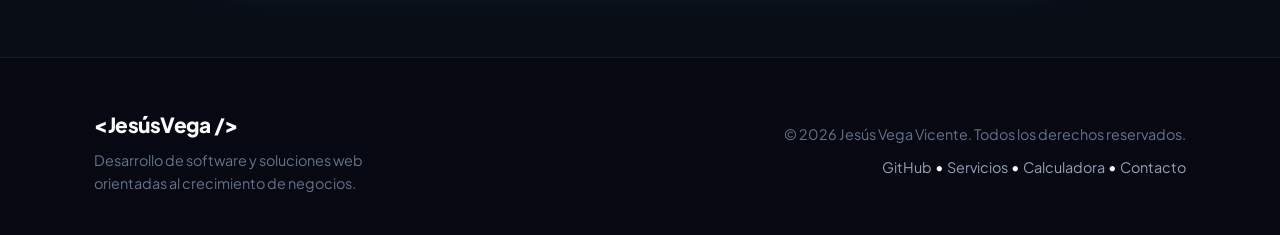
==== commit 7526da91: "Configurar WhatsApp real y README profesional" ====
--- a/index.html
+++ b/index.html
@@ -61,7 +61,7 @@
                     <a href="#calculadora" class="btn btn-primary btn-glow pulse-btn">
                         ⚡ Calcular Presupuesto Online
                     </a>
-                    <a href="https://wa.me/34600000000?text=Hola%20Jesús,%20vi%20tu%20web%20y%20quiero%20cotizar%20un%20proyecto" target="_blank" class="btn btn-secondary">
+                    <a href="https://wa.me/5491172912005?text=Hola%20Jesús,%20vi%20tu%20web%20y%20quiero%20cotizar%20un%20proyecto" target="_blank" class="btn btn-secondary">
                         💬 Hablar por WhatsApp
                     </a>
                 </div>
@@ -300,7 +300,7 @@
                             <li>✓ Despliegue gratuito en hosting</li>
                             <li>✓ 7 días de soporte garantizado</li>
                         </ul>
-                        <a href="https://wa.me/34600000000?text=Hola%20Jesús,%20me%20interesa%20el%20paquete%20Express%20Landing" target="_blank" class="btn btn-secondary btn-block">Elegir Express Landing</a>
+                        <a href="https://wa.me/5491172912005?text=Hola%20Jesús,%20me%20interesa%20el%20paquete%20Express%20Landing" target="_blank" class="btn btn-secondary btn-block">Elegir Express Landing</a>
                     </div>
 
                     <!-- Paquete 2 (Destacado) -->
@@ -320,7 +320,7 @@
                             <li>✓ Pasarela de pagos integrada (Stripe/PayPal)</li>
                             <li>✓ 14 días de soporte post-entrega</li>
                         </ul>
-                        <a href="https://wa.me/34600000000?text=Hola%20Jesús,%20me%20interesa%20el%20paquete%20MVP%20Web%20Completo" target="_blank" class="btn btn-primary btn-block btn-glow pulse-btn">Elegir MVP Completo</a>
+                        <a href="https://wa.me/5491172912005?text=Hola%20Jesús,%20me%20interesa%20el%20paquete%20MVP%20Web%20Completo" target="_blank" class="btn btn-primary btn-block btn-glow pulse-btn">Elegir MVP Completo</a>
                     </div>
 
                     <!-- Paquete 3 -->
@@ -338,7 +338,7 @@
                             <li>✓ Código documentado y script ejecutable</li>
                             <li>✓ 10 días de soporte post-entrega</li>
                         </ul>
-                        <a href="https://wa.me/34600000000?text=Hola%20Jesús,%20me%20interesa%20el%20paquete%20de%20Automatización" target="_blank" class="btn btn-secondary btn-block">Elegir Automatización</a>
+                        <a href="https://wa.me/5491172912005?text=Hola%20Jesús,%20me%20interesa%20el%20paquete%20de%20Automatización" target="_blank" class="btn btn-secondary btn-block">Elegir Automatización</a>
                     </div>
                 </div>
             </div>
@@ -470,7 +470,7 @@
                     <p>Hablemos sobre tus requerimientos hoy mismo. Recibirás una propuesta técnica personalizada en menos de 24 horas.</p>
                     
                     <div class="cta-actions">
-                        <a href="https://wa.me/34600000000?text=Hola%20Jesús,%20quiero%20cotizar%20un%20proyecto%20contigo" target="_blank" class="btn btn-primary btn-lg btn-glow pulse-btn">
+                        <a href="https://wa.me/5491172912005?text=Hola%20Jesús,%20quiero%20cotizar%20un%20proyecto%20contigo" target="_blank" class="btn btn-primary btn-lg btn-glow pulse-btn">
                             💬 Enviar Mensaje por WhatsApp
                         </a>
                         <button id="copyEmailBtn" class="btn btn-secondary btn-lg">
@@ -648,7 +648,7 @@
                 `- Plazo: ${deliveryText}\n` +
                 `- Estimado: $${total} USD\n¿Podemos hablar?`
             );
-            btnOrderWhatsApp.href = `https://wa.me/34600000000?text=${message}`;
+            btnOrderWhatsApp.href = `https://wa.me/5491172912005?text=${message}`;
         }
 
         typeButtons.forEach(btn => {
